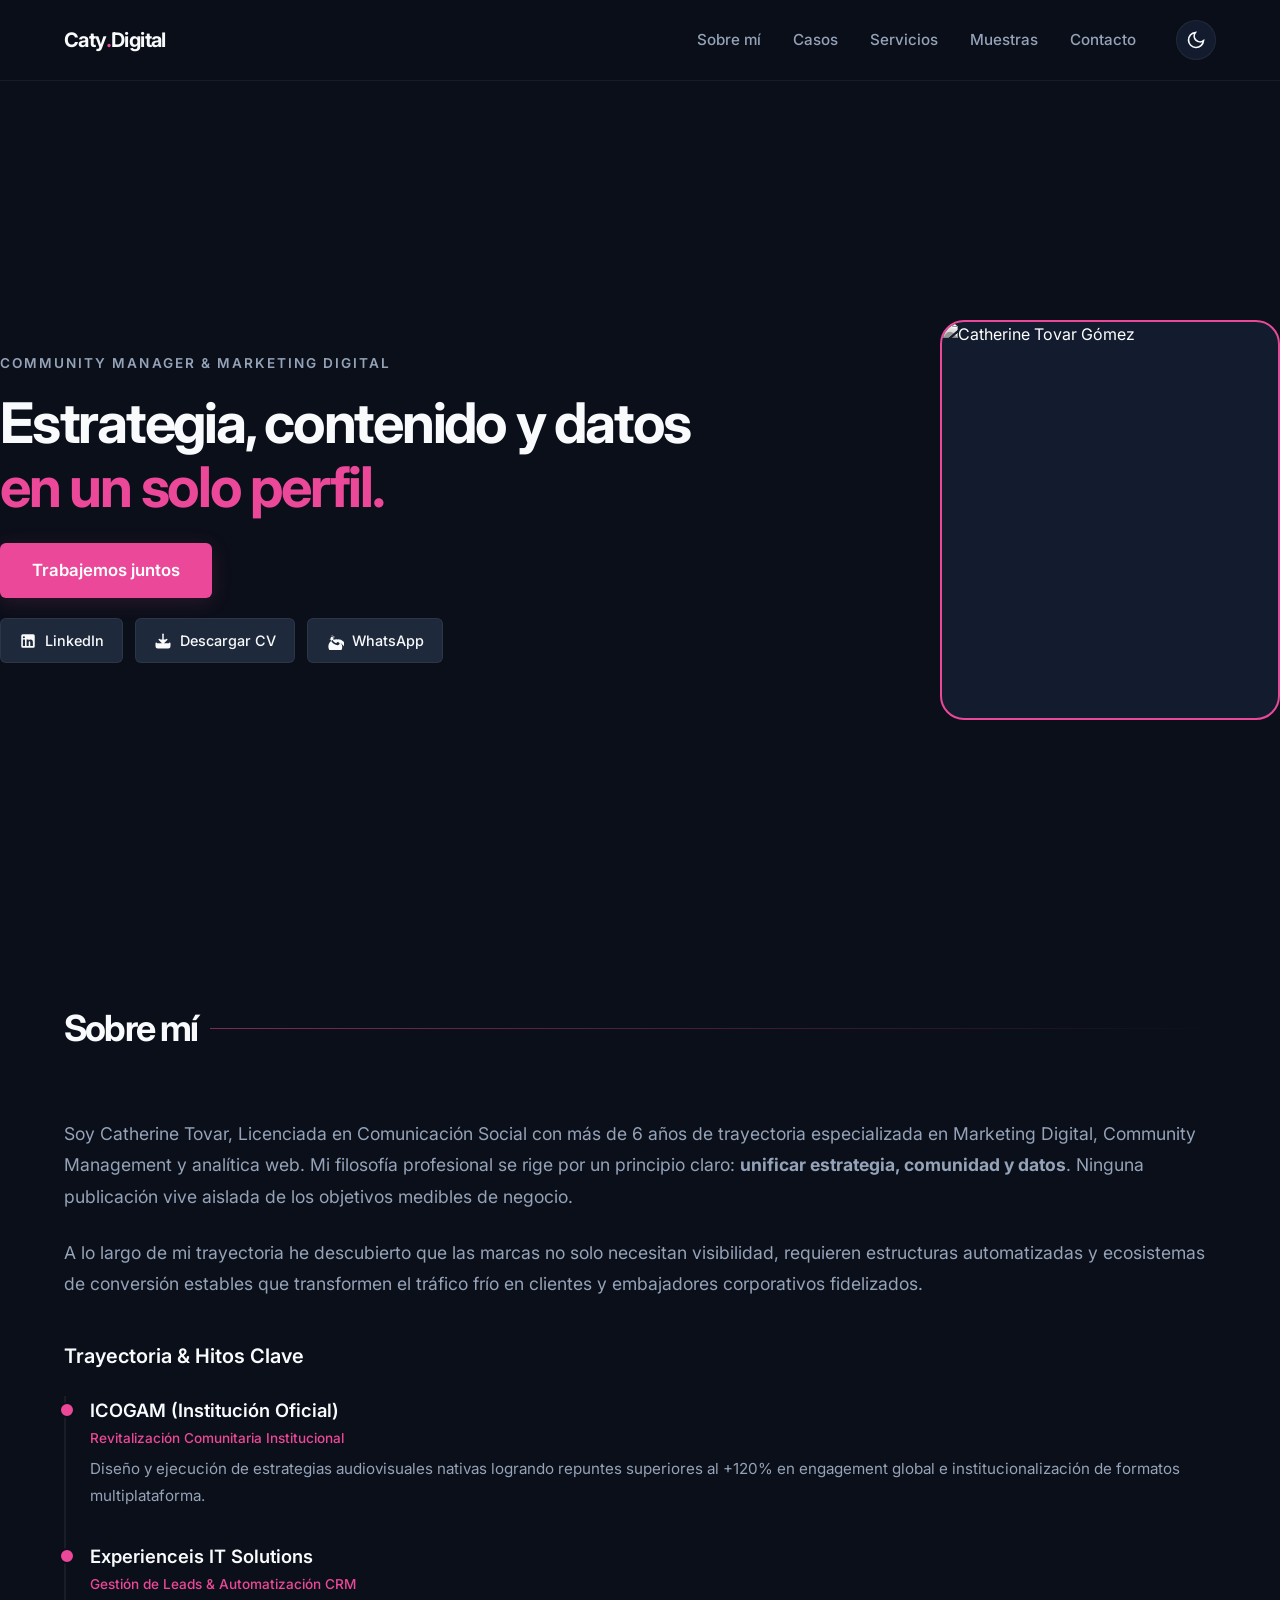
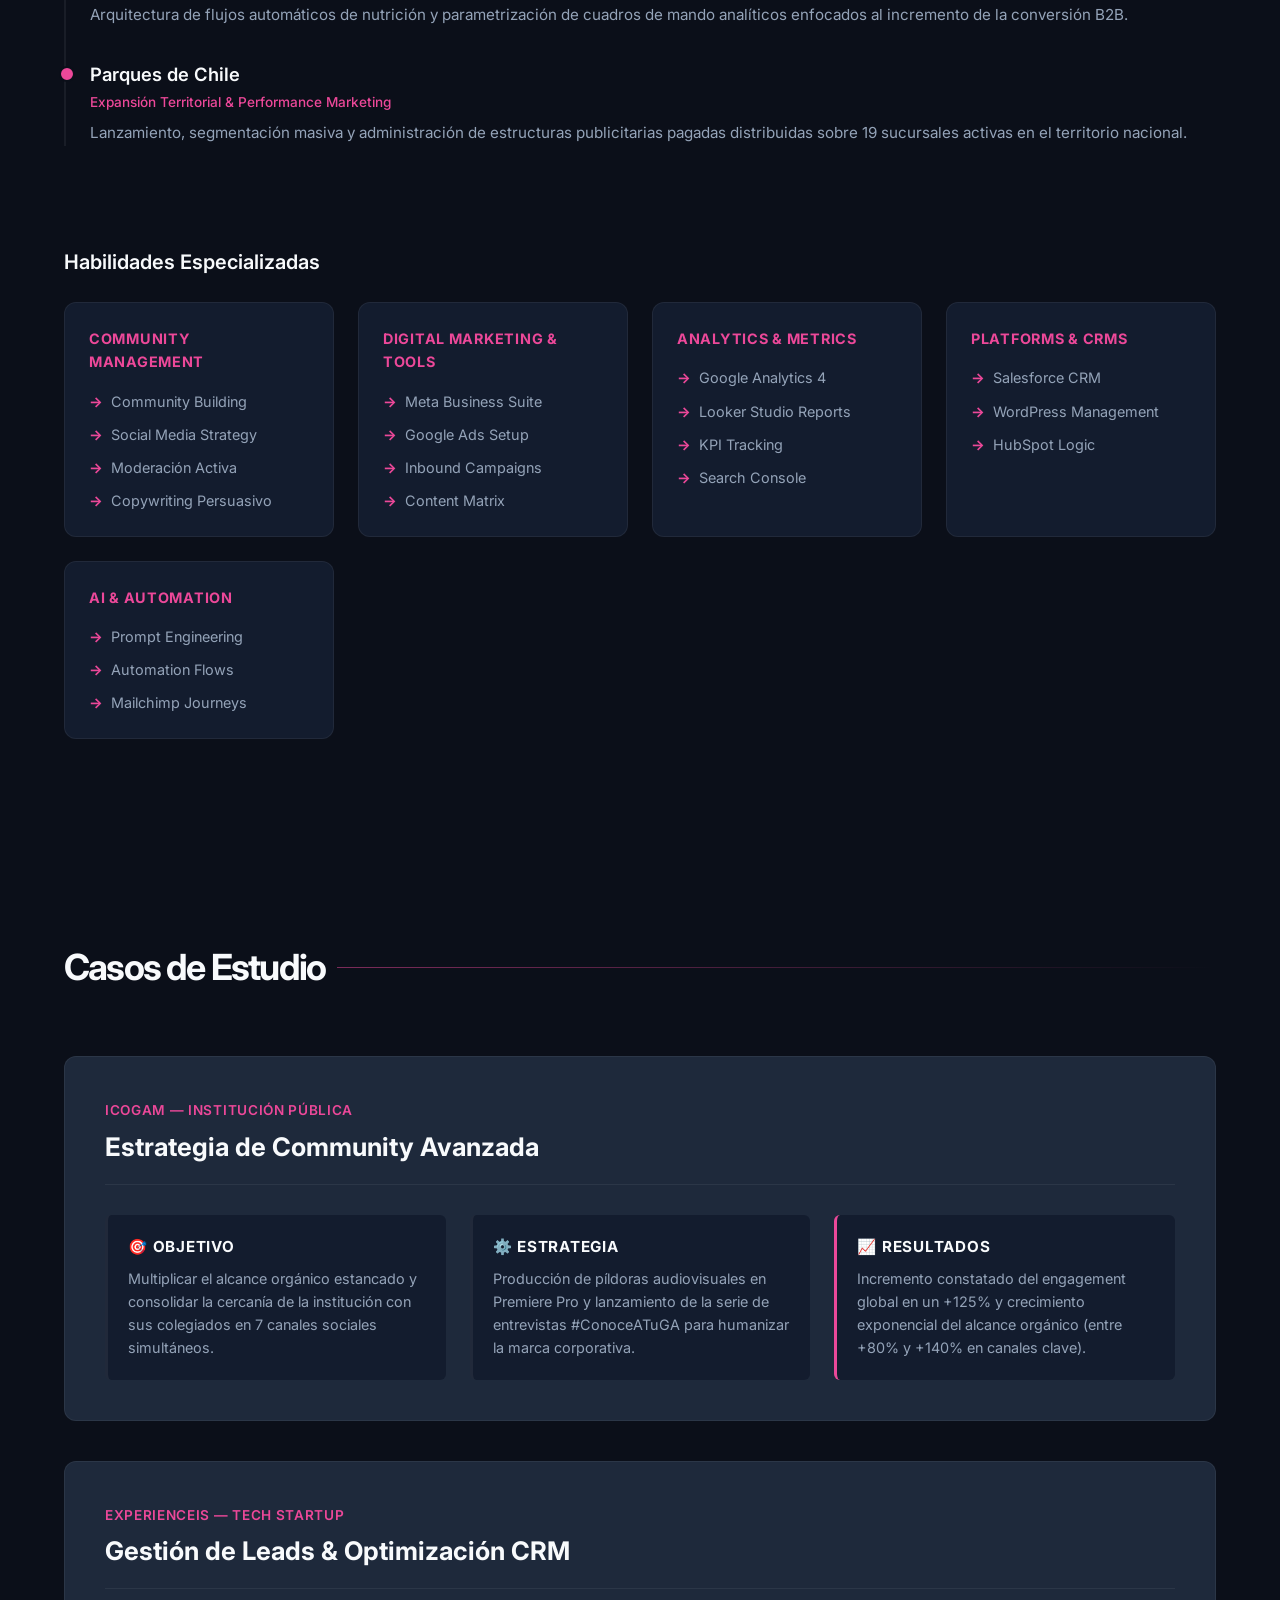
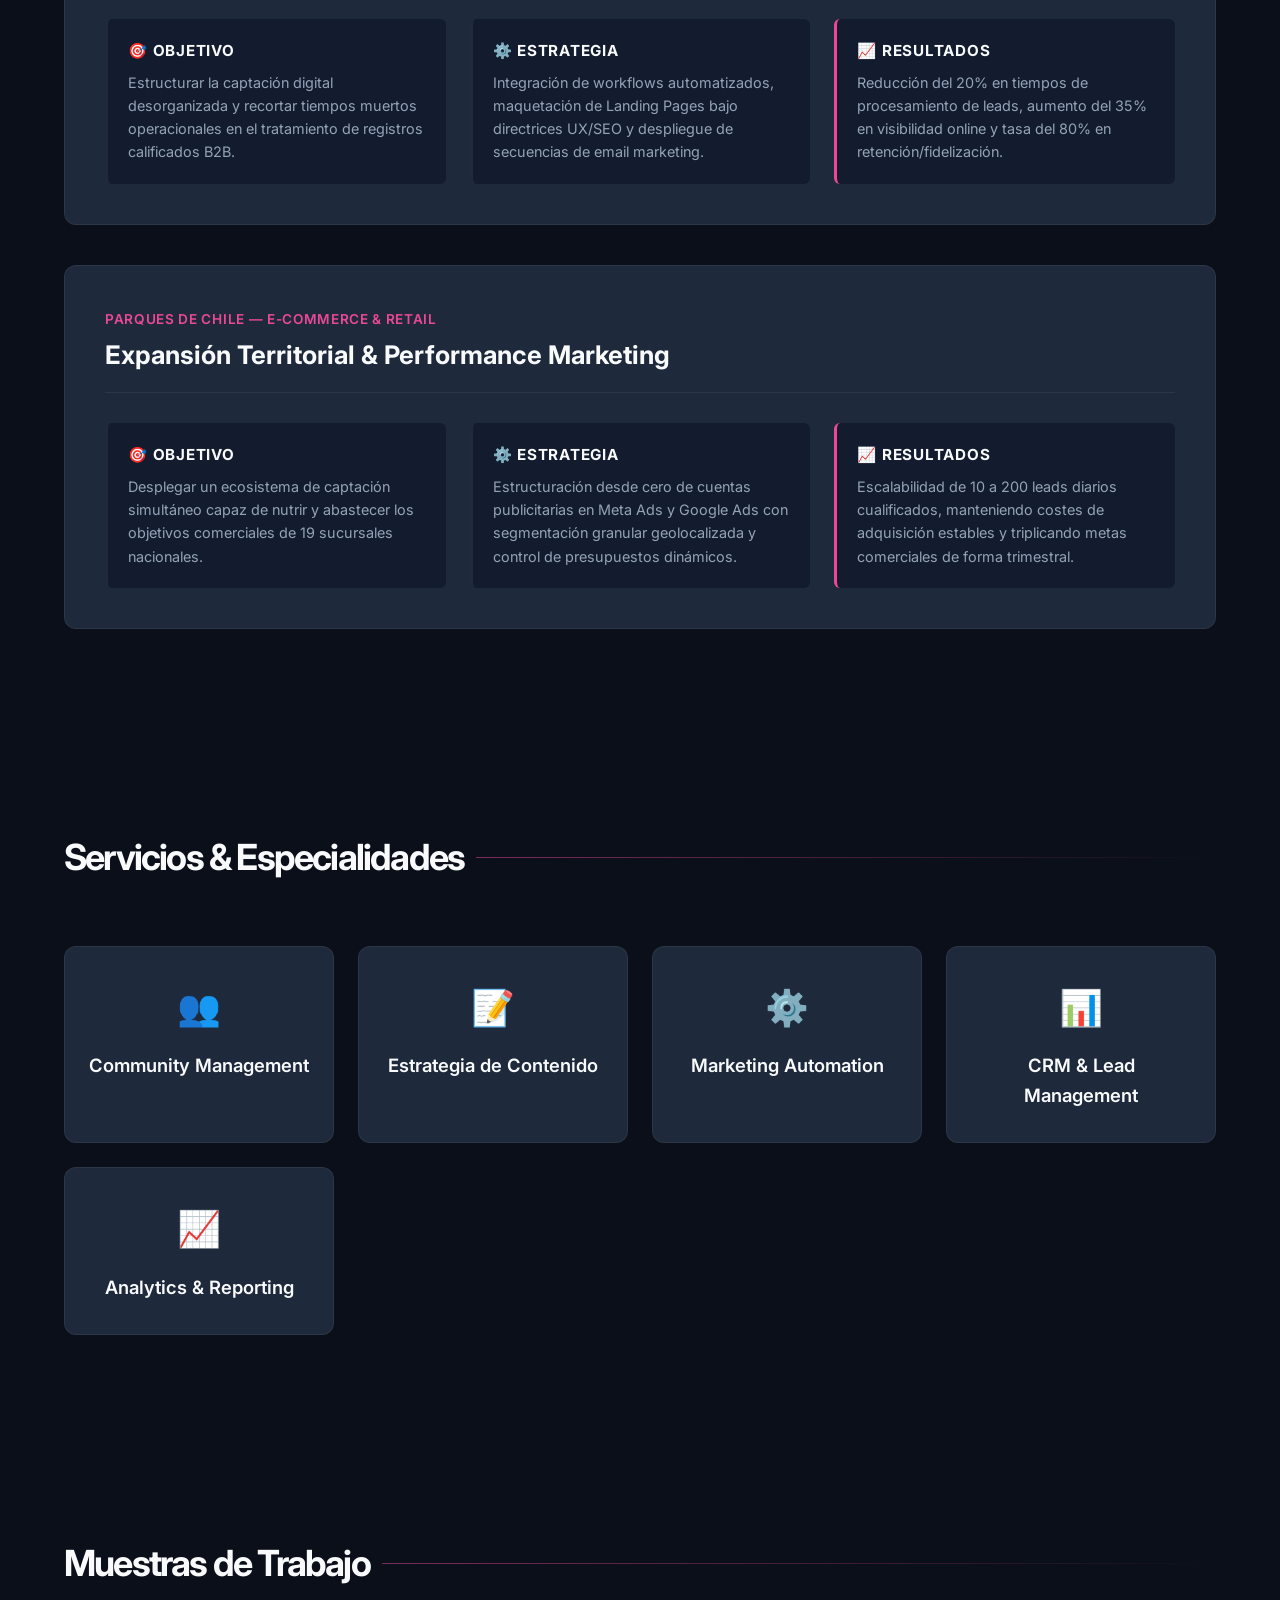
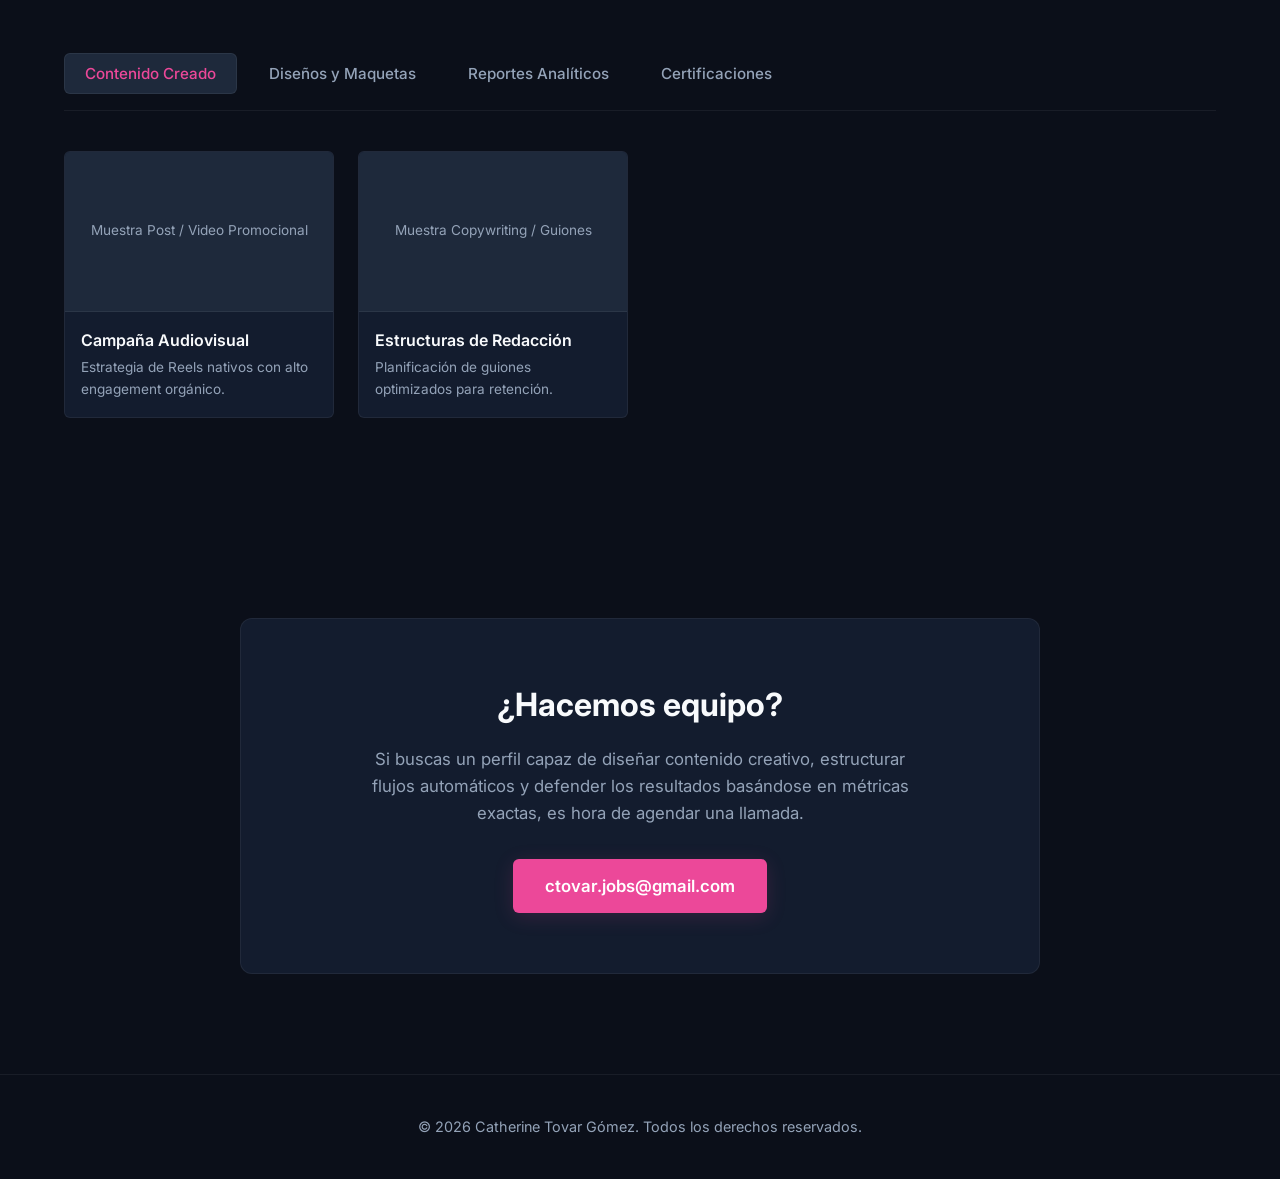
==== index.html @ 63f1f6fd "Rename gemini-code-nuevos cambios.html to index.html" ====
<!DOCTYPE html>
<html lang="es" data-theme="dark">
<head>
    <meta charset="UTF-8">
    <meta name="viewport" content="width=device-width, initial-scale=1.0">
    <title>Caty Tovar | Estrategia, Contenido y Datos</title>
    
    <!-- Google Fonts: Inter -->
    <link rel="preconnect" href="https://fonts.googleapis.com">
    <link rel="preconnect" href="https://fonts.gstatic.com" crossorigin>
    <link href="https://fonts.googleapis.com/css2?family=Inter:wght@300;400;500;600;700&display=swap" rel="stylesheet">

    <style>
        /* --- VARIABLES DE DISEÑO (SISTEMA DE TOKENS) --- */
        :root {
            --bg-main: #0b0f19;
            --bg-sec: #131c2e;
            --bg-card: #1e293b;
            --text-pri: #f8fafc;
            --text-sec: #94a3b8;
            --accent: #ec4899; /* Rosa/Magenta Eléctrico de Caty.Digital */
            --accent-glow: rgba(236, 72, 153, 0.15);
            --border: rgba(255, 255, 255, 0.06);
            --nav-bg: rgba(11, 15, 25, 0.85);
            --shadow: rgba(0, 0, 0, 0.4);
            --radius-sm: 6px;
            --radius-md: 12px;
            --radius-lg: 24px;
            --transition: all 0.4s cubic-bezier(0.25, 1, 0.5, 1);
        }

        [data-theme="light"] {
            --bg-main: #f8fafc;
            --bg-sec: #f1f5f9;
            --bg-card: #ffffff;
            --text-pri: #0f172a;
            --text-sec: #475569;
            --accent: #db2777;
            --accent-glow: rgba(219, 39, 119, 0.1);
            --border: rgba(15, 23, 42, 0.08);
            --nav-bg: rgba(248, 250, 252, 0.85);
            --shadow: rgba(15, 23, 42, 0.05);
        }

        /* --- RESET & ESTILOS BASE --- */
        * {
            margin: 0;
            padding: 0;
            box-sizing: border-box;
            scroll-behavior: smooth;
        }

        body {
            background-color: var(--bg-main);
            color: var(--text-pri);
            font-family: 'Inter', sans-serif;
            line-height: 1.6;
            overflow-x: hidden;
            transition: background-color 0.4s ease, color 0.4s ease;
        }

        section {
            padding: 100px 24px;
            max-width: 1200px;
            margin: 0 auto;
        }

        a {
            text-decoration: none;
            color: inherit;
            transition: var(--transition);
        }

        .titulo-seccion {
            font-size: 2.25rem;
            font-weight: 700;
            letter-spacing: -0.05em;
            margin-bottom: 60px;
            display: flex;
            align-items: center;
            gap: 12px;
        }

        .titulo-seccion::after {
            content: '';
            height: 1px;
            flex-grow: 1;
            background: linear-gradient(90deg, var(--accent), transparent);
            opacity: 0.5;
        }

        /* --- BOTONES / ACCIONES --- */
        .hero-actions-container {
            display: flex;
            flex-direction: column;
            gap: 20px;
            margin-bottom: 24px;
        }

        .btn-main-cta {
            display: inline-flex;
            align-items: center;
            justify-content: center;
            padding: 14px 32px;
            font-size: 1.05rem;
            font-weight: 600;
            border-radius: var(--radius-sm);
            cursor: pointer;
            transition: var(--transition);
            border: none;
            background-color: var(--accent);
            color: #ffffff;
            box-shadow: 0 4px 20px var(--accent-glow);
            width: fit-content;
        }

        .btn-main-cta:hover {
            transform: translateY(-2px);
            box-shadow: 0 6px 24px rgba(236, 72, 153, 0.4);
        }

        .hero-social-grid {
            display: flex;
            flex-wrap: wrap;
            gap: 12px;
        }

        .btn-social-icon {
            display: inline-flex;
            align-items: center;
            gap: 8px;
            padding: 10px 18px;
            font-size: 0.9rem;
            font-weight: 500;
            border-radius: var(--radius-sm);
            background-color: var(--bg-card);
            border: 1px solid var(--border);
            color: var(--text-pri);
        }

        .btn-social-icon:hover {
            border-color: var(--accent);
            color: var(--accent);
            transform: translateY(-2px);
        }

        .btn-social-icon svg {
            width: 18px;
            height: 18px;
            fill: currentColor;
        }

        /* --- BARRA DE NAVEGACIÓN --- */
        .navbar {
            position: fixed;
            top: 0; left: 0; width: 100%;
            background-color: var(--nav-bg);
            backdrop-filter: blur(12px);
            -webkit-backdrop-filter: blur(12px);
            border-bottom: 1px solid var(--border);
            z-index: 1000;
        }

        .nav-container {
            max-width: 1200px;
            margin: 0 auto;
            padding: 20px 24px;
            display: flex;
            justify-content: space-between;
            align-items: center;
        }

        .logo {
            font-size: 1.25rem;
            font-weight: 700;
            letter-spacing: -0.03em;
        }

        .logo span { color: var(--accent); }

        .nav-actions {
            display: flex;
            align-items: center;
            gap: 40px;
        }

        .nav-menu {
            display: flex;
            gap: 32px;
            list-style: none;
        }

        .nav-link {
            font-size: 0.95rem;
            font-weight: 500;
            color: var(--text-sec);
        }

        .nav-link:hover { color: var(--accent); }

        .theme-toggle {
            background: none; border: none; cursor: pointer; color: var(--text-pri);
            display: flex; align-items: center; justify-content: center;
            width: 40px; height: 40px; border-radius: 50%;
            background-color: var(--bg-sec); border: 1px solid var(--border);
            transition: var(--transition);
        }

        .theme-toggle:hover { border-color: var(--accent); }
        .theme-toggle .sun-icon { display: none; }
        [data-theme="light"] .theme-toggle .moon-icon { display: none; }
        [data-theme="light"] .theme-toggle .sun-icon { display: block; }

        .hamburger {
            display: none; flex-direction: column; gap: 6px;
            background: none; border: none; cursor: pointer;
        }

        .hamburger span {
            width: 24px; height: 2px; background-color: var(--text-pri);
            transition: var(--transition);
        }

        /* --- HOME / HERO --- */
        .hero {
            min-height: 100vh;
            display: flex;
            align-items: center;
            justify-content: space-between;
            gap: 48px;
            padding-top: 140px;
        }

        .hero-info {
            flex: 1.2;
            max-width: 700px;
        }

        .hero-tag {
            font-size: 0.85rem;
            font-weight: 600;
            text-transform: uppercase;
            letter-spacing: 0.15em;
            color: var(--text-sec);
            margin-bottom: 16px;
            display: block;
        }

        .hero-title {
            font-size: 3.5rem;
            font-weight: 700;
            letter-spacing: -0.04em;
            line-height: 1.15;
            margin-bottom: 24px;
        }

        .hero-title span {
            color: var(--accent);
        }

        .hero-img-container {
            flex: 0.8;
            display: flex;
            justify-content: flex-end;
            align-items: center;
        }

        .hero-frame {
            position: relative;
            width: 340px;
            height: 400px;
            border-radius: var(--radius-lg);
            overflow: hidden;
            background-color: var(--bg-sec);
            border: 2px solid var(--accent);
        }

        .hero-frame img {
            width: 100%;
            height: 100%;
            object-fit: cover;
            filter: grayscale(100%) contrast(1.1);
            transition: var(--transition);
        }

        .hero-frame:hover img {
            filter: grayscale(0%) contrast(1);
            transform: scale(1.04);
        }

        /* --- SOBRE MÍ & TIMELINE --- */
        .about-layout {
            display: grid;
            grid-template-columns: 1fr;
            gap: 60px;
        }

        .about-philosophy p {
            color: var(--text-sec);
            font-size: 1.1rem;
            margin-bottom: 24px;
            line-height: 1.8;
        }

        /* Componente Historial / Timeline */
        .timeline-box {
            margin: 20px 0 40px 0;
            position: relative;
            padding-left: 24px;
            border-left: 2px solid var(--border);
        }

        .timeline-item {
            position: relative;
            margin-bottom: 32px;
        }

        .timeline-item::before {
            content: '';
            position: absolute;
            left: -31px; top: 6px;
            width: 12px; height: 12px;
            border-radius: 50%;
            background-color: var(--accent);
            border: 2px solid var(--bg-main);
        }

        .timeline-item h4 {
            font-size: 1.15rem;
            font-weight: 600;
            color: var(--text-pri);
        }

        .timeline-item span {
            font-size: 0.85rem;
            color: var(--accent);
            font-weight: 500;
        }

        .timeline-item p {
            font-size: 0.95rem;
            color: var(--text-sec);
            margin-top: 4px;
        }

        /* Skills por Categorías */
        .skills-section-title {
            font-size: 1.25rem;
            font-weight: 600;
            margin-bottom: 24px;
            color: var(--text-pri);
        }

        .skills-grid-categories {
            display: grid;
            grid-template-columns: repeat(auto-fit, minmax(220px, 1fr));
            gap: 24px;
        }

        .skills-cat-card {
            background-color: var(--bg-sec);
            padding: 24px;
            border-radius: var(--radius-md);
            border: 1px solid var(--border);
        }

        .skills-cat-card h4 {
            font-size: 0.9rem;
            text-transform: uppercase;
            letter-spacing: 0.05em;
            color: var(--accent);
            margin-bottom: 16px;
        }

        .skills-list {
            display: flex;
            flex-direction: column;
            gap: 10px;
        }

        .skill-badge-item {
            font-size: 0.9rem;
            color: var(--text-sec);
            display: flex;
            align-items: center;
            gap: 8px;
        }

        .skill-badge-item::before {
            content: '→';
            color: var(--accent);
            font-weight: bold;
        }

        /* --- CASOS DE ESTUDIO --- */
        .cases-stack {
            display: flex;
            flex-direction: column;
            gap: 40px;
        }

        .case-card-extended {
            background-color: var(--bg-card);
            border: 1px solid var(--border);
            border-radius: var(--radius-md);
            padding: 40px;
            display: grid;
            grid-template-columns: 1fr;
            gap: 30px;
            transition: var(--transition);
        }

        .case-card-extended:hover {
            border-color: rgba(236, 72, 153, 0.25);
            box-shadow: 0 20px 40px var(--shadow);
        }

        .case-header-meta {
            border-bottom: 1px solid var(--border);
            padding-bottom: 16px;
        }

        .case-institution {
            font-size: 0.85rem;
            text-transform: uppercase;
            color: var(--accent);
            font-weight: 600;
            letter-spacing: 0.05em;
        }

        .case-main-title {
            font-size: 1.6rem;
            font-weight: 700;
            margin-top: 4px;
        }

        .case-flow-grid {
            display: grid;
            grid-template-columns: repeat(auto-fit, minmax(260px, 1fr));
            gap: 24px;
        }

        .flow-block {
            background-color: var(--bg-sec);
            padding: 20px;
            border-radius: var(--radius-sm);
            border-left: 3px solid var(--border);
        }

        .flow-block.accent-flow {
            border-left-color: var(--accent);
        }

        .flow-block h5 {
            font-size: 0.95rem;
            text-transform: uppercase;
            letter-spacing: 0.05em;
            margin-bottom: 8px;
            color: var(--text-pri);
        }

        .flow-block p {
            font-size: 0.9rem;
            color: var(--text-sec);
            line-items: 1.6;
        }

        /* --- SERVICIOS --- */
        .services-layout-grid {
            display: grid;
            grid-template-columns: repeat(auto-fit, minmax(220px, 1fr));
            gap: 24px;
        }

        .service-minimal-card {
            background-color: var(--bg-card);
            padding: 32px 24px;
            border-radius: var(--radius-md);
            border: 1px solid var(--border);
            text-align: center;
            transition: var(--transition);
        }

        .service-minimal-card:hover {
            transform: translateY(-5px);
            border-color: var(--accent);
        }

        .service-icon-box {
            font-size: 2.2rem;
            margin-bottom: 16px;
        }

        .service-minimal-card h3 {
            font-size: 1.15rem;
            font-weight: 600;
        }

        /* --- MUESTRAS DE TRABAJO (PORTFOLIO VISUAL) --- */
        .portfolio-tabs-nav {
            display: flex;
            flex-wrap: wrap;
            gap: 12px;
            margin-bottom: 40px;
            border-bottom: 1px solid var(--border);
            padding-bottom: 16px;
        }

        .portfolio-tab-btn {
            background: none; border: none; color: var(--text-sec);
            padding: 10px 20px; font-family: inherit; font-size: 0.95rem;
            font-weight: 500; cursor: pointer; border-radius: var(--radius-sm);
        }

        .portfolio-tab-btn:hover, .portfolio-tab-btn.active {
            color: var(--text-pri); background-color: var(--bg-card);
        }

        .portfolio-tab-btn.active {
            color: var(--accent); border: 1px solid var(--border);
        }

        .portfolio-display-content { display: none; }
        .portfolio-display-content.active {
            display: grid;
            grid-template-columns: repeat(auto-fill, minmax(260px, 1fr));
            gap: 24px;
            animation: fetchFadeIn 0.4s ease;
        }

        .visual-work-card {
            background-color: var(--bg-sec);
            border: 1px solid var(--border);
            border-radius: var(--radius-sm);
            overflow: hidden;
        }

        .visual-placeholder-img {
            width: 100%; height: 160px;
            background-color: var(--bg-card);
            display: flex; align-items: center; justify-content: center;
            color: var(--text-sec); font-size: 0.85rem; text-align: center;
            padding: 16px; border-bottom: 1px solid var(--border);
        }

        .visual-work-body { padding: 16px; }
        .visual-work-body h5 { font-size: 1rem; font-weight: 600; margin-bottom: 4px; }
        .visual-work-body p { font-size: 0.85rem; color: var(--text-sec); }

        @keyframes fetchFadeIn {
            from { opacity: 0; transform: translateY(10px); }
            to { opacity: 1; transform: translateY(0); }
        }

        /* --- CONTACTO --- */
        .contact-cta-wrapper {
            background-color: var(--bg-sec);
            border: 1px solid var(--border);
            border-radius: var(--radius-md);
            padding: 60px 40px;
            text-align: center;
            max-width: 800px;
            margin: 0 auto;
        }

        .contact-cta-wrapper h3 {
            font-size: 2rem; font-weight: 700; margin-bottom: 16px;
        }

        .contact-cta-wrapper p {
            color: var(--text-sec); max-width: 540px; margin: 0 auto 32px auto; font-size: 1.05rem;
        }

        /* --- FOOTER --- */
        footer {
            border-top: 1px solid var(--border);
            padding: 40px 24px; text-align: center;
            color: var(--text-sec); font-size: 0.9rem;
        }

        /* --- MEDIA QUERIES RESPONSIVE --- */
        @media (max-width: 992px) {
            .hero {
                flex-direction: column-reverse;
                text-align: center;
                padding-top: 160px;
                min-height: auto;
            }
            .hero-actions-container { align-items: center; }
            .hero-cta { justify-content: center; }
            .hero-img-container { justify-content: center; }
            .hero-frame { width: 300px; height: 360px; }
        }

        @media (max-width: 768px) {
            .hero-title { font-size: 2.6rem; }
            .hamburger { display: flex; }
            .nav-menu {
                position: fixed; top: 0; right: -100%;
                width: 75%; max-width: 320px; height: 100vh;
                background-color: var(--bg-sec); flex-direction: column;
                padding: 100px 40px; box-shadow: -10px 0 30px var(--shadow);
                transition: var(--transition); z-index: 1005;
            }
            .nav-menu.open { right: 0; }
            .hamburger.open span:nth-child(1) { transform: translateY(8px) rotate(45deg); }
            .hamburger.open span:nth-child(2) { opacity: 0; }
            .hamburger.open span:nth-child(3) { transform: translateY(-8px) rotate(-45deg); }
        }
    </style>
</head>
<body>

    <!-- MENÚ SUPERIOR -->
    <nav class="navbar">
        <div class="nav-container">
            <a href="#" class="logo">Caty<span>.</span>Digital</a>
            <div class="nav-actions">
                <ul class="nav-menu" id="navMenu">
                    <li><a href="#about" class="nav-link">Sobre mí</a></li>
                    <li><a href="#cases" class="nav-link">Casos</a></li>
                    <li><a href="#services" class="nav-link">Servicios</a></li>
                    <li><a href="#portfolio" class="nav-link">Muestras</a></li>
                    <li><a href="#contact" class="nav-link">Contacto</a></li>
                </ul>

                <button class="theme-toggle" id="themeToggle" aria-label="Cambiar tema">
                    <svg class="moon-icon" width="20" height="20" fill="none" stroke="currentColor" stroke-width="2" viewBox="0 0 24 24"><path d="M21 12.79A9 9 0 1 1 11.21 3 7 7 0 0 0 21 12.79z"></path></svg>
                    <svg class="sun-icon" width="20" height="20" fill="none" stroke="currentColor" stroke-width="2" viewBox="0 0 24 24"><circle cx="12" cy="12" r="5"></circle><line x1="12" y1="1" x2="12" y2="3"></line><line x1="12" y1="21" x2="12" y2="23"></line><line x1="4.22" y1="4.22" x2="5.64" y2="5.64"></line><line x1="18.36" y1="18.36" x2="19.78" y2="19.78"></line><line x1="1" y1="12" x2="3" y2="12"></line><line x1="21" y1="12" x2="23" y2="12"></line><line x1="4.22" y1="19.78" x2="5.64" y2="18.36"></line><line x1="18.36" y1="4.22" x2="19.78" y2="5.64"></line></svg>
                </button>

                <button class="hamburger" id="hamburgerBtn" aria-label="Menú móvil">
                    <span></span><span></span><span></span>
                </button>
            </div>
        </div>
    </nav>

    <!-- SECCIÓN HOME (HERO) -->
    <header class="hero" id="home">
        <div class="hero-info">
            <span class="hero-tag">Community Manager & Marketing Digital</span>
            <h1 class="hero-title">Estrategia, contenido y datos <span>en un solo perfil.</span></h1>
            
            <div class="hero-actions-container">
                <a href="#contact" class="btn-main-cta">Trabajemos juntos</a>
                
                <div class="hero-social-grid">
                    <!-- Botón LinkedIn -->
                    <a href="https://www.linkedin.com/in/catherine-tovar/" target="_blank" class="btn-social-grid btn-social-icon">
                        <svg viewBox="0 0 24 24"><path d="M19 3a2 2 0 0 1 2 2v14a2 2 0 0 1-2 2H5a2 2 0 0 1-2-2V5a2 2 0 0 1 2-2h14m-.5 15.5v-5.3a3.26 3.26 0 0 0-3.26-3.26c-.85 0-1.84.52-2.32 1.3v-1.11h-2.8v8.37h2.8v-4.67c0-.25.02-.5.1-.68a1.14 1.14 0 0 1 1-.77c.76 0 1 .58 1 1.42v4.7h2.8M6.5 8.37a1.37 1.37 0 1 0 0-2.75 1.37 1.37 0 0 0 0 2.75M8 18.5V10.13H5.2V18.5H8z"/></svg>
                        LinkedIn
                    </a>
                    <!-- Botón Descargar CV -->
                    <a href="#" class="btn-social-grid btn-social-icon">
                        <svg viewBox="0 0 24 24" fill="none" stroke="currentColor" stroke-width="2" stroke-linecap="round" stroke-linejoin="round"><path d="M21 15v4a2 2 0 0 1-2 2H5a2 2 0 0 1-2-2v-4"></path><polyline points="7 10 12 15 17 10"></polyline><line x1="12" y1="15" x2="12" y2="3"></line></svg>
                        Descargar CV
                    </a>
                    <!-- Botón WhatsApp -->
                    <a href="https://wa.me/34612275973" target="_blank" class="btn-social-grid btn-social-icon">
                        <svg viewBox="0 0 24 24"><path d="M17.472 14.382c-.297-.149-1.758-.867-2.03-.967-.272-.099-.471-.148-.67.15-.197.297-.767.966-.94 1.164-.173.199-.347.223-.644.075-.297-.149-1.255-.463-2.39-1.475-.883-.788-1.48-1.761-1.653-2.059-.173-.297-.018-.458.13-.606.134-.133.298-.347.446-.52.149-.174.198-.298.298-.497.099-.198.05-.371-.025-.52-.075-.149-.669-1.612-.916-2.207-.242-.579-.487-.5-.67-.51-.173-.008-.371-.01-.57-.01-.198 0-.52.074-.792.372-.272.297-1.04 1.016-1.04 2.479 0 1.462 1.065 2.875 1.213 3.074.149.198 2.096 3.2 5.076 4.487.709.306 1.262.489 1.694.625.712.227 1.36.195 1.871.118.571-.085 1.758-.719 2.006-1.413.248-.694.248-1.289.173-1.413-.074-.124-.272-.198-.57-.347m-5.421-7.403h-.004a9.87 9.87 0 00-4.255.949c-1.238.505-2.37 1.236-3.356 2.201a9.9 9.9 0 001.419-.176c2.319-.325 4.37-1.481 5.897-3.368-1.1-.862-2.413-1.478-3.856-1.767-.404-.088-.825-.134-1.255-.134zm6.999 6.999l.25.248h-.003c.996 1.068 1.686 2.34 2.068 3.74.383 1.399.366 2.949-.05 4.427-.416 1.478-1.25 2.806-2.422 3.813-1.172 1.006-2.569 1.738-4.081 2.126-1.512.388-3.098.415-4.62.078-1.522-.337-2.948-1.14-4.11-2.266-1.162-1.125-2.022-2.541-2.501-4.079-.479-1.538-.545-3.174-.196-4.73.349-1.556 1.14-3.002 2.299-4.186 1.16-1.184 2.61-2.108 4.216-2.69 1.606-.582 3.333-.788 5.032-.6a9.897 9.897 0 0111.07 11.079z"/></svg>
                        WhatsApp
                    </a>
                </div>
            </div>
        </div>
        <div class="hero-img-container">
            <div class="hero-frame">
                <!-- Marcador de posición de imagen profesional de Unsplash -->
                <img src="https://images.unsplash.com/photo-1573496359142-b8d87734a5a2?auto=format&fit=crop&w=600&q=80" alt="Catherine Tovar Gómez">
            </div>
        </div>
    </header>

    <!-- SECCIÓN SOBRE MÍ -->
    <section id="about">
        <h2 class="titulo-seccion">Sobre mí</h2>
        <div class="about-layout">
            <div class="about-philosophy">
                <p>Soy Catherine Tovar, Licenciada en Comunicación Social con más de 6 años de trayectoria especializada en Marketing Digital, Community Management y analítica web. Mi filosofía profesional se rige por un principio claro: <strong>unificar estrategia, comunidad y datos</strong>. Ninguna publicación vive aislada de los objetivos medibles de negocio.</p>
                <p>A lo largo de mi trayectoria he descubierto que las marcas no solo necesitan visibilidad, requieren estructuras automatizadas y ecosistemas de conversión estables que transformen el tráfico frío en clientes y embajadores corporativos fidelizados.</p>
                
                <h3 class="skills-section-title" style="margin-top: 40px;">Trayectoria & Hitos Clave</h3>
                <div class="timeline-box">
                    <div class="timeline-item">
                        <h4>ICOGAM (Institución Oficial)</h4>
                        <span>Revitalización Comunitaria Institucional</span>
                        <p>Diseño y ejecución de estrategias audiovisuales nativas logrando repuntes superiores al +120% en engagement global e institucionalización de formatos multiplataforma.</p>
                    </div>
                    <div class="timeline-item">
                        <h4>Experienceis IT Solutions</h4>
                        <span>Gestión de Leads & Automatización CRM</span>
                        <p>Arquitectura de flujos automáticos de nutrición y parametrización de cuadros de mando analíticos enfocados al incremento de la conversión B2B.</p>
                    </div>
                    <div class="timeline-item">
                        <h4>Parques de Chile</h4>
                        <span>Expansión Territorial & Performance Marketing</span>
                        <p>Lanzamiento, segmentación masiva y administración de estructuras publicitarias pagadas distribuidas sobre 19 sucursales activas en el territorio nacional.</p>
                    </div>
                </div>
            </div>

            <!-- Bloque de Competencias Técnicas -->
            <div>
                <h3 class="skills-section-title">Habilidades Especializadas</h3>
                <div class="skills-grid-categories">
                    <div class="skills-cat-card">
                        <h4>Community Management</h4>
                        <div class="skills-list">
                            <div class="skill-badge-item">Community Building</div>
                            <div class="skill-badge-item">Social Media Strategy</div>
                            <div class="skill-badge-item">Moderación Activa</div>
                            <div class="skill-badge-item">Copywriting Persuasivo</div>
                        </div>
                    </div>
                    <div class="skills-cat-card">
                        <h4>Digital Marketing & Tools</h4>
                        <div class="skills-list">
                            <div class="skill-badge-item">Meta Business Suite</div>
                            <div class="skill-badge-item">Google Ads Setup</div>
                            <div class="skill-badge-item">Inbound Campaigns</div>
                            <div class="skill-badge-item">Content Matrix</div>
                        </div>
                    </div>
                    <div class="skills-cat-card">
                        <h4>Analytics & Metrics</h4>
                        <div class="skills-list">
                            <div class="skill-badge-item">Google Analytics 4</div>
                            <div class="skill-badge-item">Looker Studio Reports</div>
                            <div class="skill-badge-item">KPI Tracking</div>
                            <div class="skill-badge-item">Search Console</div>
                        </div>
                    </div>
                    <div class="skills-cat-card">
                        <h4>Platforms & CRMs</h4>
                        <div class="skills-list">
                            <div class="skill-badge-item">Salesforce CRM</div>
                            <div class="skill-badge-item">WordPress Management</div>
                            <div class="skill-badge-item">HubSpot Logic</div>
                        </div>
                    </div>
                    <div class="skills-cat-card">
                        <h4>AI & Automation</h4>
                        <div class="skills-list">
                            <div class="skill-badge-item">Prompt Engineering</div>
                            <div class="skill-badge-item">Automation Flows</div>
                            <div class="skill-badge-item">Mailchimp Journeys</div>
                        </div>
                    </div>
                </div>
            </div>
        </div>
    </section>

    <!-- SECCIÓN CASOS DE ESTUDIO -->
    <section id="cases">
        <h2 class="titulo-seccion">Casos de Estudio</h2>
        <div class="cases-stack">
            
            <!-- Caso 1 -->
            <article class="case-card-extended">
                <div class="case-header-meta">
                    <span class="case-institution">ICOGAM — Institución Pública</span>
                    <h3 class="case-main-title">Estrategia de Community Avanzada</h3>
                </div>
                <div class="case-flow-grid">
                    <div class="flow-block">
                        <h5>🎯 Objetivo</h5>
                        <p>Multiplicar el alcance orgánico estancado y consolidar la cercanía de la institución con sus colegiados en 7 canales sociales simultáneos.</p>
                    </div>
                    <div class="flow-block">
                        <h5>⚙️ Estrategia</h5>
                        <p>Producción de píldoras audiovisuales en Premiere Pro y lanzamiento de la serie de entrevistas #ConoceATuGA para humanizar la marca corporativa.</p>
                    </div>
                    <div class="flow-block accent-flow">
                        <h5>📈 Resultados</h5>
                        <p>Incremento constatado del engagement global en un +125% y crecimiento exponencial del alcance orgánico (entre +80% y +140% en canales clave).</p>
                    </div>
                </div>
            </article>

            <!-- Caso 2 -->
            <article class="case-card-extended">
                <div class="case-header-meta">
                    <span class="case-institution">Experienceis — Tech Startup</span>
                    <h3 class="case-main-title">Gestión de Leads & Optimización CRM</h3>
                </div>
                <div class="case-flow-grid">
                    <div class="flow-block">
                        <h5>🎯 Objetivo</h5>
                        <p>Estructurar la captación digital desorganizada y recortar tiempos muertos operacionales en el tratamiento de registros calificados B2B.</p>
                    </div>
                    <div class="flow-block">
                        <h5>⚙️ Estrategia</h5>
                        <p>Integración de workflows automatizados, maquetación de Landing Pages bajo directrices UX/SEO y despliegue de secuencias de email marketing.</p>
                    </div>
                    <div class="flow-block accent-flow">
                        <h5>📈 Resultados</h5>
                        <p>Reducción del 20% en tiempos de procesamiento de leads, aumento del 35% en visibilidad online y tasa del 80% en retención/fidelización.</p>
                    </div>
                </div>
            </article>

            <!-- Caso 3 -->
            <article class="case-card-extended">
                <div class="case-header-meta">
                    <span class="case-institution">Parques de Chile — E-commerce & Retail</span>
                    <h3 class="case-main-title">Expansión Territorial & Performance Marketing</h3>
                </div>
                <div class="case-flow-grid">
                    <div class="flow-block">
                        <h5>🎯 Objetivo</h5>
                        <p>Desplegar un ecosistema de captación simultáneo capaz de nutrir y abastecer los objetivos comerciales de 19 sucursales nacionales.</p>
                    </div>
                    <div class="flow-block">
                        <h5>⚙️ Estrategia</h5>
                        <p>Estructuración desde cero de cuentas publicitarias en Meta Ads y Google Ads con segmentación granular geolocalizada y control de presupuestos dinámicos.</p>
                    </div>
                    <div class="flow-block accent-flow">
                        <h5>📈 Resultados</h5>
                        <p>Escalabilidad de 10 a 200 leads diarios cualificados, manteniendo costes de adquisición estables y triplicando metas comerciales de forma trimestral.</p>
                    </div>
                </div>
            </article>

        </div>
    </section>

    <!-- SECCIÓN SERVICIOS -->
    <section id="services">
        <h2 class="titulo-seccion">Servicios & Especialidades</h2>
        <div class="services-layout-grid">
            <div class="service-minimal-card">
                <div class="service-icon-box">👥</div>
                <h3>Community Management</h3>
            </div>
            <div class="service-minimal-card">
                <div class="service-icon-box">📝</div>
                <h3>Estrategia de Contenido</h3>
            </div>
            <div class="service-minimal-card">
                <div class="service-icon-box">⚙️</div>
                <h3>Marketing Automation</h3>
            </div>
            <div class="service-minimal-card">
                <div class="service-icon-box">📊</div>
                <h3>CRM & Lead Management</h3>
            </div>
            <div class="service-minimal-card">
                <div class="service-icon-box">📈</div>
                <h3>Analytics & Reporting</h3>
            </div>
        </div>
    </section>

    <!-- SECCIÓN MUESTRAS DE TRABAJO (PORTFOLIO VISUAL) -->
    <section id="portfolio">
        <h2 class="titulo-seccion">Muestras de Trabajo</h2>
        
        <div class="portfolio-tabs-nav">
            <button class="portfolio-tab-btn active" onclick="filterPortfolio(event, 'content')">Contenido Creado</button>
            <button class="portfolio-tab-btn" onclick="filterPortfolio(event, 'designs')">Diseños y Maquetas</button>
            <button class="portfolio-tab-btn" onclick="filterPortfolio(event, 'reports')">Reportes Analíticos</button>
            <button class="portfolio-tab-btn" onclick="filterPortfolio(event, 'certs')">Certificaciones</button>
        </div>

        <!-- Tab Contenido -->
        <div id="content" class="portfolio-display-content active">
            <div class="visual-work-card">
                <div class="visual-placeholder-img">Muestra Post / Video Promocional</div>
                <div class="visual-work-body"><h5>Campaña Audiovisual</h5><p>Estrategia de Reels nativos con alto engagement orgánico.</p></div>
            </div>
            <div class="visual-work-card">
                <div class="visual-placeholder-img">Muestra Copywriting / Guiones</div>
                <div class="visual-work-body"><h5>Estructuras de Redacción</h5><p>Planificación de guiones optimizados para retención.</p></div>
            </div>
        </div>

        <!-- Tab Diseños -->
        <div id="designs" class="portfolio-display-content">
            <div class="visual-work-card">
                <div class="visual-placeholder-img">Maquetación / Recursos de Drive</div>
                <div class="visual-work-body"><h5>Catálogos y Flyers</h5><p>Líneas gráficas corporativas adaptadas a identidad de marca.</p></div>
            </div>
            <div class="visual-work-card">
                <div class="visual-placeholder-img">UI Landing Page / Mockup</div>
                <div class="visual-work-body"><h5>Estructuras Web UX</h5><p>Prototipos minimalistas orientados a la conversión directa.</p></div>
            </div>
        </div>

        <!-- Tab Reportes -->
        <div id="reports" class="portfolio-display-content">
            <div class="visual-work-card">
                <div class="visual-placeholder-img">Dashboard Anominizado (Looker Studio)</div>
                <div class="visual-work-body"><h5>Cuadro de Mando</h5><p>Métricas de conversión y analítica web cruzada.</p></div>
            </div>
        </div>

        <!-- Tab Certificaciones -->
        <div id="certs" class="portfolio-display-content">
            <div class="visual-work-card">
                <div class="visual-placeholder-img">Certificación Oficial</div>
                <div class="visual-work-body"><h5>Comunicación Social</h5><p>Licenciatura Universitaria de Base.</p></div>
            </div>
            <div class="visual-work-card">
                <div class="visual-placeholder-img">Certificación Avanzada</div>
                <div class="visual-work-body"><h5>SEO & Marketing Automático</h5><p>Especializaciones validadas del sector digital.</p></div>
            </div>
        </div>
    </section>

    <!-- SECCIÓN CONTACTO -->
    <section id="contact">
        <div class="contact-cta-wrapper">
            <h3>¿Hacemos equipo?</h3>
            <p>Si buscas un perfil capaz de diseñar contenido creativo, estructurar flujos automáticos y defender los resultados basándose en métricas exactas, es hora de agendar una llamada.</p>
            <a href="mailto:ctovar.jobs@gmail.com" class="btn-main-cta">ctovar.jobs@gmail.com</a>
        </div>
    </section>

    <!-- PIE DE PÁGINA -->
    <footer>
        <p>&copy; 2026 Catherine Tovar Gómez. Todos los derechos reservados.</p>
    </footer>

    <!-- INTERACTIVIDAD JAVASCRIPT -->
    <script>
        // --- INTERRUPTOR DE TEMAS ---
        const htmlElement = document.documentElement;
        const themeToggleBtn = document.getElementById('themeToggle');

        const savedTheme = localStorage.getItem('theme') || 'dark';
        htmlElement.setAttribute('data-theme', savedTheme);

        themeToggleBtn.addEventListener('click', () => {
            const currentTheme = htmlElement.getAttribute('data-theme');
            const newTheme = currentTheme === 'dark' ? 'light' : 'dark';
            htmlElement.setAttribute('data-theme', newTheme);
            localStorage.setItem('theme', newTheme);
        });

        // --- MENÚ HAMBURGUESA MÓVIL ---
        const hamburgerBtn = document.getElementById('hamburgerBtn');
        const navMenu = document.getElementById('navMenu');
        const navLinks = document.querySelectorAll('.nav-link');

        const toggleMenu = () => {
            hamburgerBtn.classList.toggle('open');
            navMenu.classList.toggle('open');
        };

        hamburgerBtn.addEventListener('click', toggleMenu);
        navLinks.forEach(link => {
            link.addEventListener('click', () => {
                if(navMenu.classList.contains('open')) toggleMenu();
            });
        });

        // --- FILTRO DINÁMICO DEL PORTFOLIO ---
        function filterPortfolio(event, tabId) {
            const buttons = document.querySelectorAll('.portfolio-tab-btn');
            const panels = document.querySelectorAll('.portfolio-display-content');

            buttons.forEach(btn => btn.classList.remove('active'));
            panels.forEach(panel => panel.classList.remove('active'));

            event.currentTarget.classList.add('active');
            document.getElementById(tabId).classList.add('active');
        }
    </script>
</body>
</html>
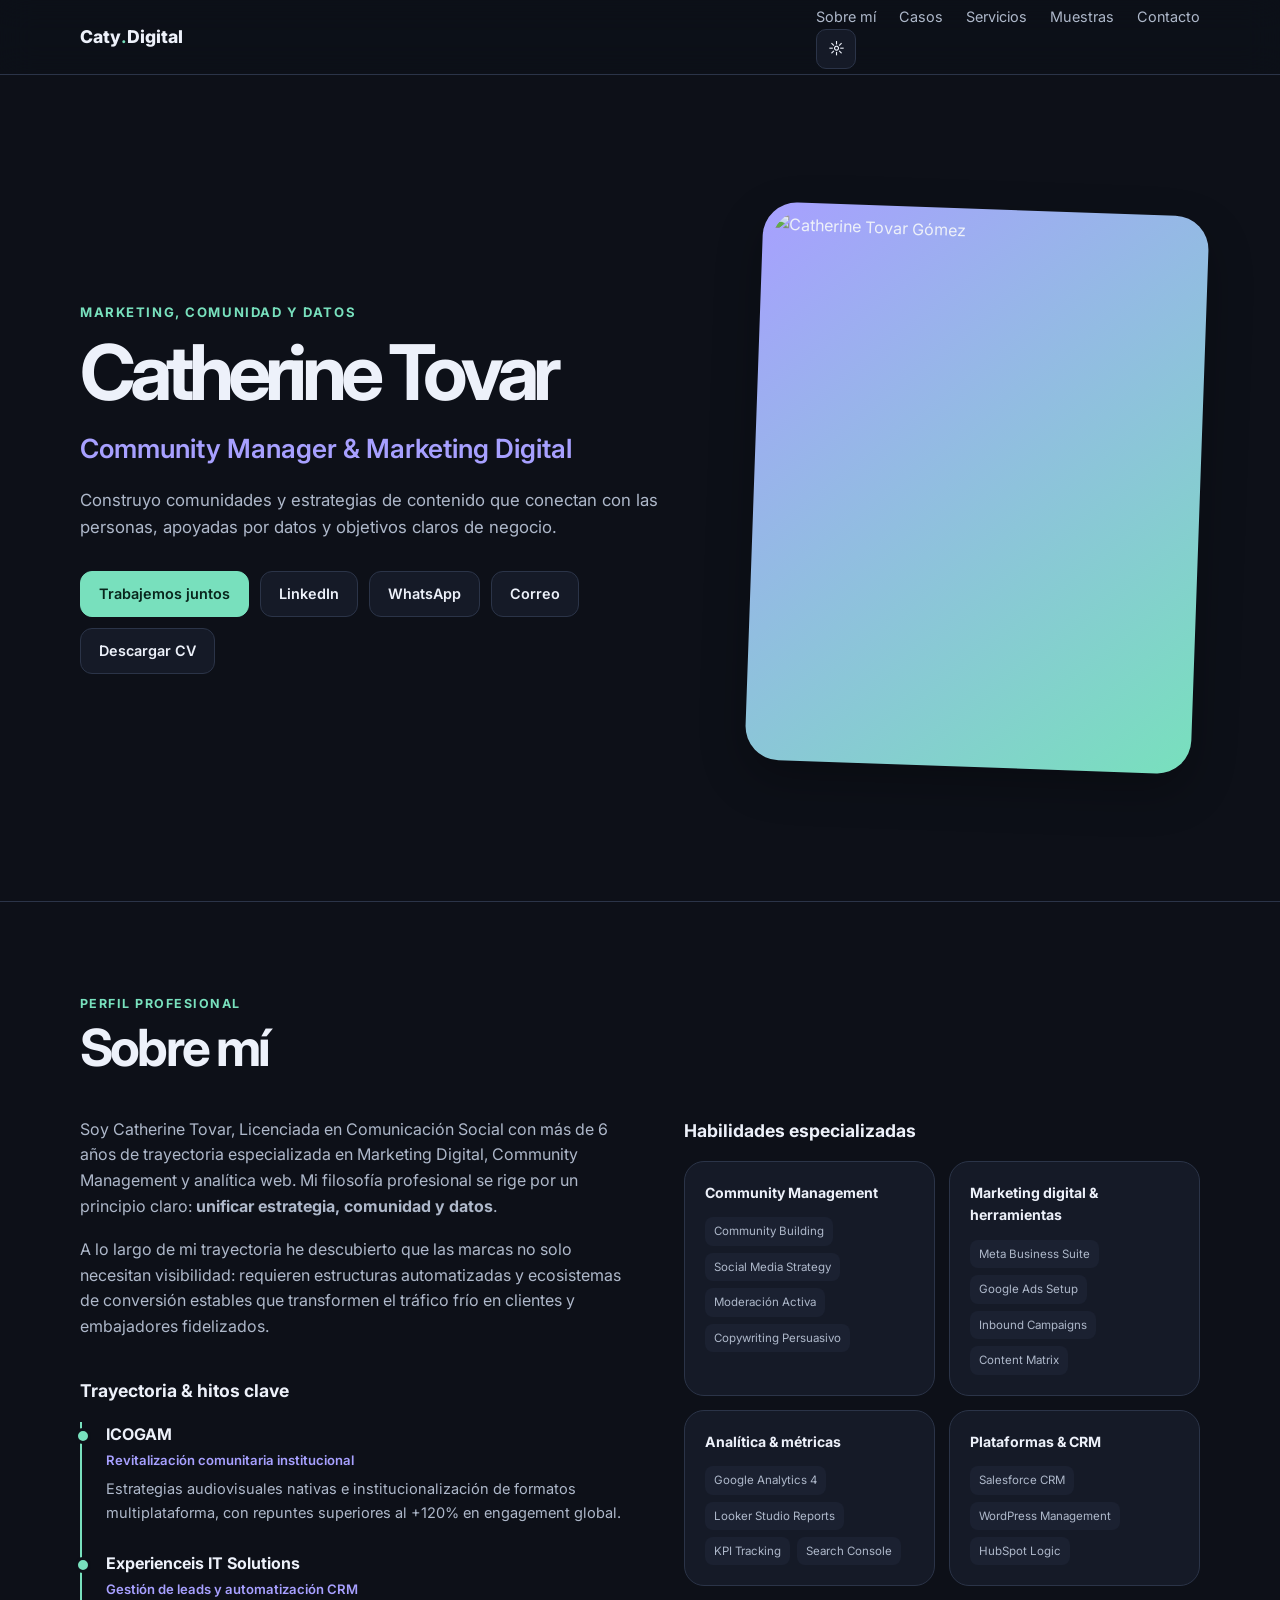
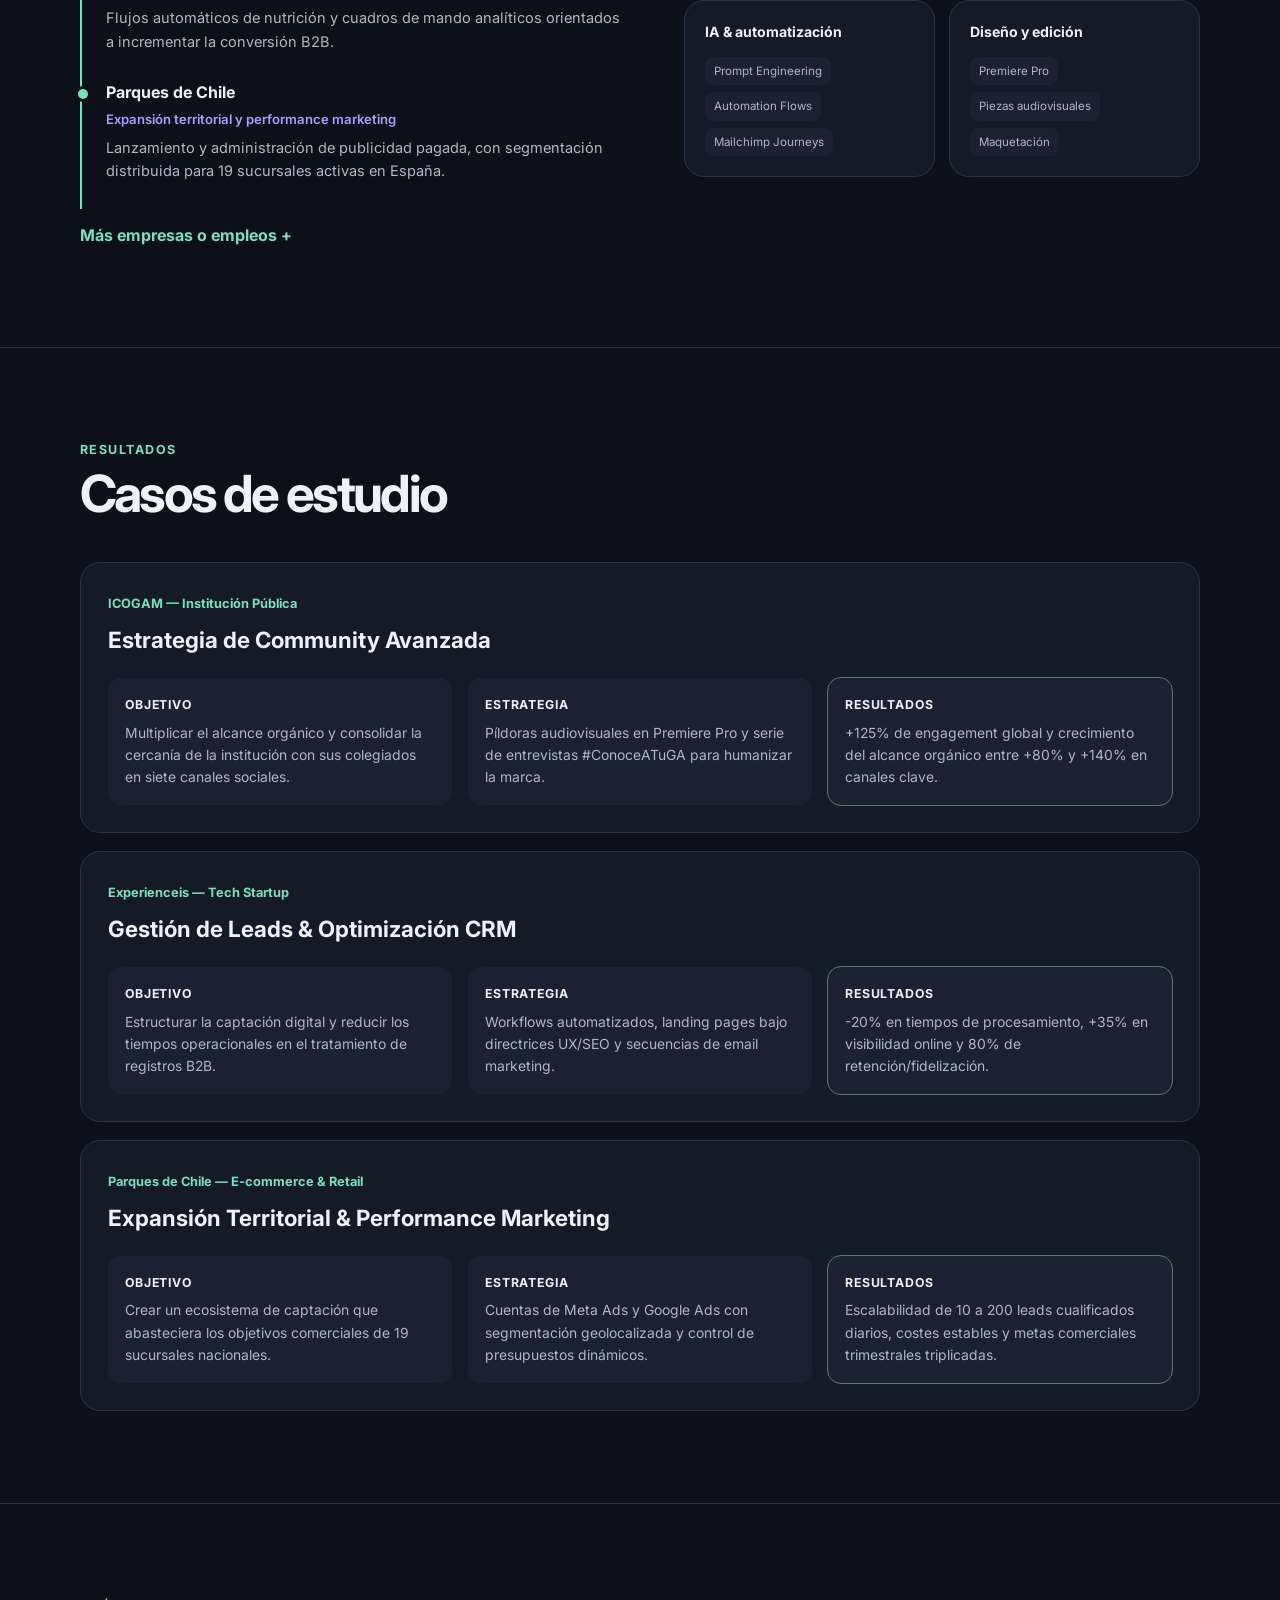
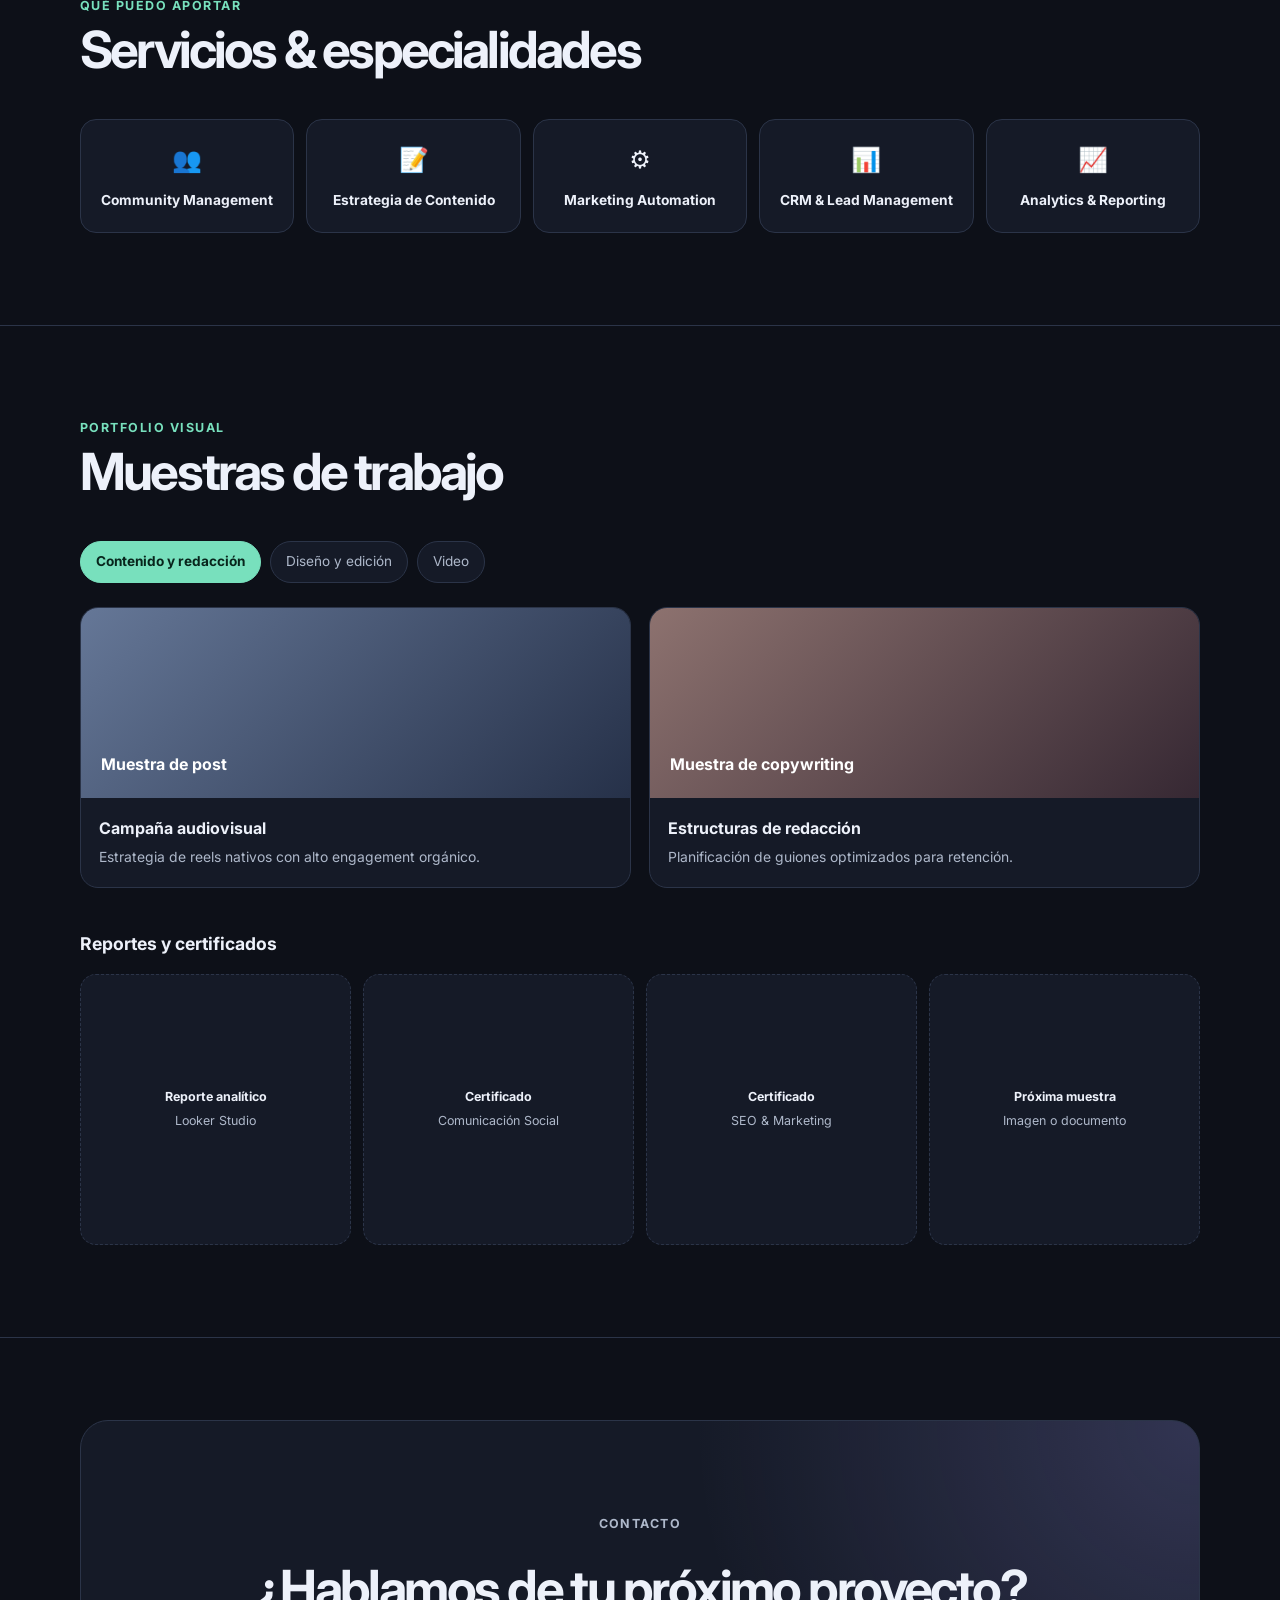
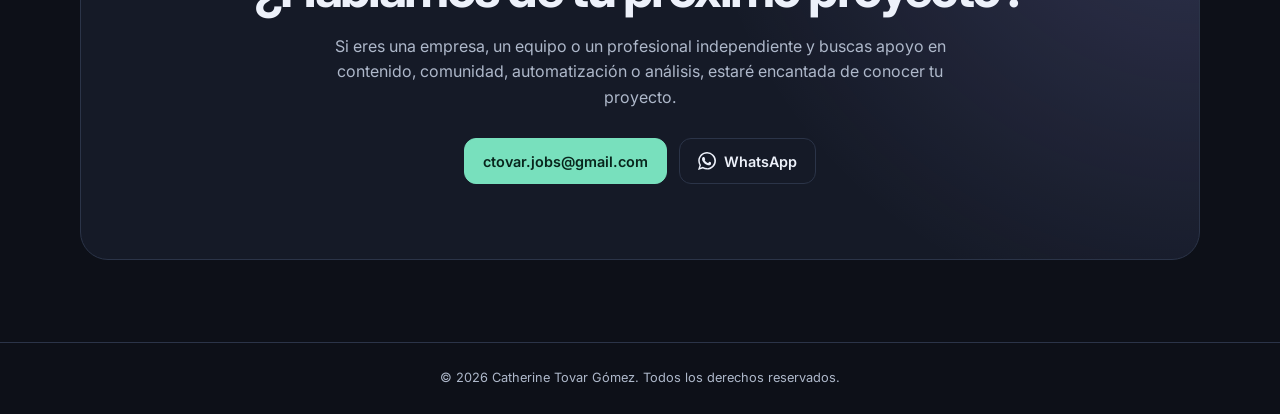
==== commit 2bd771a4: "Update index.html" ====
--- a/index.html
+++ b/index.html
@@ -1,972 +1,33 @@
-<!DOCTYPE html>
+<!doctype html>
 <html lang="es" data-theme="dark">
 <head>
-    <meta charset="UTF-8">
-    <meta name="viewport" content="width=device-width, initial-scale=1.0">
-    <title>Caty Tovar | Estrategia, Contenido y Datos</title>
-    
-    <!-- Google Fonts: Inter -->
-    <link rel="preconnect" href="https://fonts.googleapis.com">
-    <link rel="preconnect" href="https://fonts.gstatic.com" crossorigin>
-    <link href="https://fonts.googleapis.com/css2?family=Inter:wght@300;400;500;600;700&display=swap" rel="stylesheet">
-
-    <style>
-        /* --- VARIABLES DE DISEÑO (SISTEMA DE TOKENS) --- */
-        :root {
-            --bg-main: #0b0f19;
-            --bg-sec: #131c2e;
-            --bg-card: #1e293b;
-            --text-pri: #f8fafc;
-            --text-sec: #94a3b8;
-            --accent: #ec4899; /* Rosa/Magenta Eléctrico de Caty.Digital */
-            --accent-glow: rgba(236, 72, 153, 0.15);
-            --border: rgba(255, 255, 255, 0.06);
-            --nav-bg: rgba(11, 15, 25, 0.85);
-            --shadow: rgba(0, 0, 0, 0.4);
-            --radius-sm: 6px;
-            --radius-md: 12px;
-            --radius-lg: 24px;
-            --transition: all 0.4s cubic-bezier(0.25, 1, 0.5, 1);
-        }
-
-        [data-theme="light"] {
-            --bg-main: #f8fafc;
-            --bg-sec: #f1f5f9;
-            --bg-card: #ffffff;
-            --text-pri: #0f172a;
-            --text-sec: #475569;
-            --accent: #db2777;
-            --accent-glow: rgba(219, 39, 119, 0.1);
-            --border: rgba(15, 23, 42, 0.08);
-            --nav-bg: rgba(248, 250, 252, 0.85);
-            --shadow: rgba(15, 23, 42, 0.05);
-        }
-
-        /* --- RESET & ESTILOS BASE --- */
-        * {
-            margin: 0;
-            padding: 0;
-            box-sizing: border-box;
-            scroll-behavior: smooth;
-        }
-
-        body {
-            background-color: var(--bg-main);
-            color: var(--text-pri);
-            font-family: 'Inter', sans-serif;
-            line-height: 1.6;
-            overflow-x: hidden;
-            transition: background-color 0.4s ease, color 0.4s ease;
-        }
-
-        section {
-            padding: 100px 24px;
-            max-width: 1200px;
-            margin: 0 auto;
-        }
-
-        a {
-            text-decoration: none;
-            color: inherit;
-            transition: var(--transition);
-        }
-
-        .titulo-seccion {
-            font-size: 2.25rem;
-            font-weight: 700;
-            letter-spacing: -0.05em;
-            margin-bottom: 60px;
-            display: flex;
-            align-items: center;
-            gap: 12px;
-        }
-
-        .titulo-seccion::after {
-            content: '';
-            height: 1px;
-            flex-grow: 1;
-            background: linear-gradient(90deg, var(--accent), transparent);
-            opacity: 0.5;
-        }
-
-        /* --- BOTONES / ACCIONES --- */
-        .hero-actions-container {
-            display: flex;
-            flex-direction: column;
-            gap: 20px;
-            margin-bottom: 24px;
-        }
-
-        .btn-main-cta {
-            display: inline-flex;
-            align-items: center;
-            justify-content: center;
-            padding: 14px 32px;
-            font-size: 1.05rem;
-            font-weight: 600;
-            border-radius: var(--radius-sm);
-            cursor: pointer;
-            transition: var(--transition);
-            border: none;
-            background-color: var(--accent);
-            color: #ffffff;
-            box-shadow: 0 4px 20px var(--accent-glow);
-            width: fit-content;
-        }
-
-        .btn-main-cta:hover {
-            transform: translateY(-2px);
-            box-shadow: 0 6px 24px rgba(236, 72, 153, 0.4);
-        }
-
-        .hero-social-grid {
-            display: flex;
-            flex-wrap: wrap;
-            gap: 12px;
-        }
-
-        .btn-social-icon {
-            display: inline-flex;
-            align-items: center;
-            gap: 8px;
-            padding: 10px 18px;
-            font-size: 0.9rem;
-            font-weight: 500;
-            border-radius: var(--radius-sm);
-            background-color: var(--bg-card);
-            border: 1px solid var(--border);
-            color: var(--text-pri);
-        }
-
-        .btn-social-icon:hover {
-            border-color: var(--accent);
-            color: var(--accent);
-            transform: translateY(-2px);
-        }
-
-        .btn-social-icon svg {
-            width: 18px;
-            height: 18px;
-            fill: currentColor;
-        }
-
-        /* --- BARRA DE NAVEGACIÓN --- */
-        .navbar {
-            position: fixed;
-            top: 0; left: 0; width: 100%;
-            background-color: var(--nav-bg);
-            backdrop-filter: blur(12px);
-            -webkit-backdrop-filter: blur(12px);
-            border-bottom: 1px solid var(--border);
-            z-index: 1000;
-        }
-
-        .nav-container {
-            max-width: 1200px;
-            margin: 0 auto;
-            padding: 20px 24px;
-            display: flex;
-            justify-content: space-between;
-            align-items: center;
-        }
-
-        .logo {
-            font-size: 1.25rem;
-            font-weight: 700;
-            letter-spacing: -0.03em;
-        }
-
-        .logo span { color: var(--accent); }
-
-        .nav-actions {
-            display: flex;
-            align-items: center;
-            gap: 40px;
-        }
-
-        .nav-menu {
-            display: flex;
-            gap: 32px;
-            list-style: none;
-        }
-
-        .nav-link {
-            font-size: 0.95rem;
-            font-weight: 500;
-            color: var(--text-sec);
-        }
-
-        .nav-link:hover { color: var(--accent); }
-
-        .theme-toggle {
-            background: none; border: none; cursor: pointer; color: var(--text-pri);
-            display: flex; align-items: center; justify-content: center;
-            width: 40px; height: 40px; border-radius: 50%;
-            background-color: var(--bg-sec); border: 1px solid var(--border);
-            transition: var(--transition);
-        }
-
-        .theme-toggle:hover { border-color: var(--accent); }
-        .theme-toggle .sun-icon { display: none; }
-        [data-theme="light"] .theme-toggle .moon-icon { display: none; }
-        [data-theme="light"] .theme-toggle .sun-icon { display: block; }
-
-        .hamburger {
-            display: none; flex-direction: column; gap: 6px;
-            background: none; border: none; cursor: pointer;
-        }
-
-        .hamburger span {
-            width: 24px; height: 2px; background-color: var(--text-pri);
-            transition: var(--transition);
-        }
-
-        /* --- HOME / HERO --- */
-        .hero {
-            min-height: 100vh;
-            display: flex;
-            align-items: center;
-            justify-content: space-between;
-            gap: 48px;
-            padding-top: 140px;
-        }
-
-        .hero-info {
-            flex: 1.2;
-            max-width: 700px;
-        }
-
-        .hero-tag {
-            font-size: 0.85rem;
-            font-weight: 600;
-            text-transform: uppercase;
-            letter-spacing: 0.15em;
-            color: var(--text-sec);
-            margin-bottom: 16px;
-            display: block;
-        }
-
-        .hero-title {
-            font-size: 3.5rem;
-            font-weight: 700;
-            letter-spacing: -0.04em;
-            line-height: 1.15;
-            margin-bottom: 24px;
-        }
-
-        .hero-title span {
-            color: var(--accent);
-        }
-
-        .hero-img-container {
-            flex: 0.8;
-            display: flex;
-            justify-content: flex-end;
-            align-items: center;
-        }
-
-        .hero-frame {
-            position: relative;
-            width: 340px;
-            height: 400px;
-            border-radius: var(--radius-lg);
-            overflow: hidden;
-            background-color: var(--bg-sec);
-            border: 2px solid var(--accent);
-        }
-
-        .hero-frame img {
-            width: 100%;
-            height: 100%;
-            object-fit: cover;
-            filter: grayscale(100%) contrast(1.1);
-            transition: var(--transition);
-        }
-
-        .hero-frame:hover img {
-            filter: grayscale(0%) contrast(1);
-            transform: scale(1.04);
-        }
-
-        /* --- SOBRE MÍ & TIMELINE --- */
-        .about-layout {
-            display: grid;
-            grid-template-columns: 1fr;
-            gap: 60px;
-        }
-
-        .about-philosophy p {
-            color: var(--text-sec);
-            font-size: 1.1rem;
-            margin-bottom: 24px;
-            line-height: 1.8;
-        }
-
-        /* Componente Historial / Timeline */
-        .timeline-box {
-            margin: 20px 0 40px 0;
-            position: relative;
-            padding-left: 24px;
-            border-left: 2px solid var(--border);
-        }
-
-        .timeline-item {
-            position: relative;
-            margin-bottom: 32px;
-        }
-
-        .timeline-item::before {
-            content: '';
-            position: absolute;
-            left: -31px; top: 6px;
-            width: 12px; height: 12px;
-            border-radius: 50%;
-            background-color: var(--accent);
-            border: 2px solid var(--bg-main);
-        }
-
-        .timeline-item h4 {
-            font-size: 1.15rem;
-            font-weight: 600;
-            color: var(--text-pri);
-        }
-
-        .timeline-item span {
-            font-size: 0.85rem;
-            color: var(--accent);
-            font-weight: 500;
-        }
-
-        .timeline-item p {
-            font-size: 0.95rem;
-            color: var(--text-sec);
-            margin-top: 4px;
-        }
-
-        /* Skills por Categorías */
-        .skills-section-title {
-            font-size: 1.25rem;
-            font-weight: 600;
-            margin-bottom: 24px;
-            color: var(--text-pri);
-        }
-
-        .skills-grid-categories {
-            display: grid;
-            grid-template-columns: repeat(auto-fit, minmax(220px, 1fr));
-            gap: 24px;
-        }
-
-        .skills-cat-card {
-            background-color: var(--bg-sec);
-            padding: 24px;
-            border-radius: var(--radius-md);
-            border: 1px solid var(--border);
-        }
-
-        .skills-cat-card h4 {
-            font-size: 0.9rem;
-            text-transform: uppercase;
-            letter-spacing: 0.05em;
-            color: var(--accent);
-            margin-bottom: 16px;
-        }
-
-        .skills-list {
-            display: flex;
-            flex-direction: column;
-            gap: 10px;
-        }
-
-        .skill-badge-item {
-            font-size: 0.9rem;
-            color: var(--text-sec);
-            display: flex;
-            align-items: center;
-            gap: 8px;
-        }
-
-        .skill-badge-item::before {
-            content: '→';
-            color: var(--accent);
-            font-weight: bold;
-        }
-
-        /* --- CASOS DE ESTUDIO --- */
-        .cases-stack {
-            display: flex;
-            flex-direction: column;
-            gap: 40px;
-        }
-
-        .case-card-extended {
-            background-color: var(--bg-card);
-            border: 1px solid var(--border);
-            border-radius: var(--radius-md);
-            padding: 40px;
-            display: grid;
-            grid-template-columns: 1fr;
-            gap: 30px;
-            transition: var(--transition);
-        }
-
-        .case-card-extended:hover {
-            border-color: rgba(236, 72, 153, 0.25);
-            box-shadow: 0 20px 40px var(--shadow);
-        }
-
-        .case-header-meta {
-            border-bottom: 1px solid var(--border);
-            padding-bottom: 16px;
-        }
-
-        .case-institution {
-            font-size: 0.85rem;
-            text-transform: uppercase;
-            color: var(--accent);
-            font-weight: 600;
-            letter-spacing: 0.05em;
-        }
-
-        .case-main-title {
-            font-size: 1.6rem;
-            font-weight: 700;
-            margin-top: 4px;
-        }
-
-        .case-flow-grid {
-            display: grid;
-            grid-template-columns: repeat(auto-fit, minmax(260px, 1fr));
-            gap: 24px;
-        }
-
-        .flow-block {
-            background-color: var(--bg-sec);
-            padding: 20px;
-            border-radius: var(--radius-sm);
-            border-left: 3px solid var(--border);
-        }
-
-        .flow-block.accent-flow {
-            border-left-color: var(--accent);
-        }
-
-        .flow-block h5 {
-            font-size: 0.95rem;
-            text-transform: uppercase;
-            letter-spacing: 0.05em;
-            margin-bottom: 8px;
-            color: var(--text-pri);
-        }
-
-        .flow-block p {
-            font-size: 0.9rem;
-            color: var(--text-sec);
-            line-items: 1.6;
-        }
-
-        /* --- SERVICIOS --- */
-        .services-layout-grid {
-            display: grid;
-            grid-template-columns: repeat(auto-fit, minmax(220px, 1fr));
-            gap: 24px;
-        }
-
-        .service-minimal-card {
-            background-color: var(--bg-card);
-            padding: 32px 24px;
-            border-radius: var(--radius-md);
-            border: 1px solid var(--border);
-            text-align: center;
-            transition: var(--transition);
-        }
-
-        .service-minimal-card:hover {
-            transform: translateY(-5px);
-            border-color: var(--accent);
-        }
-
-        .service-icon-box {
-            font-size: 2.2rem;
-            margin-bottom: 16px;
-        }
-
-        .service-minimal-card h3 {
-            font-size: 1.15rem;
-            font-weight: 600;
-        }
-
-        /* --- MUESTRAS DE TRABAJO (PORTFOLIO VISUAL) --- */
-        .portfolio-tabs-nav {
-            display: flex;
-            flex-wrap: wrap;
-            gap: 12px;
-            margin-bottom: 40px;
-            border-bottom: 1px solid var(--border);
-            padding-bottom: 16px;
-        }
-
-        .portfolio-tab-btn {
-            background: none; border: none; color: var(--text-sec);
-            padding: 10px 20px; font-family: inherit; font-size: 0.95rem;
-            font-weight: 500; cursor: pointer; border-radius: var(--radius-sm);
-        }
-
-        .portfolio-tab-btn:hover, .portfolio-tab-btn.active {
-            color: var(--text-pri); background-color: var(--bg-card);
-        }
-
-        .portfolio-tab-btn.active {
-            color: var(--accent); border: 1px solid var(--border);
-        }
-
-        .portfolio-display-content { display: none; }
-        .portfolio-display-content.active {
-            display: grid;
-            grid-template-columns: repeat(auto-fill, minmax(260px, 1fr));
-            gap: 24px;
-            animation: fetchFadeIn 0.4s ease;
-        }
-
-        .visual-work-card {
-            background-color: var(--bg-sec);
-            border: 1px solid var(--border);
-            border-radius: var(--radius-sm);
-            overflow: hidden;
-        }
-
-        .visual-placeholder-img {
-            width: 100%; height: 160px;
-            background-color: var(--bg-card);
-            display: flex; align-items: center; justify-content: center;
-            color: var(--text-sec); font-size: 0.85rem; text-align: center;
-            padding: 16px; border-bottom: 1px solid var(--border);
-        }
-
-        .visual-work-body { padding: 16px; }
-        .visual-work-body h5 { font-size: 1rem; font-weight: 600; margin-bottom: 4px; }
-        .visual-work-body p { font-size: 0.85rem; color: var(--text-sec); }
-
-        @keyframes fetchFadeIn {
-            from { opacity: 0; transform: translateY(10px); }
-            to { opacity: 1; transform: translateY(0); }
-        }
-
-        /* --- CONTACTO --- */
-        .contact-cta-wrapper {
-            background-color: var(--bg-sec);
-            border: 1px solid var(--border);
-            border-radius: var(--radius-md);
-            padding: 60px 40px;
-            text-align: center;
-            max-width: 800px;
-            margin: 0 auto;
-        }
-
-        .contact-cta-wrapper h3 {
-            font-size: 2rem; font-weight: 700; margin-bottom: 16px;
-        }
-
-        .contact-cta-wrapper p {
-            color: var(--text-sec); max-width: 540px; margin: 0 auto 32px auto; font-size: 1.05rem;
-        }
-
-        /* --- FOOTER --- */
-        footer {
-            border-top: 1px solid var(--border);
-            padding: 40px 24px; text-align: center;
-            color: var(--text-sec); font-size: 0.9rem;
-        }
-
-        /* --- MEDIA QUERIES RESPONSIVE --- */
-        @media (max-width: 992px) {
-            .hero {
-                flex-direction: column-reverse;
-                text-align: center;
-                padding-top: 160px;
-                min-height: auto;
-            }
-            .hero-actions-container { align-items: center; }
-            .hero-cta { justify-content: center; }
-            .hero-img-container { justify-content: center; }
-            .hero-frame { width: 300px; height: 360px; }
-        }
-
-        @media (max-width: 768px) {
-            .hero-title { font-size: 2.6rem; }
-            .hamburger { display: flex; }
-            .nav-menu {
-                position: fixed; top: 0; right: -100%;
-                width: 75%; max-width: 320px; height: 100vh;
-                background-color: var(--bg-sec); flex-direction: column;
-                padding: 100px 40px; box-shadow: -10px 0 30px var(--shadow);
-                transition: var(--transition); z-index: 1005;
-            }
-            .nav-menu.open { right: 0; }
-            .hamburger.open span:nth-child(1) { transform: translateY(8px) rotate(45deg); }
-            .hamburger.open span:nth-child(2) { opacity: 0; }
-            .hamburger.open span:nth-child(3) { transform: translateY(-8px) rotate(-45deg); }
-        }
-    </style>
+  <meta charset="utf-8">
+  <meta name="viewport" content="width=device-width, initial-scale=1">
+  <meta name="description" content="Portfolio de Catherine Tovar, Community Manager y especialista en Marketing Digital.">
+  <title>Catherine Tovar | Community Manager & Marketing Digital</title>
+  <link rel="preconnect" href="https://fonts.googleapis.com">
+  <link rel="preconnect" href="https://fonts.gstatic.com" crossorigin>
+  <link href="https://fonts.googleapis.com/css2?family=Inter:wght@400;500;600;700;800&display=swap" rel="stylesheet">
+  <style>
+    :root{--bg:#0d1018;--surface:#151a27;--surface-2:#1b2131;--text:#edf1fa;--muted:#aeb8ca;--line:#2b3448;--accent:#78e0bd;--accent-2:#a7a0ff;--shadow:0 18px 45px #0004;--radius:20px} [data-theme="light"]{--bg:#f7f8fb;--surface:#fff;--surface-2:#f0f2f7;--text:#182033;--muted:#647087;--line:#dfe4ed;--accent:#087b5a;--accent-2:#5d55d8;--shadow:0 18px 45px #18203312}
+    *{box-sizing:border-box} html{scroll-behavior:smooth} body{margin:0;background:var(--bg);color:var(--text);font:16px/1.6 Inter,system-ui,sans-serif;transition:.25s background,.25s color} a{color:inherit;text-decoration:none} .container{width:min(1120px,calc(100% - 40px));margin:auto}.navbar{position:sticky;top:0;z-index:20;background:color-mix(in srgb,var(--bg) 88%,transparent);backdrop-filter:blur(16px);border-bottom:1px solid var(--line)}.nav-inner{height:74px;display:flex;align-items:center;justify-content:space-between;gap:16px}.logo{font-weight:800;font-size:1.1rem}.logo b{color:var(--accent)}.nav-menu{display:flex;align-items:center;gap:23px;list-style:none;margin:0;padding:0;color:var(--muted);font-size:.9rem}.nav-menu a:hover{color:var(--accent)}button{font:inherit}.theme-toggle,.menu-toggle{border:1px solid var(--line);background:var(--surface);color:var(--text);border-radius:10px;width:40px;height:40px;cursor:pointer}.menu-toggle{display:none}
+    .hero{min-height:calc(100vh - 74px);display:grid;grid-template-columns:1.15fr .85fr;align-items:center;gap:70px;padding:80px 0}.eyebrow{color:var(--accent);font-size:.82rem;letter-spacing:.12em;text-transform:uppercase;font-weight:700;margin:0 0 12px}.name{font-size:clamp(2.7rem,6vw,5.5rem);line-height:.98;letter-spacing:-.075em;margin:0}.role{margin:16px 0 18px;font-size:clamp(1.1rem,2.3vw,1.65rem);font-weight:600;color:var(--accent-2)}.intro{max-width:600px;color:var(--muted);font-size:1.05rem}.hero-actions{display:flex;flex-wrap:wrap;gap:11px;margin-top:30px}.btn{display:inline-flex;align-items:center;justify-content:center;gap:8px;min-height:46px;padding:0 18px;border:1px solid var(--line);border-radius:12px;background:var(--surface);font-weight:600;font-size:.9rem;transition:.2s transform,.2s background}.btn:hover{transform:translateY(-2px);background:var(--surface-2)}.btn.primary{background:var(--accent);border-color:var(--accent);color:#08251c}.btn svg{width:18px;height:18px;fill:currentColor}.hero-photo{aspect-ratio:4/5;background:linear-gradient(140deg,var(--accent-2),var(--accent));padding:10px;border-radius:34px;box-shadow:var(--shadow);transform:rotate(2deg)}.hero-photo img{width:100%;height:100%;display:block;object-fit:cover;border-radius:27px;filter:saturate(.85)}
+    section{padding:92px 0;border-top:1px solid var(--line)}.section-label{font-weight:700;text-transform:uppercase;letter-spacing:.12em;font-size:.78rem;color:var(--accent);margin:0 0 7px}.section-title{font-size:clamp(2rem,4vw,3.5rem);letter-spacing:-.055em;line-height:1.05;margin:0 0 42px}.about-grid{display:grid;grid-template-columns:1fr .95fr;gap:60px}.about-copy p{color:var(--muted);margin:0 0 18px}.subheading{font-size:1.1rem;margin:38px 0 16px}.timeline{border-left:2px solid var(--accent);padding-left:24px}.timeline-item{position:relative;padding:0 0 26px}.timeline-item:before{content:"";position:absolute;width:10px;height:10px;border:3px solid var(--bg);background:var(--accent);border-radius:100%;left:-31px;top:6px}.timeline h4{margin:0;font-size:1rem}.timeline span{display:block;color:var(--accent-2);font-size:.82rem;font-weight:600;margin:3px 0 7px}.timeline p{font-size:.91rem;margin:0}.more-experience{display:none;margin-top:6px}.more-experience.show{display:block}.more-button{margin-top:8px;color:var(--accent);background:transparent;border:0;padding:6px 0;cursor:pointer;font-weight:700}.skills-grid{display:grid;grid-template-columns:repeat(2,1fr);gap:14px}.skill-card{padding:20px;background:var(--surface);border:1px solid var(--line);border-radius:var(--radius)}.skill-card h4{font-size:.88rem;margin:0 0 13px}.pills{display:flex;flex-wrap:wrap;gap:7px}.pill{padding:5px 9px;border-radius:8px;background:var(--surface-2);font-size:.72rem;color:var(--muted)}
+    .cases{display:grid;gap:18px}.case{padding:27px;background:var(--surface);border:1px solid var(--line);border-radius:var(--radius)}.case-meta{font-weight:700;color:var(--accent);font-size:.8rem}.case h3{margin:6px 0 20px;font-size:1.4rem}.case-flow{display:grid;grid-template-columns:repeat(3,1fr);gap:16px}.flow{padding:17px;background:var(--surface-2);border-radius:13px}.flow b{display:block;font-size:.77rem;text-transform:uppercase;letter-spacing:.07em;margin-bottom:7px}.flow p{font-size:.87rem;color:var(--muted);margin:0}.flow.result{outline:1px solid color-mix(in srgb,var(--accent) 52%,transparent)}
+    .services{display:grid;grid-template-columns:repeat(5,1fr);gap:12px}.service{padding:21px 14px;text-align:center;border:1px solid var(--line);border-radius:16px;background:var(--surface)}.service i{font-style:normal;font-size:1.5rem}.service h3{font-size:.86rem;margin:10px 0 0}.work-tabs{display:flex;flex-wrap:wrap;gap:9px;margin-bottom:24px}.tab{border:1px solid var(--line);border-radius:999px;padding:9px 15px;background:var(--surface);color:var(--muted);cursor:pointer;font-size:.85rem}.tab.active{background:var(--accent);border-color:var(--accent);color:#08251c;font-weight:700}.work-panel{display:none;grid-template-columns:repeat(2,1fr);gap:18px}.work-panel.active{display:grid}.work-card{overflow:hidden;border:1px solid var(--line);background:var(--surface);border-radius:18px}.sample{height:190px;padding:20px;display:flex;align-items:flex-end;color:#fff;font-weight:700;background:linear-gradient(135deg,#657797,#263149)}.sample.copy{background:linear-gradient(135deg,#8d726f,#362833)}.sample.design{background:linear-gradient(135deg,#535699,#9b73a0)}.sample.video{background:linear-gradient(135deg,#057c72,#25404c)}.work-card div:last-child{padding:18px}.work-card h4{margin:0 0 5px}.work-card p{margin:0;color:var(--muted);font-size:.87rem}.reports{margin-top:42px}.gallery{display:grid;grid-template-columns:repeat(4,1fr);gap:12px}.gallery-card{aspect-ratio:1;border:1px dashed var(--line);border-radius:16px;background:var(--surface);display:flex;align-items:center;justify-content:center;text-align:center;padding:13px;color:var(--muted);font-size:.78rem}.gallery-card strong{display:block;color:var(--text);margin-bottom:4px}
+    .contact{padding:82px 0;text-align:center}.contact-box{padding:clamp(30px,7vw,75px);border:1px solid var(--line);border-radius:28px;background:radial-gradient(circle at top right,color-mix(in srgb,var(--accent-2) 20%,transparent),transparent 42%),var(--surface)}.contact h2{font-size:clamp(2rem,4vw,3.5rem);letter-spacing:-.05em;line-height:1.05;margin:0}.contact p{max-width:660px;margin:18px auto 28px;color:var(--muted)}.contact-actions{display:flex;justify-content:center;flex-wrap:wrap;gap:12px}footer{border-top:1px solid var(--line);text-align:center;padding:25px;color:var(--muted);font-size:.8rem}
+    @media(max-width:820px){.hero,.about-grid{grid-template-columns:1fr;gap:35px}.hero{padding:55px 0}.hero-photo{max-width:420px;order:-1;justify-self:center}.services{grid-template-columns:repeat(3,1fr)}.case-flow{grid-template-columns:1fr}.gallery{grid-template-columns:repeat(2,1fr)}.nav-menu{display:none;position:absolute;top:74px;right:20px;width:220px;padding:17px;gap:15px;align-items:flex-start;flex-direction:column;background:var(--surface);border:1px solid var(--line);border-radius:14px;box-shadow:var(--shadow)}.nav-menu.open{display:flex}.menu-toggle{display:block}.nav-actions{display:flex;gap:8px}}@media(max-width:540px){.container{width:min(100% - 28px,1120px)}section{padding:68px 0}.work-panel{grid-template-columns:1fr}.services{grid-template-columns:repeat(2,1fr)}.hero-actions .btn{width:100%}.name{font-size:3.2rem}.gallery{grid-template-columns:1fr 1fr}}
+  </style>
 </head>
 <body>
-
-    <!-- MENÚ SUPERIOR -->
-    <nav class="navbar">
-        <div class="nav-container">
-            <a href="#" class="logo">Caty<span>.</span>Digital</a>
-            <div class="nav-actions">
-                <ul class="nav-menu" id="navMenu">
-                    <li><a href="#about" class="nav-link">Sobre mí</a></li>
-                    <li><a href="#cases" class="nav-link">Casos</a></li>
-                    <li><a href="#services" class="nav-link">Servicios</a></li>
-                    <li><a href="#portfolio" class="nav-link">Muestras</a></li>
-                    <li><a href="#contact" class="nav-link">Contacto</a></li>
-                </ul>
-
-                <button class="theme-toggle" id="themeToggle" aria-label="Cambiar tema">
-                    <svg class="moon-icon" width="20" height="20" fill="none" stroke="currentColor" stroke-width="2" viewBox="0 0 24 24"><path d="M21 12.79A9 9 0 1 1 11.21 3 7 7 0 0 0 21 12.79z"></path></svg>
-                    <svg class="sun-icon" width="20" height="20" fill="none" stroke="currentColor" stroke-width="2" viewBox="0 0 24 24"><circle cx="12" cy="12" r="5"></circle><line x1="12" y1="1" x2="12" y2="3"></line><line x1="12" y1="21" x2="12" y2="23"></line><line x1="4.22" y1="4.22" x2="5.64" y2="5.64"></line><line x1="18.36" y1="18.36" x2="19.78" y2="19.78"></line><line x1="1" y1="12" x2="3" y2="12"></line><line x1="21" y1="12" x2="23" y2="12"></line><line x1="4.22" y1="19.78" x2="5.64" y2="18.36"></line><line x1="18.36" y1="4.22" x2="19.78" y2="5.64"></line></svg>
-                </button>
-
-                <button class="hamburger" id="hamburgerBtn" aria-label="Menú móvil">
-                    <span></span><span></span><span></span>
-                </button>
-            </div>
-        </div>
-    </nav>
-
-    <!-- SECCIÓN HOME (HERO) -->
-    <header class="hero" id="home">
-        <div class="hero-info">
-            <span class="hero-tag">Community Manager & Marketing Digital</span>
-            <h1 class="hero-title">Estrategia, contenido y datos <span>en un solo perfil.</span></h1>
-            
-            <div class="hero-actions-container">
-                <a href="#contact" class="btn-main-cta">Trabajemos juntos</a>
-                
-                <div class="hero-social-grid">
-                    <!-- Botón LinkedIn -->
-                    <a href="https://www.linkedin.com/in/catherine-tovar/" target="_blank" class="btn-social-grid btn-social-icon">
-                        <svg viewBox="0 0 24 24"><path d="M19 3a2 2 0 0 1 2 2v14a2 2 0 0 1-2 2H5a2 2 0 0 1-2-2V5a2 2 0 0 1 2-2h14m-.5 15.5v-5.3a3.26 3.26 0 0 0-3.26-3.26c-.85 0-1.84.52-2.32 1.3v-1.11h-2.8v8.37h2.8v-4.67c0-.25.02-.5.1-.68a1.14 1.14 0 0 1 1-.77c.76 0 1 .58 1 1.42v4.7h2.8M6.5 8.37a1.37 1.37 0 1 0 0-2.75 1.37 1.37 0 0 0 0 2.75M8 18.5V10.13H5.2V18.5H8z"/></svg>
-                        LinkedIn
-                    </a>
-                    <!-- Botón Descargar CV -->
-                    <a href="#" class="btn-social-grid btn-social-icon">
-                        <svg viewBox="0 0 24 24" fill="none" stroke="currentColor" stroke-width="2" stroke-linecap="round" stroke-linejoin="round"><path d="M21 15v4a2 2 0 0 1-2 2H5a2 2 0 0 1-2-2v-4"></path><polyline points="7 10 12 15 17 10"></polyline><line x1="12" y1="15" x2="12" y2="3"></line></svg>
-                        Descargar CV
-                    </a>
-                    <!-- Botón WhatsApp -->
-                    <a href="https://wa.me/34612275973" target="_blank" class="btn-social-grid btn-social-icon">
-                        <svg viewBox="0 0 24 24"><path d="M17.472 14.382c-.297-.149-1.758-.867-2.03-.967-.272-.099-.471-.148-.67.15-.197.297-.767.966-.94 1.164-.173.199-.347.223-.644.075-.297-.149-1.255-.463-2.39-1.475-.883-.788-1.48-1.761-1.653-2.059-.173-.297-.018-.458.13-.606.134-.133.298-.347.446-.52.149-.174.198-.298.298-.497.099-.198.05-.371-.025-.52-.075-.149-.669-1.612-.916-2.207-.242-.579-.487-.5-.67-.51-.173-.008-.371-.01-.57-.01-.198 0-.52.074-.792.372-.272.297-1.04 1.016-1.04 2.479 0 1.462 1.065 2.875 1.213 3.074.149.198 2.096 3.2 5.076 4.487.709.306 1.262.489 1.694.625.712.227 1.36.195 1.871.118.571-.085 1.758-.719 2.006-1.413.248-.694.248-1.289.173-1.413-.074-.124-.272-.198-.57-.347m-5.421-7.403h-.004a9.87 9.87 0 00-4.255.949c-1.238.505-2.37 1.236-3.356 2.201a9.9 9.9 0 001.419-.176c2.319-.325 4.37-1.481 5.897-3.368-1.1-.862-2.413-1.478-3.856-1.767-.404-.088-.825-.134-1.255-.134zm6.999 6.999l.25.248h-.003c.996 1.068 1.686 2.34 2.068 3.74.383 1.399.366 2.949-.05 4.427-.416 1.478-1.25 2.806-2.422 3.813-1.172 1.006-2.569 1.738-4.081 2.126-1.512.388-3.098.415-4.62.078-1.522-.337-2.948-1.14-4.11-2.266-1.162-1.125-2.022-2.541-2.501-4.079-.479-1.538-.545-3.174-.196-4.73.349-1.556 1.14-3.002 2.299-4.186 1.16-1.184 2.61-2.108 4.216-2.69 1.606-.582 3.333-.788 5.032-.6a9.897 9.897 0 0111.07 11.079z"/></svg>
-                        WhatsApp
-                    </a>
-                </div>
-            </div>
-        </div>
-        <div class="hero-img-container">
-            <div class="hero-frame">
-                <!-- Marcador de posición de imagen profesional de Unsplash -->
-                <img src="https://images.unsplash.com/photo-1573496359142-b8d87734a5a2?auto=format&fit=crop&w=600&q=80" alt="Catherine Tovar Gómez">
-            </div>
-        </div>
-    </header>
-
-    <!-- SECCIÓN SOBRE MÍ -->
-    <section id="about">
-        <h2 class="titulo-seccion">Sobre mí</h2>
-        <div class="about-layout">
-            <div class="about-philosophy">
-                <p>Soy Catherine Tovar, Licenciada en Comunicación Social con más de 6 años de trayectoria especializada en Marketing Digital, Community Management y analítica web. Mi filosofía profesional se rige por un principio claro: <strong>unificar estrategia, comunidad y datos</strong>. Ninguna publicación vive aislada de los objetivos medibles de negocio.</p>
-                <p>A lo largo de mi trayectoria he descubierto que las marcas no solo necesitan visibilidad, requieren estructuras automatizadas y ecosistemas de conversión estables que transformen el tráfico frío en clientes y embajadores corporativos fidelizados.</p>
-                
-                <h3 class="skills-section-title" style="margin-top: 40px;">Trayectoria & Hitos Clave</h3>
-                <div class="timeline-box">
-                    <div class="timeline-item">
-                        <h4>ICOGAM (Institución Oficial)</h4>
-                        <span>Revitalización Comunitaria Institucional</span>
-                        <p>Diseño y ejecución de estrategias audiovisuales nativas logrando repuntes superiores al +120% en engagement global e institucionalización de formatos multiplataforma.</p>
-                    </div>
-                    <div class="timeline-item">
-                        <h4>Experienceis IT Solutions</h4>
-                        <span>Gestión de Leads & Automatización CRM</span>
-                        <p>Arquitectura de flujos automáticos de nutrición y parametrización de cuadros de mando analíticos enfocados al incremento de la conversión B2B.</p>
-                    </div>
-                    <div class="timeline-item">
-                        <h4>Parques de Chile</h4>
-                        <span>Expansión Territorial & Performance Marketing</span>
-                        <p>Lanzamiento, segmentación masiva y administración de estructuras publicitarias pagadas distribuidas sobre 19 sucursales activas en el territorio nacional.</p>
-                    </div>
-                </div>
-            </div>
-
-            <!-- Bloque de Competencias Técnicas -->
-            <div>
-                <h3 class="skills-section-title">Habilidades Especializadas</h3>
-                <div class="skills-grid-categories">
-                    <div class="skills-cat-card">
-                        <h4>Community Management</h4>
-                        <div class="skills-list">
-                            <div class="skill-badge-item">Community Building</div>
-                            <div class="skill-badge-item">Social Media Strategy</div>
-                            <div class="skill-badge-item">Moderación Activa</div>
-                            <div class="skill-badge-item">Copywriting Persuasivo</div>
-                        </div>
-                    </div>
-                    <div class="skills-cat-card">
-                        <h4>Digital Marketing & Tools</h4>
-                        <div class="skills-list">
-                            <div class="skill-badge-item">Meta Business Suite</div>
-                            <div class="skill-badge-item">Google Ads Setup</div>
-                            <div class="skill-badge-item">Inbound Campaigns</div>
-                            <div class="skill-badge-item">Content Matrix</div>
-                        </div>
-                    </div>
-                    <div class="skills-cat-card">
-                        <h4>Analytics & Metrics</h4>
-                        <div class="skills-list">
-                            <div class="skill-badge-item">Google Analytics 4</div>
-                            <div class="skill-badge-item">Looker Studio Reports</div>
-                            <div class="skill-badge-item">KPI Tracking</div>
-                            <div class="skill-badge-item">Search Console</div>
-                        </div>
-                    </div>
-                    <div class="skills-cat-card">
-                        <h4>Platforms & CRMs</h4>
-                        <div class="skills-list">
-                            <div class="skill-badge-item">Salesforce CRM</div>
-                            <div class="skill-badge-item">WordPress Management</div>
-                            <div class="skill-badge-item">HubSpot Logic</div>
-                        </div>
-                    </div>
-                    <div class="skills-cat-card">
-                        <h4>AI & Automation</h4>
-                        <div class="skills-list">
-                            <div class="skill-badge-item">Prompt Engineering</div>
-                            <div class="skill-badge-item">Automation Flows</div>
-                            <div class="skill-badge-item">Mailchimp Journeys</div>
-                        </div>
-                    </div>
-                </div>
-            </div>
-        </div>
-    </section>
-
-    <!-- SECCIÓN CASOS DE ESTUDIO -->
-    <section id="cases">
-        <h2 class="titulo-seccion">Casos de Estudio</h2>
-        <div class="cases-stack">
-            
-            <!-- Caso 1 -->
-            <article class="case-card-extended">
-                <div class="case-header-meta">
-                    <span class="case-institution">ICOGAM — Institución Pública</span>
-                    <h3 class="case-main-title">Estrategia de Community Avanzada</h3>
-                </div>
-                <div class="case-flow-grid">
-                    <div class="flow-block">
-                        <h5>🎯 Objetivo</h5>
-                        <p>Multiplicar el alcance orgánico estancado y consolidar la cercanía de la institución con sus colegiados en 7 canales sociales simultáneos.</p>
-                    </div>
-                    <div class="flow-block">
-                        <h5>⚙️ Estrategia</h5>
-                        <p>Producción de píldoras audiovisuales en Premiere Pro y lanzamiento de la serie de entrevistas #ConoceATuGA para humanizar la marca corporativa.</p>
-                    </div>
-                    <div class="flow-block accent-flow">
-                        <h5>📈 Resultados</h5>
-                        <p>Incremento constatado del engagement global en un +125% y crecimiento exponencial del alcance orgánico (entre +80% y +140% en canales clave).</p>
-                    </div>
-                </div>
-            </article>
-
-            <!-- Caso 2 -->
-            <article class="case-card-extended">
-                <div class="case-header-meta">
-                    <span class="case-institution">Experienceis — Tech Startup</span>
-                    <h3 class="case-main-title">Gestión de Leads & Optimización CRM</h3>
-                </div>
-                <div class="case-flow-grid">
-                    <div class="flow-block">
-                        <h5>🎯 Objetivo</h5>
-                        <p>Estructurar la captación digital desorganizada y recortar tiempos muertos operacionales en el tratamiento de registros calificados B2B.</p>
-                    </div>
-                    <div class="flow-block">
-                        <h5>⚙️ Estrategia</h5>
-                        <p>Integración de workflows automatizados, maquetación de Landing Pages bajo directrices UX/SEO y despliegue de secuencias de email marketing.</p>
-                    </div>
-                    <div class="flow-block accent-flow">
-                        <h5>📈 Resultados</h5>
-                        <p>Reducción del 20% en tiempos de procesamiento de leads, aumento del 35% en visibilidad online y tasa del 80% en retención/fidelización.</p>
-                    </div>
-                </div>
-            </article>
-
-            <!-- Caso 3 -->
-            <article class="case-card-extended">
-                <div class="case-header-meta">
-                    <span class="case-institution">Parques de Chile — E-commerce & Retail</span>
-                    <h3 class="case-main-title">Expansión Territorial & Performance Marketing</h3>
-                </div>
-                <div class="case-flow-grid">
-                    <div class="flow-block">
-                        <h5>🎯 Objetivo</h5>
-                        <p>Desplegar un ecosistema de captación simultáneo capaz de nutrir y abastecer los objetivos comerciales de 19 sucursales nacionales.</p>
-                    </div>
-                    <div class="flow-block">
-                        <h5>⚙️ Estrategia</h5>
-                        <p>Estructuración desde cero de cuentas publicitarias en Meta Ads y Google Ads con segmentación granular geolocalizada y control de presupuestos dinámicos.</p>
-                    </div>
-                    <div class="flow-block accent-flow">
-                        <h5>📈 Resultados</h5>
-                        <p>Escalabilidad de 10 a 200 leads diarios cualificados, manteniendo costes de adquisición estables y triplicando metas comerciales de forma trimestral.</p>
-                    </div>
-                </div>
-            </article>
-
-        </div>
-    </section>
-
-    <!-- SECCIÓN SERVICIOS -->
-    <section id="services">
-        <h2 class="titulo-seccion">Servicios & Especialidades</h2>
-        <div class="services-layout-grid">
-            <div class="service-minimal-card">
-                <div class="service-icon-box">👥</div>
-                <h3>Community Management</h3>
-            </div>
-            <div class="service-minimal-card">
-                <div class="service-icon-box">📝</div>
-                <h3>Estrategia de Contenido</h3>
-            </div>
-            <div class="service-minimal-card">
-                <div class="service-icon-box">⚙️</div>
-                <h3>Marketing Automation</h3>
-            </div>
-            <div class="service-minimal-card">
-                <div class="service-icon-box">📊</div>
-                <h3>CRM & Lead Management</h3>
-            </div>
-            <div class="service-minimal-card">
-                <div class="service-icon-box">📈</div>
-                <h3>Analytics & Reporting</h3>
-            </div>
-        </div>
-    </section>
-
-    <!-- SECCIÓN MUESTRAS DE TRABAJO (PORTFOLIO VISUAL) -->
-    <section id="portfolio">
-        <h2 class="titulo-seccion">Muestras de Trabajo</h2>
-        
-        <div class="portfolio-tabs-nav">
-            <button class="portfolio-tab-btn active" onclick="filterPortfolio(event, 'content')">Contenido Creado</button>
-            <button class="portfolio-tab-btn" onclick="filterPortfolio(event, 'designs')">Diseños y Maquetas</button>
-            <button class="portfolio-tab-btn" onclick="filterPortfolio(event, 'reports')">Reportes Analíticos</button>
-            <button class="portfolio-tab-btn" onclick="filterPortfolio(event, 'certs')">Certificaciones</button>
-        </div>
-
-        <!-- Tab Contenido -->
-        <div id="content" class="portfolio-display-content active">
-            <div class="visual-work-card">
-                <div class="visual-placeholder-img">Muestra Post / Video Promocional</div>
-                <div class="visual-work-body"><h5>Campaña Audiovisual</h5><p>Estrategia de Reels nativos con alto engagement orgánico.</p></div>
-            </div>
-            <div class="visual-work-card">
-                <div class="visual-placeholder-img">Muestra Copywriting / Guiones</div>
-                <div class="visual-work-body"><h5>Estructuras de Redacción</h5><p>Planificación de guiones optimizados para retención.</p></div>
-            </div>
-        </div>
-
-        <!-- Tab Diseños -->
-        <div id="designs" class="portfolio-display-content">
-            <div class="visual-work-card">
-                <div class="visual-placeholder-img">Maquetación / Recursos de Drive</div>
-                <div class="visual-work-body"><h5>Catálogos y Flyers</h5><p>Líneas gráficas corporativas adaptadas a identidad de marca.</p></div>
-            </div>
-            <div class="visual-work-card">
-                <div class="visual-placeholder-img">UI Landing Page / Mockup</div>
-                <div class="visual-work-body"><h5>Estructuras Web UX</h5><p>Prototipos minimalistas orientados a la conversión directa.</p></div>
-            </div>
-        </div>
-
-        <!-- Tab Reportes -->
-        <div id="reports" class="portfolio-display-content">
-            <div class="visual-work-card">
-                <div class="visual-placeholder-img">Dashboard Anominizado (Looker Studio)</div>
-                <div class="visual-work-body"><h5>Cuadro de Mando</h5><p>Métricas de conversión y analítica web cruzada.</p></div>
-            </div>
-        </div>
-
-        <!-- Tab Certificaciones -->
-        <div id="certs" class="portfolio-display-content">
-            <div class="visual-work-card">
-                <div class="visual-placeholder-img">Certificación Oficial</div>
-                <div class="visual-work-body"><h5>Comunicación Social</h5><p>Licenciatura Universitaria de Base.</p></div>
-            </div>
-            <div class="visual-work-card">
-                <div class="visual-placeholder-img">Certificación Avanzada</div>
-                <div class="visual-work-body"><h5>SEO & Marketing Automático</h5><p>Especializaciones validadas del sector digital.</p></div>
-            </div>
-        </div>
-    </section>
-
-    <!-- SECCIÓN CONTACTO -->
-    <section id="contact">
-        <div class="contact-cta-wrapper">
-            <h3>¿Hacemos equipo?</h3>
-            <p>Si buscas un perfil capaz de diseñar contenido creativo, estructurar flujos automáticos y defender los resultados basándose en métricas exactas, es hora de agendar una llamada.</p>
-            <a href="mailto:ctovar.jobs@gmail.com" class="btn-main-cta">ctovar.jobs@gmail.com</a>
-        </div>
-    </section>
-
-    <!-- PIE DE PÁGINA -->
-    <footer>
-        <p>&copy; 2026 Catherine Tovar Gómez. Todos los derechos reservados.</p>
-    </footer>
-
-    <!-- INTERACTIVIDAD JAVASCRIPT -->
-    <script>
-        // --- INTERRUPTOR DE TEMAS ---
-        const htmlElement = document.documentElement;
-        const themeToggleBtn = document.getElementById('themeToggle');
-
-        const savedTheme = localStorage.getItem('theme') || 'dark';
-        htmlElement.setAttribute('data-theme', savedTheme);
-
-        themeToggleBtn.addEventListener('click', () => {
-            const currentTheme = htmlElement.getAttribute('data-theme');
-            const newTheme = currentTheme === 'dark' ? 'light' : 'dark';
-            htmlElement.setAttribute('data-theme', newTheme);
-            localStorage.setItem('theme', newTheme);
-        });
-
-        // --- MENÚ HAMBURGUESA MÓVIL ---
-        const hamburgerBtn = document.getElementById('hamburgerBtn');
-        const navMenu = document.getElementById('navMenu');
-        const navLinks = document.querySelectorAll('.nav-link');
-
-        const toggleMenu = () => {
-            hamburgerBtn.classList.toggle('open');
-            navMenu.classList.toggle('open');
-        };
-
-        hamburgerBtn.addEventListener('click', toggleMenu);
-        navLinks.forEach(link => {
-            link.addEventListener('click', () => {
-                if(navMenu.classList.contains('open')) toggleMenu();
-            });
-        });
-
-        // --- FILTRO DINÁMICO DEL PORTFOLIO ---
-        function filterPortfolio(event, tabId) {
-            const buttons = document.querySelectorAll('.portfolio-tab-btn');
-            const panels = document.querySelectorAll('.portfolio-display-content');
-
-            buttons.forEach(btn => btn.classList.remove('active'));
-            panels.forEach(panel => panel.classList.remove('active'));
-
-            event.currentTarget.classList.add('active');
-            document.getElementById(tabId).classList.add('active');
-        }
-    </script>
-</body>
-</html>
+  <nav class="navbar"><div class="container nav-inner"><a class="logo" href="#inicio">Caty<b>.</b>Digital</a><div class="nav-actions"><ul class="nav-menu" id="navMenu"><li><a href="#sobre-mi">Sobre mí</a></li><li><a href="#casos">Casos</a></li><li><a href="#servicios">Servicios</a></li><li><a href="#muestras">Muestras</a></li><li><a href="#contacto">Contacto</a></li></ul><button class="theme-toggle" id="themeToggle" aria-label="Cambiar tema">☼</button><button class="menu-toggle" id="menuToggle" aria-label="Abrir menú">☰</button></div></div></nav>
+  <main>
+    <header class="container hero" id="inicio"><div><p class="eyebrow">Marketing, comunidad y datos</p><h1 class="name">Catherine Tovar</h1><p class="role">Community Manager &amp; Marketing Digital</p><p class="intro">Construyo comunidades y estrategias de contenido que conectan con las personas, apoyadas por datos y objetivos claros de negocio.</p><div class="hero-actions"><a class="btn primary" href="#contacto">Trabajemos juntos</a><a class="btn" href="https://www.linkedin.com/in/catherine-tovar/" target="_blank" rel="noopener">LinkedIn</a><a class="btn" href="https://wa.me/34612275973" target="_blank" rel="noopener">WhatsApp</a><a class="btn" href="mailto:ctovar.jobs@gmail.com">Correo</a><a class="btn" href="#" aria-label="Descargar CV">Descargar CV</a></div></div><div class="hero-photo"><img src="https://images.unsplash.com/photo-1573496359142-b8d87734a5a2?auto=format&amp;fit=crop&amp;w=600&amp;q=80" alt="Catherine Tovar Gómez"></div></header>
+    <section id="sobre-mi"><div class="container"><p class="section-label">Perfil profesional</p><h2 class="section-title">Sobre mí</h2><div class="about-grid"><div class="about-copy"><p>Soy Catherine Tovar, Licenciada en Comunicación Social con más de 6 años de trayectoria especializada en Marketing Digital, Community Management y analítica web. Mi filosofía profesional se rige por un principio claro: <strong>unificar estrategia, comunidad y datos</strong>.</p><p>A lo largo de mi trayectoria he descubierto que las marcas no solo necesitan visibilidad: requieren estructuras automatizadas y ecosistemas de conversión estables que transformen el tráfico frío en clientes y embajadores fidelizados.</p><h3 class="subheading">Trayectoria &amp; hitos clave</h3><div class="timeline"><article class="timeline-item"><h4>ICOGAM</h4><span>Revitalización comunitaria institucional</span><p>Estrategias audiovisuales nativas e institucionalización de formatos multiplataforma, con repuntes superiores al +120% en engagement global.</p></article><article class="timeline-item"><h4>Experienceis IT Solutions</h4><span>Gestión de leads y automatización CRM</span><p>Flujos automáticos de nutrición y cuadros de mando analíticos orientados a incrementar la conversión B2B.</p></article><article class="timeline-item"><h4>Parques de Chile</h4><span>Expansión territorial y performance marketing</span><p>Lanzamiento y administración de publicidad pagada, con segmentación distribuida para 19 sucursales activas en España.</p></article><div class="more-experience" id="moreExperience"><article class="timeline-item"><h4>Protools</h4><span>Experiencia adicional</span><p>Información de la experiencia pendiente de incorporar.</p></article></div></div><button class="more-button" id="moreButton" aria-expanded="false">Más empresas o empleos +</button></div><div><h3 class="subheading" style="margin-top:0">Habilidades especializadas</h3><div class="skills-grid"><article class="skill-card"><h4>Community Management</h4><div class="pills"><span class="pill">Community Building</span><span class="pill">Social Media Strategy</span><span class="pill">Moderación Activa</span><span class="pill">Copywriting Persuasivo</span></div></article><article class="skill-card"><h4>Marketing digital &amp; herramientas</h4><div class="pills"><span class="pill">Meta Business Suite</span><span class="pill">Google Ads Setup</span><span class="pill">Inbound Campaigns</span><span class="pill">Content Matrix</span></div></article><article class="skill-card"><h4>Analítica &amp; métricas</h4><div class="pills"><span class="pill">Google Analytics 4</span><span class="pill">Looker Studio Reports</span><span class="pill">KPI Tracking</span><span class="pill">Search Console</span></div></article><article class="skill-card"><h4>Plataformas &amp; CRM</h4><div class="pills"><span class="pill">Salesforce CRM</span><span class="pill">WordPress Management</span><span class="pill">HubSpot Logic</span></div></article><article class="skill-card"><h4>IA &amp; automatización</h4><div class="pills"><span class="pill">Prompt Engineering</span><span class="pill">Automation Flows</span><span class="pill">Mailchimp Journeys</span></div></article><article class="skill-card"><h4>Diseño y edición</h4><div class="pills"><span class="pill">Premiere Pro</span><span class="pill">Piezas audiovisuales</span><span class="pill">Maquetación</span></div></article></div></div></div></div></section>
+    <section id="casos"><div class="container"><p class="section-label">Resultados</p><h2 class="section-title">Casos de estudio</h2><div class="cases"><article class="case"><span class="case-meta">ICOGAM — Institución Pública</span><h3>Estrategia de Community Avanzada</h3><div class="case-flow"><div class="flow"><b>Objetivo</b><p>Multiplicar el alcance orgánico y consolidar la cercanía de la institución con sus colegiados en siete canales sociales.</p></div><div class="flow"><b>Estrategia</b><p>Píldoras audiovisuales en Premiere Pro y serie de entrevistas #ConoceATuGA para humanizar la marca.</p></div><div class="flow result"><b>Resultados</b><p>+125% de engagement global y crecimiento del alcance orgánico entre +80% y +140% en canales clave.</p></div></div></article><article class="case"><span class="case-meta">Experienceis — Tech Startup</span><h3>Gestión de Leads &amp; Optimización CRM</h3><div class="case-flow"><div class="flow"><b>Objetivo</b><p>Estructurar la captación digital y reducir los tiempos operacionales en el tratamiento de registros B2B.</p></div><div class="flow"><b>Estrategia</b><p>Workflows automatizados, landing pages bajo directrices UX/SEO y secuencias de email marketing.</p></div><div class="flow result"><b>Resultados</b><p>-20% en tiempos de procesamiento, +35% en visibilidad online y 80% de retención/fidelización.</p></div></div></article><article class="case"><span class="case-meta">Parques de Chile — E-commerce &amp; Retail</span><h3>Expansión Territorial &amp; Performance Marketing</h3><div class="case-flow"><div class="flow"><b>Objetivo</b><p>Crear un ecosistema de captación que abasteciera los objetivos comerciales de 19 sucursales nacionales.</p></div><div class="flow"><b>Estrategia</b><p>Cuentas de Meta Ads y Google Ads con segmentación geolocalizada y control de presupuestos dinámicos.</p></div><div class="flow result"><b>Resultados</b><p>Escalabilidad de 10 a 200 leads cualificados diarios, costes estables y metas comerciales trimestrales triplicadas.</p></div></div></article></div></div></section>
+    <section id="servicios"><div class="container"><p class="section-label">Qué puedo aportar</p><h2 class="section-title">Servicios &amp; especialidades</h2><div class="services"><article class="service"><i>👥</i><h3>Community Management</h3></article><article class="service"><i>📝</i><h3>Estrategia de Contenido</h3></article><article class="service"><i>⚙️</i><h3>Marketing Automation</h3></article><article class="service"><i>📊</i><h3>CRM &amp; Lead Management</h3></article><article class="service"><i>📈</i><h3>Analytics &amp; Reporting</h3></article></div></div></section>
+    <section id="muestras"><div class="container"><p class="section-label">Portfolio visual</p><h2 class="section-title">Muestras de trabajo</h2><div class="work-tabs" role="tablist"><button class="tab active" data-tab="contenido">Contenido y redacción</button><button class="tab" data-tab="diseno">Diseño y edición</button><button class="tab" data-tab="video">Video</button></div><div class="work-panel active" id="contenido"><article class="work-card"><div class="sample">Muestra de post</div><div><h4>Campaña audiovisual</h4><p>Estrategia de reels nativos con alto engagement orgánico.</p></div></article><article class="work-card"><div class="sample copy">Muestra de copywriting</div><div><h4>Estructuras de redacción</h4><p>Planificación de guiones optimizados para retención.</p></div></article></div><div class="work-panel" id="diseno"><article class="work-card"><div class="sample design">Diseño y maquetación</div><div><h4>Catálogos y flyers</h4><p>Líneas gráficas corporativas adaptadas a la identidad de marca.</p></div></article><article class="work-card"><div class="sample design">Mockup de landing page</div><div><h4>Estructuras web UX</h4><p>Prototipos minimalistas orientados a la conversión directa.</p></div></article></div><div class="work-panel" id="video"><article class="work-card"><div class="sample video">Video promocional</div><div><h4>Contenido audiovisual</h4><p>Piezas nativas para formatos sociales.</p></div></article></div><div class="reports"><h3 class="subheading">Reportes y certificados</h3><div class="gallery"><div class="gallery-card"><div><strong>Reporte analítico</strong>Looker Studio</div></div><div class="gallery-card"><div><strong>Certificado</strong>Comunicación Social</div></div><div class="gallery-card"><div><strong>Certificado</strong>SEO &amp; Marketing</div></div><div class="gallery-card"><div><strong>Próxima muestra</strong>Imagen o documento</div></div></div></div></div></section>
+    <section class="contact" id="contacto"><div class="container"><div class="contact-box"><p class="section-label">Contacto</p><h2>¿Hablamos de tu próximo proyecto?</h2><p>Si eres una empresa, un equipo o un profesional independiente y buscas apoyo en contenido, comunidad, automatización o análisis, estaré encantada de conocer tu proyecto.</p><div class="contact-actions"><a class="btn primary" href="mailto:ctovar.jobs@gmail.com">ctovar.jobs@gmail.com</a><a class="btn" href="https://wa.me/34612275973" target="_blank" rel="noopener"><svg viewBox="0 0 24 24" aria-hidden="true"><path d="M20.5 3.5A11.8 11.8 0 0012.1 0C5.6 0 .3 5.3.3 11.8c0 2.1.6 4.2 1.7 6L0 24l6.4-2.1a11.8 11.8 0 005.7 1.5h.1c6.5 0 11.8-5.3 11.8-11.8 0-3.2-1.2-6.1-3.5-8.1zM12.1 21.4c-1.8 0-3.6-.5-5.1-1.4l-.4-.2-3.8 1.3 1.3-3.7-.3-.4a9.7 9.7 0 01-1.5-5.2c0-5.4 4.4-9.8 9.8-9.8 2.6 0 5.1 1 6.9 2.9a9.7 9.7 0 012.8 6.9c0 5.4-4.4 9.8-9.7 9.8zm5.4-7.3c-.3-.2-1.8-.9-2.1-1-.3-.1-.5-.2-.7.2s-.8 1-1 1.2-.3.2-.6.1c-1.8-.9-3-1.6-4.1-3.6-.3-.4.2-.4.5-1.1.1-.2.1-.4 0-.6l-1-2.2c-.2-.5-.5-.4-.7-.4h-.6c-.2 0-.5.1-.8.4s-1 1-1 2.4 1 2.8 1.2 3c.1.2 2.1 3.2 5 4.5.7.3 1.2.5 1.7.6.7.2 1.3.2 1.8.1.6-.1 1.8-.7 2.1-1.4.2-.7.2-1.3.2-1.4-.1-.1-.3-.2-.6-.3z"/></svg>WhatsApp</a></div></div></div></section>
+  </main><footer>© 2026 Catherine Tovar Gómez. Todos los derechos reservados.</footer>
+  <script>const root=document.documentElement,theme=document.getElementById('themeToggle'),menu=document.getElementById('menuToggle'),nav=document.getElementById('navMenu'),saved=localStorage.getItem('theme')||'dark';root.dataset.theme=saved;theme.textContent=saved==='dark'?'☼':'☾';theme.onclick=()=>{const next=root.dataset.theme==='dark'?'light':'dark';root.dataset.theme=next;localStorage.setItem('theme',next);theme.textContent=next==='dark'?'☼':'☾'};menu.onclick=()=>nav.classList.toggle('open');nav.querySelectorAll('a').forEach(a=>a.onclick=()=>nav.classList.remove('open'));document.getElementById('moreButton').onclick=e=>{const panel=document.getElementById('moreExperience'),open=panel.classList.toggle('show');e.currentTarget.setAttribute('aria-expanded',open);e.currentTarget.textContent=open?'Mostrar menos −':'Más empresas o empleos +'};document.querySelectorAll('.tab').forEach(button=>button.onclick=()=>{document.querySelectorAll('.tab,.work-panel').forEach(el=>el.classList.remove('active'));button.classList.add('active');document.getElementById(button.dataset.tab).classList.add('active')});</script>
+</body></html>
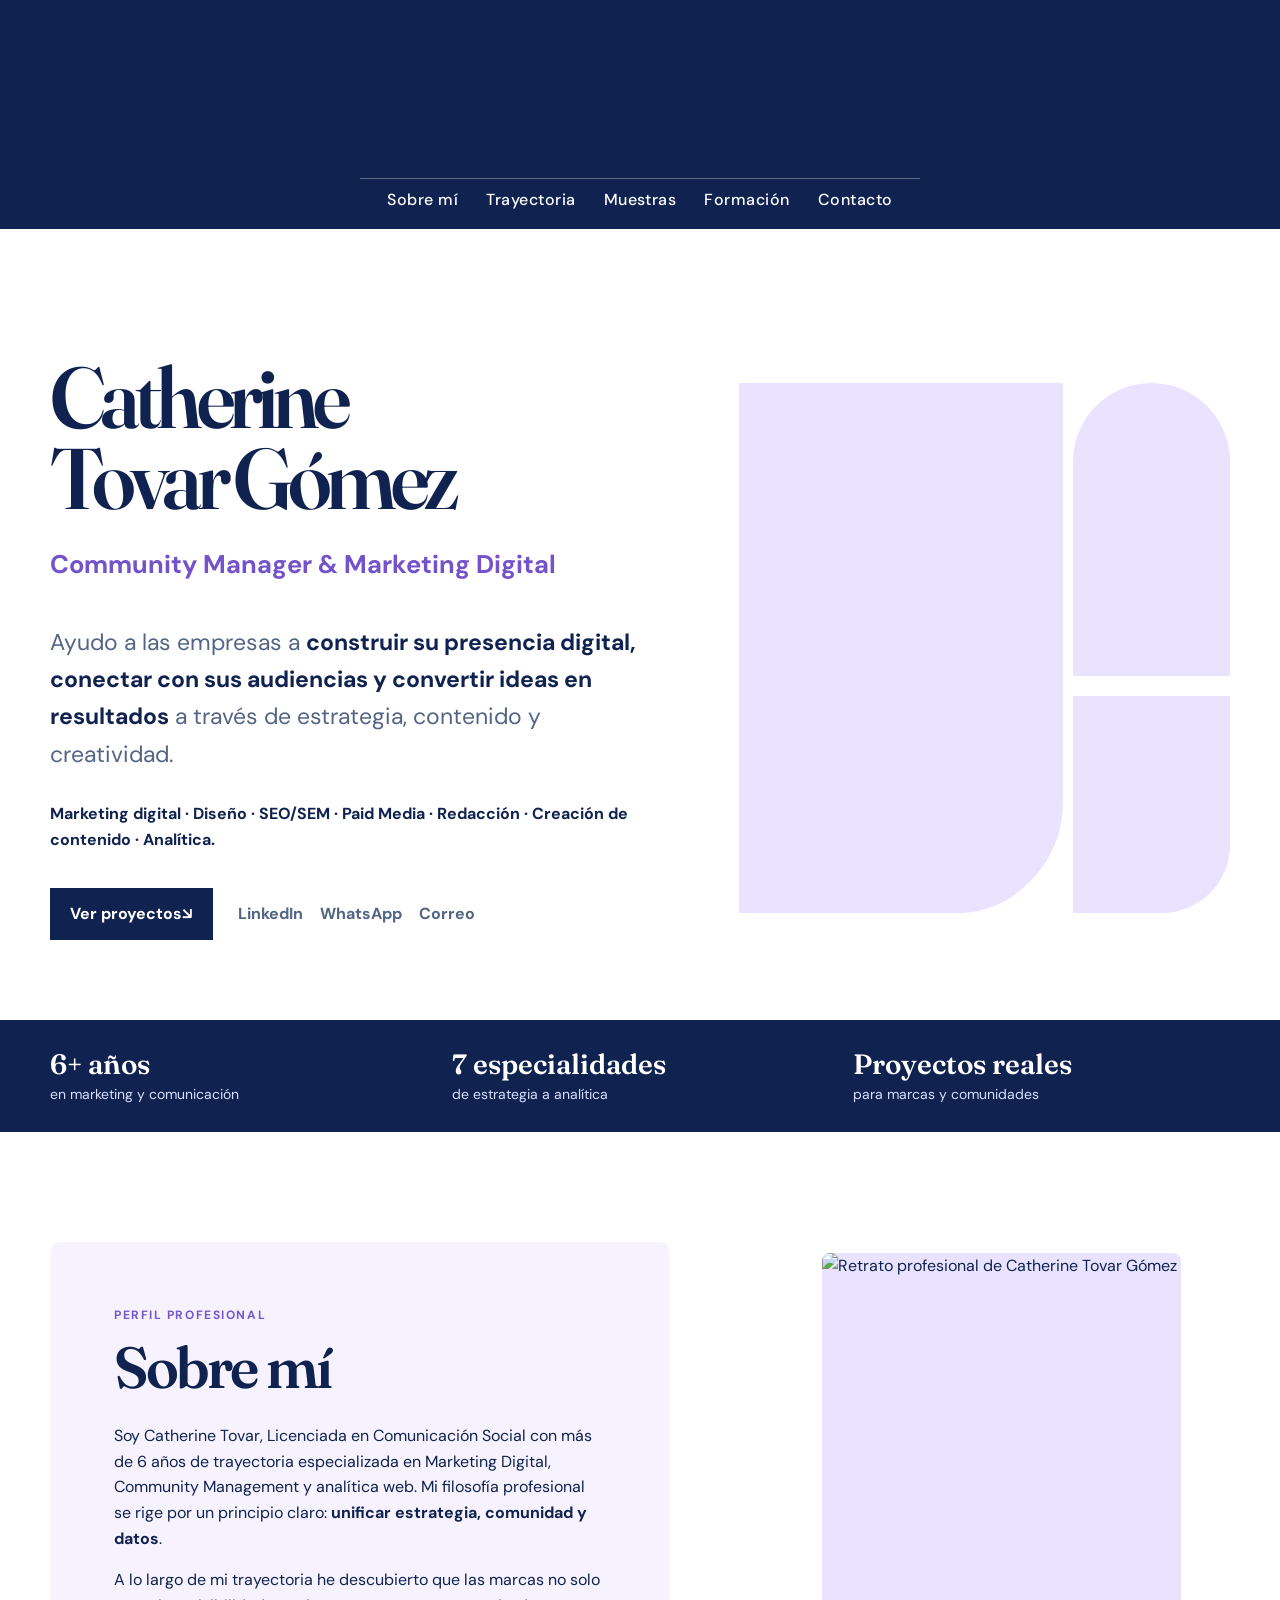
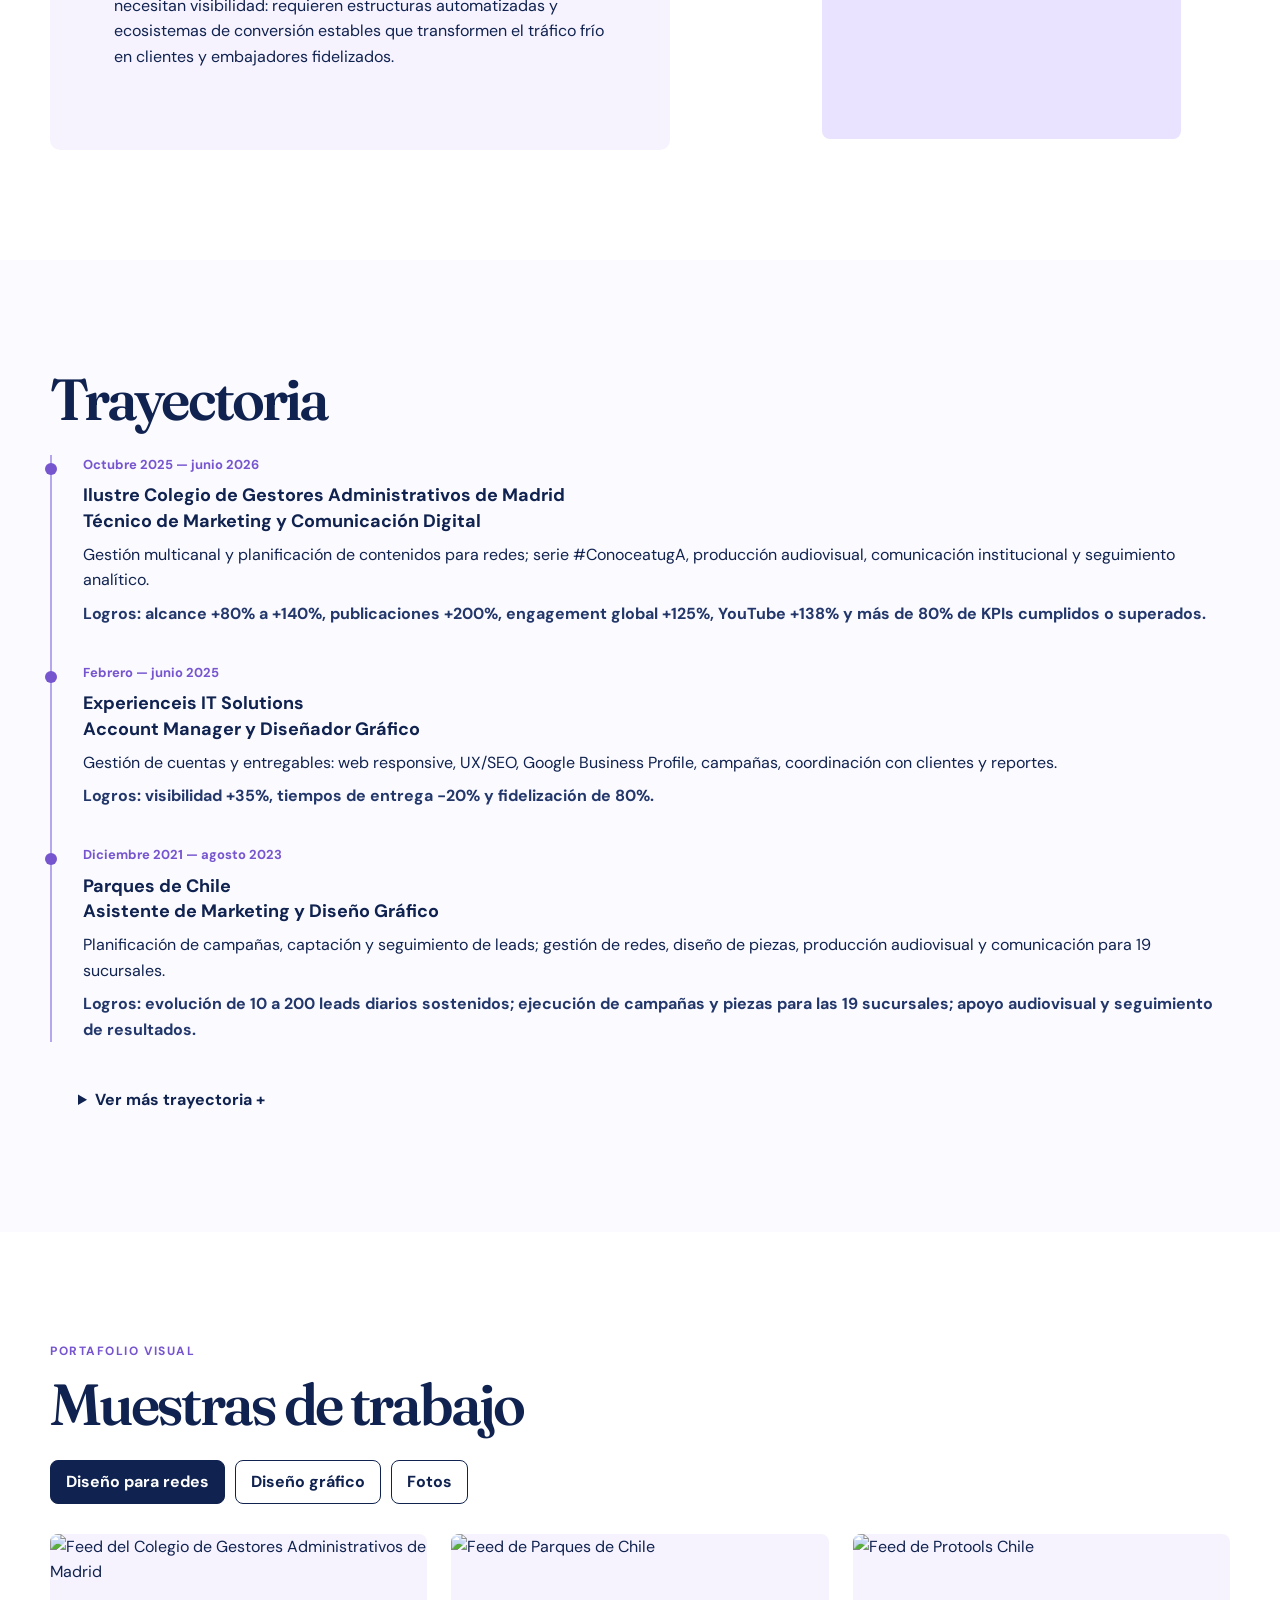
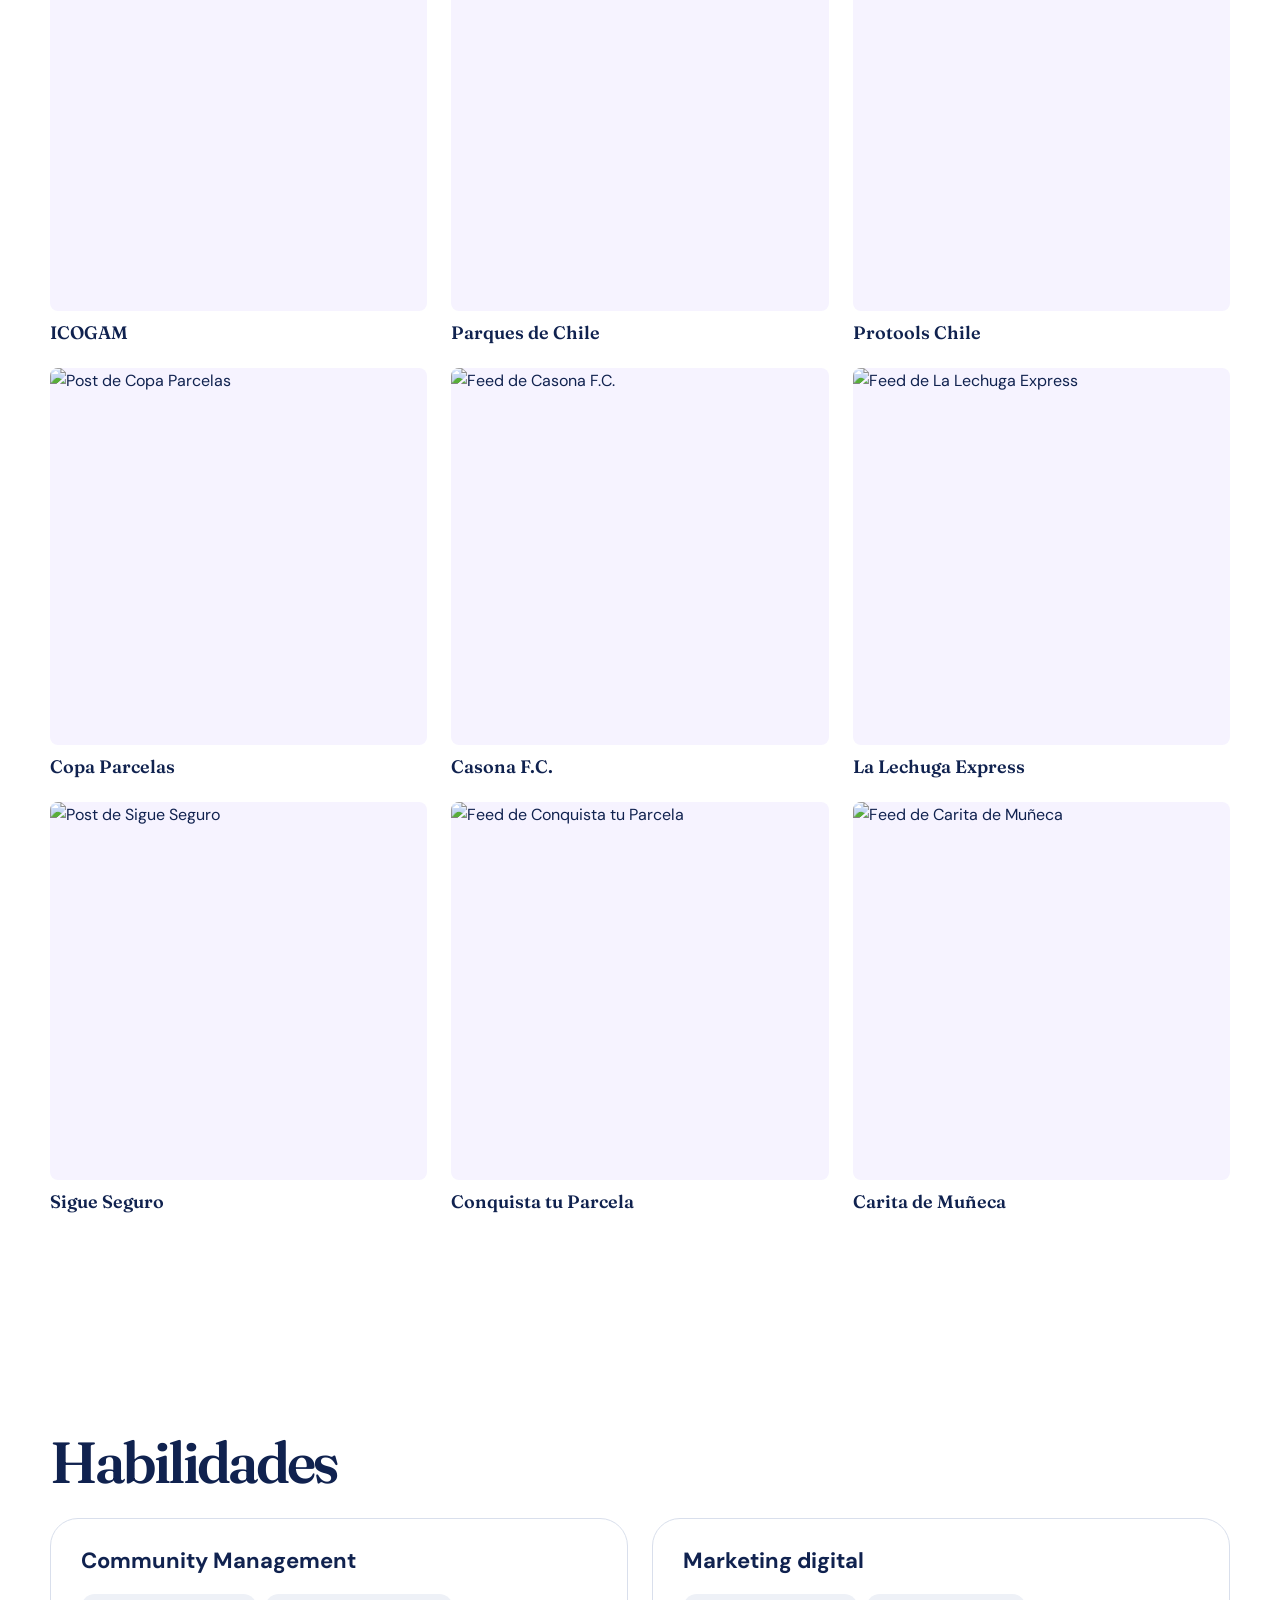
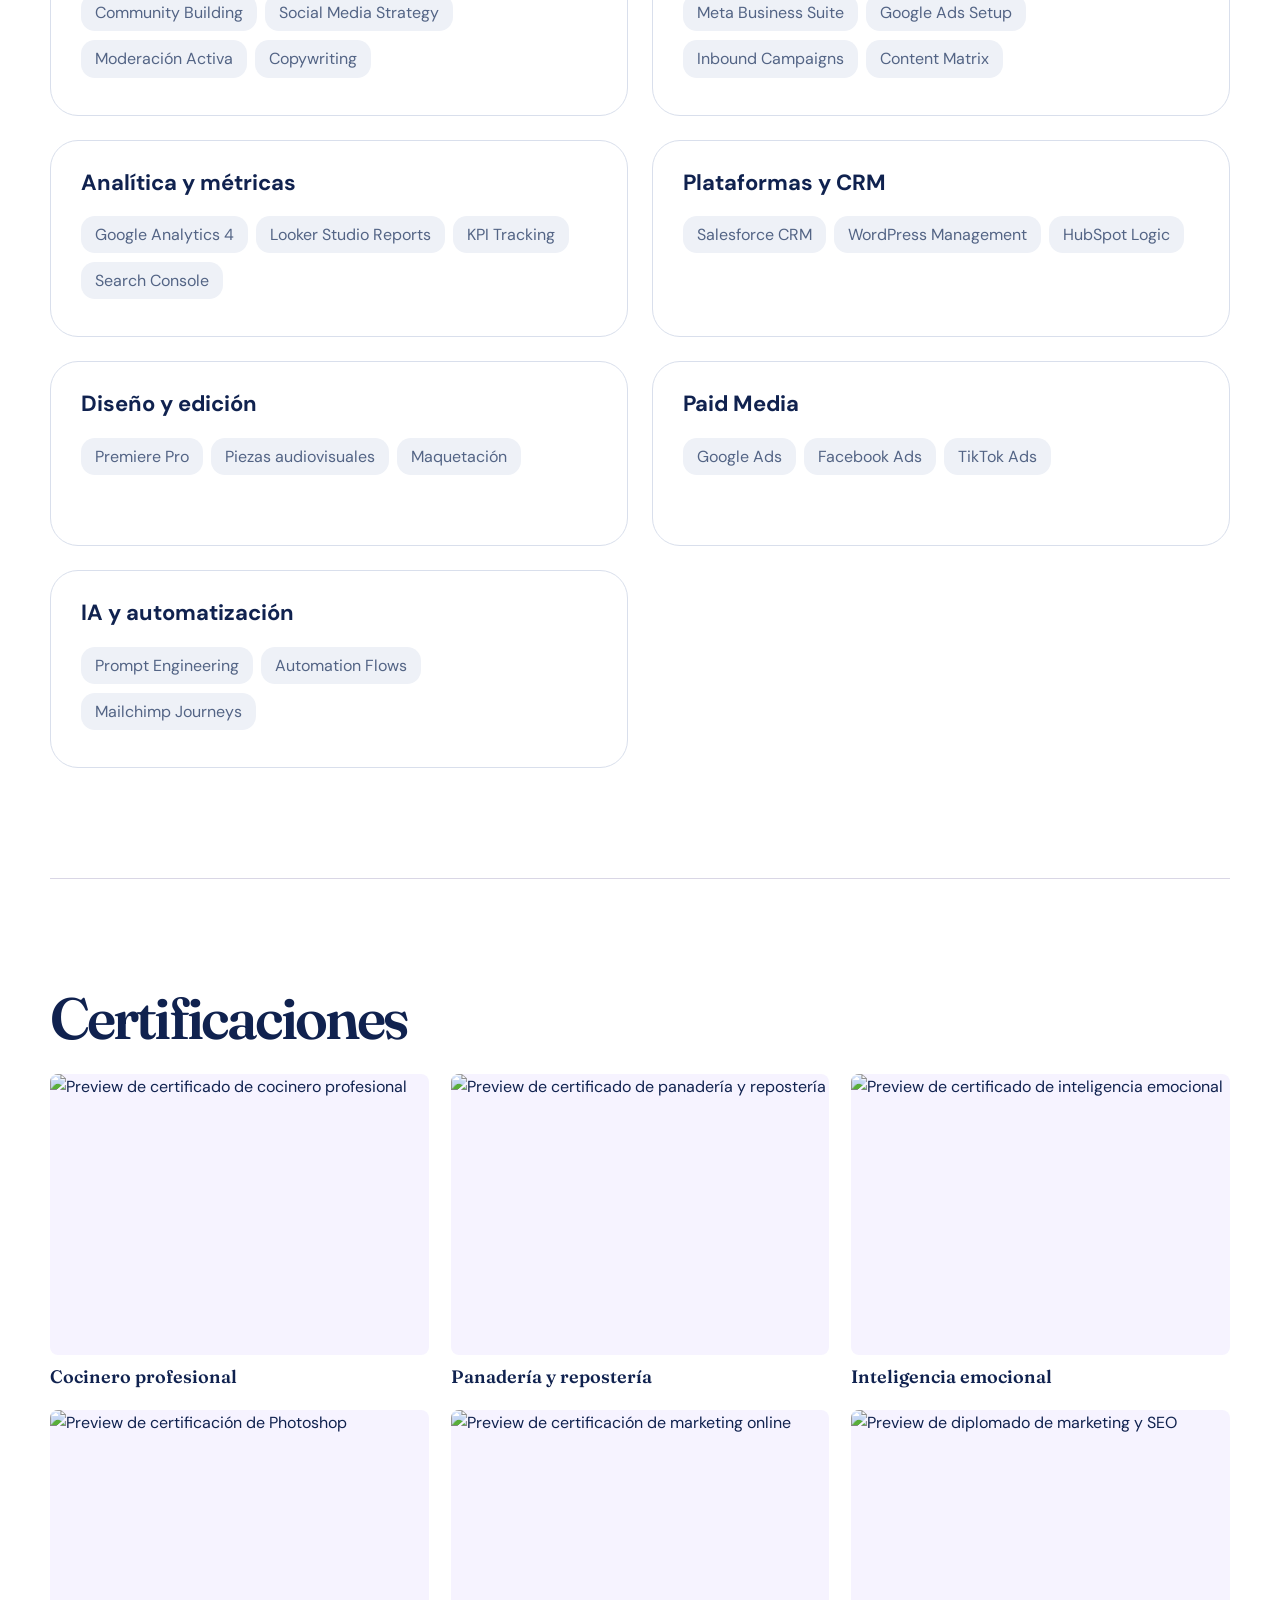
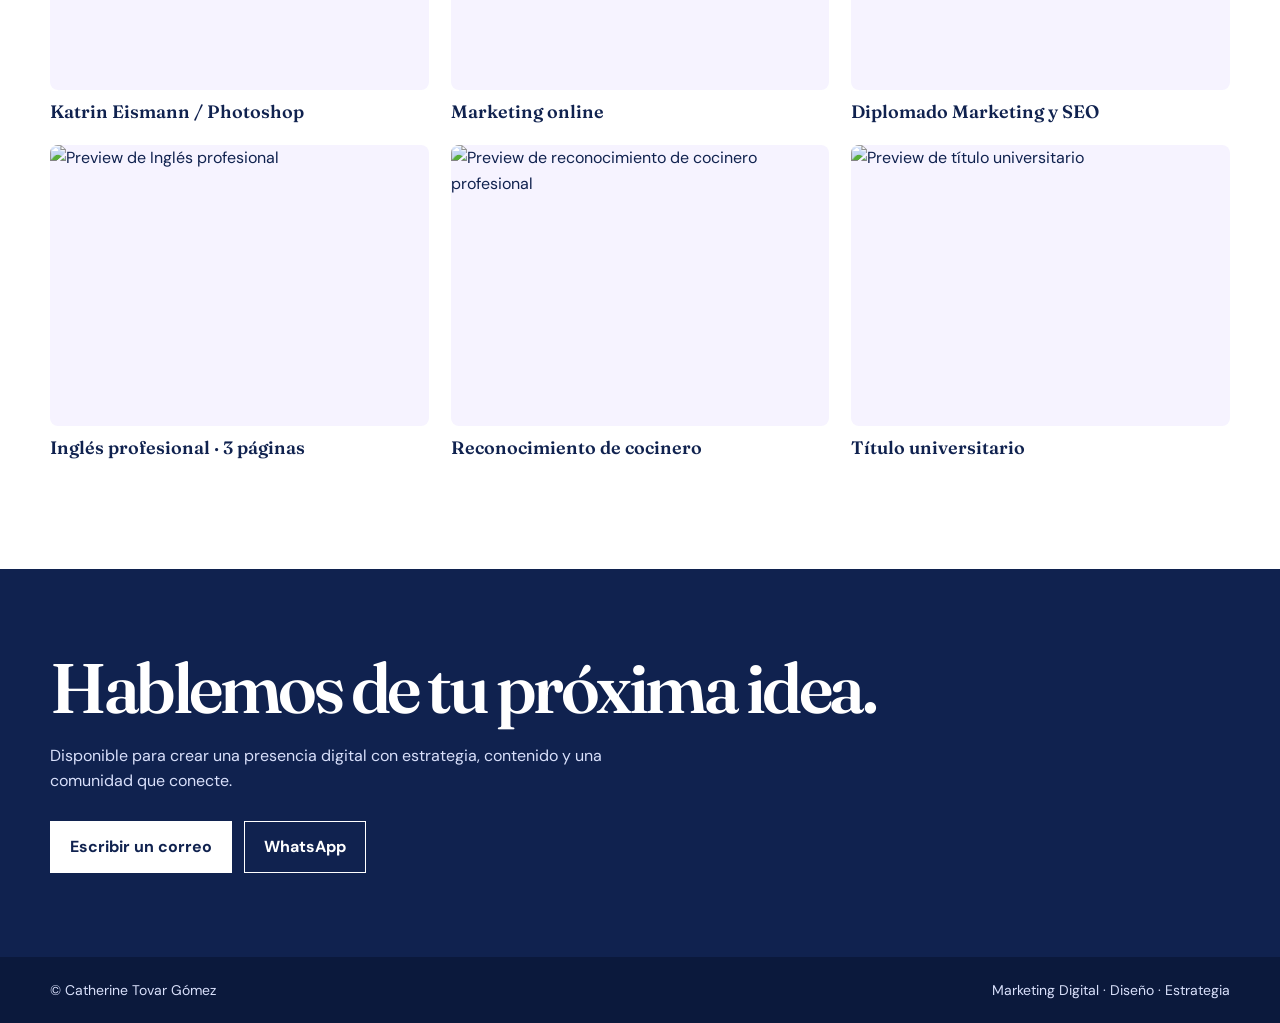
==== commit dc7123b8: "Publicar versión final del portafolio Reemplazo del sitio principal aprobado: estructura, estilos, i" ====
--- a/index.html
+++ b/index.html
@@ -1,33 +1,25 @@
 <!doctype html>
-<html lang="es" data-theme="dark">
+<html lang="es">
 <head>
-  <meta charset="utf-8">
-  <meta name="viewport" content="width=device-width, initial-scale=1">
-  <meta name="description" content="Portfolio de Catherine Tovar, Community Manager y especialista en Marketing Digital.">
-  <title>Catherine Tovar | Community Manager & Marketing Digital</title>
-  <link rel="preconnect" href="https://fonts.googleapis.com">
-  <link rel="preconnect" href="https://fonts.gstatic.com" crossorigin>
-  <link href="https://fonts.googleapis.com/css2?family=Inter:wght@400;500;600;700;800&display=swap" rel="stylesheet">
-  <style>
-    :root{--bg:#0d1018;--surface:#151a27;--surface-2:#1b2131;--text:#edf1fa;--muted:#aeb8ca;--line:#2b3448;--accent:#78e0bd;--accent-2:#a7a0ff;--shadow:0 18px 45px #0004;--radius:20px} [data-theme="light"]{--bg:#f7f8fb;--surface:#fff;--surface-2:#f0f2f7;--text:#182033;--muted:#647087;--line:#dfe4ed;--accent:#087b5a;--accent-2:#5d55d8;--shadow:0 18px 45px #18203312}
-    *{box-sizing:border-box} html{scroll-behavior:smooth} body{margin:0;background:var(--bg);color:var(--text);font:16px/1.6 Inter,system-ui,sans-serif;transition:.25s background,.25s color} a{color:inherit;text-decoration:none} .container{width:min(1120px,calc(100% - 40px));margin:auto}.navbar{position:sticky;top:0;z-index:20;background:color-mix(in srgb,var(--bg) 88%,transparent);backdrop-filter:blur(16px);border-bottom:1px solid var(--line)}.nav-inner{height:74px;display:flex;align-items:center;justify-content:space-between;gap:16px}.logo{font-weight:800;font-size:1.1rem}.logo b{color:var(--accent)}.nav-menu{display:flex;align-items:center;gap:23px;list-style:none;margin:0;padding:0;color:var(--muted);font-size:.9rem}.nav-menu a:hover{color:var(--accent)}button{font:inherit}.theme-toggle,.menu-toggle{border:1px solid var(--line);background:var(--surface);color:var(--text);border-radius:10px;width:40px;height:40px;cursor:pointer}.menu-toggle{display:none}
-    .hero{min-height:calc(100vh - 74px);display:grid;grid-template-columns:1.15fr .85fr;align-items:center;gap:70px;padding:80px 0}.eyebrow{color:var(--accent);font-size:.82rem;letter-spacing:.12em;text-transform:uppercase;font-weight:700;margin:0 0 12px}.name{font-size:clamp(2.7rem,6vw,5.5rem);line-height:.98;letter-spacing:-.075em;margin:0}.role{margin:16px 0 18px;font-size:clamp(1.1rem,2.3vw,1.65rem);font-weight:600;color:var(--accent-2)}.intro{max-width:600px;color:var(--muted);font-size:1.05rem}.hero-actions{display:flex;flex-wrap:wrap;gap:11px;margin-top:30px}.btn{display:inline-flex;align-items:center;justify-content:center;gap:8px;min-height:46px;padding:0 18px;border:1px solid var(--line);border-radius:12px;background:var(--surface);font-weight:600;font-size:.9rem;transition:.2s transform,.2s background}.btn:hover{transform:translateY(-2px);background:var(--surface-2)}.btn.primary{background:var(--accent);border-color:var(--accent);color:#08251c}.btn svg{width:18px;height:18px;fill:currentColor}.hero-photo{aspect-ratio:4/5;background:linear-gradient(140deg,var(--accent-2),var(--accent));padding:10px;border-radius:34px;box-shadow:var(--shadow);transform:rotate(2deg)}.hero-photo img{width:100%;height:100%;display:block;object-fit:cover;border-radius:27px;filter:saturate(.85)}
-    section{padding:92px 0;border-top:1px solid var(--line)}.section-label{font-weight:700;text-transform:uppercase;letter-spacing:.12em;font-size:.78rem;color:var(--accent);margin:0 0 7px}.section-title{font-size:clamp(2rem,4vw,3.5rem);letter-spacing:-.055em;line-height:1.05;margin:0 0 42px}.about-grid{display:grid;grid-template-columns:1fr .95fr;gap:60px}.about-copy p{color:var(--muted);margin:0 0 18px}.subheading{font-size:1.1rem;margin:38px 0 16px}.timeline{border-left:2px solid var(--accent);padding-left:24px}.timeline-item{position:relative;padding:0 0 26px}.timeline-item:before{content:"";position:absolute;width:10px;height:10px;border:3px solid var(--bg);background:var(--accent);border-radius:100%;left:-31px;top:6px}.timeline h4{margin:0;font-size:1rem}.timeline span{display:block;color:var(--accent-2);font-size:.82rem;font-weight:600;margin:3px 0 7px}.timeline p{font-size:.91rem;margin:0}.more-experience{display:none;margin-top:6px}.more-experience.show{display:block}.more-button{margin-top:8px;color:var(--accent);background:transparent;border:0;padding:6px 0;cursor:pointer;font-weight:700}.skills-grid{display:grid;grid-template-columns:repeat(2,1fr);gap:14px}.skill-card{padding:20px;background:var(--surface);border:1px solid var(--line);border-radius:var(--radius)}.skill-card h4{font-size:.88rem;margin:0 0 13px}.pills{display:flex;flex-wrap:wrap;gap:7px}.pill{padding:5px 9px;border-radius:8px;background:var(--surface-2);font-size:.72rem;color:var(--muted)}
-    .cases{display:grid;gap:18px}.case{padding:27px;background:var(--surface);border:1px solid var(--line);border-radius:var(--radius)}.case-meta{font-weight:700;color:var(--accent);font-size:.8rem}.case h3{margin:6px 0 20px;font-size:1.4rem}.case-flow{display:grid;grid-template-columns:repeat(3,1fr);gap:16px}.flow{padding:17px;background:var(--surface-2);border-radius:13px}.flow b{display:block;font-size:.77rem;text-transform:uppercase;letter-spacing:.07em;margin-bottom:7px}.flow p{font-size:.87rem;color:var(--muted);margin:0}.flow.result{outline:1px solid color-mix(in srgb,var(--accent) 52%,transparent)}
-    .services{display:grid;grid-template-columns:repeat(5,1fr);gap:12px}.service{padding:21px 14px;text-align:center;border:1px solid var(--line);border-radius:16px;background:var(--surface)}.service i{font-style:normal;font-size:1.5rem}.service h3{font-size:.86rem;margin:10px 0 0}.work-tabs{display:flex;flex-wrap:wrap;gap:9px;margin-bottom:24px}.tab{border:1px solid var(--line);border-radius:999px;padding:9px 15px;background:var(--surface);color:var(--muted);cursor:pointer;font-size:.85rem}.tab.active{background:var(--accent);border-color:var(--accent);color:#08251c;font-weight:700}.work-panel{display:none;grid-template-columns:repeat(2,1fr);gap:18px}.work-panel.active{display:grid}.work-card{overflow:hidden;border:1px solid var(--line);background:var(--surface);border-radius:18px}.sample{height:190px;padding:20px;display:flex;align-items:flex-end;color:#fff;font-weight:700;background:linear-gradient(135deg,#657797,#263149)}.sample.copy{background:linear-gradient(135deg,#8d726f,#362833)}.sample.design{background:linear-gradient(135deg,#535699,#9b73a0)}.sample.video{background:linear-gradient(135deg,#057c72,#25404c)}.work-card div:last-child{padding:18px}.work-card h4{margin:0 0 5px}.work-card p{margin:0;color:var(--muted);font-size:.87rem}.reports{margin-top:42px}.gallery{display:grid;grid-template-columns:repeat(4,1fr);gap:12px}.gallery-card{aspect-ratio:1;border:1px dashed var(--line);border-radius:16px;background:var(--surface);display:flex;align-items:center;justify-content:center;text-align:center;padding:13px;color:var(--muted);font-size:.78rem}.gallery-card strong{display:block;color:var(--text);margin-bottom:4px}
-    .contact{padding:82px 0;text-align:center}.contact-box{padding:clamp(30px,7vw,75px);border:1px solid var(--line);border-radius:28px;background:radial-gradient(circle at top right,color-mix(in srgb,var(--accent-2) 20%,transparent),transparent 42%),var(--surface)}.contact h2{font-size:clamp(2rem,4vw,3.5rem);letter-spacing:-.05em;line-height:1.05;margin:0}.contact p{max-width:660px;margin:18px auto 28px;color:var(--muted)}.contact-actions{display:flex;justify-content:center;flex-wrap:wrap;gap:12px}footer{border-top:1px solid var(--line);text-align:center;padding:25px;color:var(--muted);font-size:.8rem}
-    @media(max-width:820px){.hero,.about-grid{grid-template-columns:1fr;gap:35px}.hero{padding:55px 0}.hero-photo{max-width:420px;order:-1;justify-self:center}.services{grid-template-columns:repeat(3,1fr)}.case-flow{grid-template-columns:1fr}.gallery{grid-template-columns:repeat(2,1fr)}.nav-menu{display:none;position:absolute;top:74px;right:20px;width:220px;padding:17px;gap:15px;align-items:flex-start;flex-direction:column;background:var(--surface);border:1px solid var(--line);border-radius:14px;box-shadow:var(--shadow)}.nav-menu.open{display:flex}.menu-toggle{display:block}.nav-actions{display:flex;gap:8px}}@media(max-width:540px){.container{width:min(100% - 28px,1120px)}section{padding:68px 0}.work-panel{grid-template-columns:1fr}.services{grid-template-columns:repeat(2,1fr)}.hero-actions .btn{width:100%}.name{font-size:3.2rem}.gallery{grid-template-columns:1fr 1fr}}
-  </style>
+  <meta charset="utf-8"><meta name="viewport" content="width=device-width, initial-scale=1">
+  <meta name="description" content="Portafolio de Catherine Tovar Gómez, Community Manager y profesional de Marketing Digital.">
+  <title>Catherine Tovar Gómez · Portafolio</title>
+  <link rel="preconnect" href="https://fonts.googleapis.com"><link rel="preconnect" href="https://fonts.gstatic.com" crossorigin>
+  <link href="https://fonts.googleapis.com/css2?family=DM+Sans:wght@400;500;700&family=Fraunces:opsz,wght@9..144,500;9..144,600;9..144,700&display=swap" rel="stylesheet"><link rel="stylesheet" href="site.css"><script defer src="portfolio.js"></script>
 </head>
 <body>
-  <nav class="navbar"><div class="container nav-inner"><a class="logo" href="#inicio">Caty<b>.</b>Digital</a><div class="nav-actions"><ul class="nav-menu" id="navMenu"><li><a href="#sobre-mi">Sobre mí</a></li><li><a href="#casos">Casos</a></li><li><a href="#servicios">Servicios</a></li><li><a href="#muestras">Muestras</a></li><li><a href="#contacto">Contacto</a></li></ul><button class="theme-toggle" id="themeToggle" aria-label="Cambiar tema">☼</button><button class="menu-toggle" id="menuToggle" aria-label="Abrir menú">☰</button></div></div></nav>
-  <main>
-    <header class="container hero" id="inicio"><div><p class="eyebrow">Marketing, comunidad y datos</p><h1 class="name">Catherine Tovar</h1><p class="role">Community Manager &amp; Marketing Digital</p><p class="intro">Construyo comunidades y estrategias de contenido que conectan con las personas, apoyadas por datos y objetivos claros de negocio.</p><div class="hero-actions"><a class="btn primary" href="#contacto">Trabajemos juntos</a><a class="btn" href="https://www.linkedin.com/in/catherine-tovar/" target="_blank" rel="noopener">LinkedIn</a><a class="btn" href="https://wa.me/34612275973" target="_blank" rel="noopener">WhatsApp</a><a class="btn" href="mailto:ctovar.jobs@gmail.com">Correo</a><a class="btn" href="#" aria-label="Descargar CV">Descargar CV</a></div></div><div class="hero-photo"><img src="https://images.unsplash.com/photo-1573496359142-b8d87734a5a2?auto=format&amp;fit=crop&amp;w=600&amp;q=80" alt="Catherine Tovar Gómez"></div></header>
-    <section id="sobre-mi"><div class="container"><p class="section-label">Perfil profesional</p><h2 class="section-title">Sobre mí</h2><div class="about-grid"><div class="about-copy"><p>Soy Catherine Tovar, Licenciada en Comunicación Social con más de 6 años de trayectoria especializada en Marketing Digital, Community Management y analítica web. Mi filosofía profesional se rige por un principio claro: <strong>unificar estrategia, comunidad y datos</strong>.</p><p>A lo largo de mi trayectoria he descubierto que las marcas no solo necesitan visibilidad: requieren estructuras automatizadas y ecosistemas de conversión estables que transformen el tráfico frío en clientes y embajadores fidelizados.</p><h3 class="subheading">Trayectoria &amp; hitos clave</h3><div class="timeline"><article class="timeline-item"><h4>ICOGAM</h4><span>Revitalización comunitaria institucional</span><p>Estrategias audiovisuales nativas e institucionalización de formatos multiplataforma, con repuntes superiores al +120% en engagement global.</p></article><article class="timeline-item"><h4>Experienceis IT Solutions</h4><span>Gestión de leads y automatización CRM</span><p>Flujos automáticos de nutrición y cuadros de mando analíticos orientados a incrementar la conversión B2B.</p></article><article class="timeline-item"><h4>Parques de Chile</h4><span>Expansión territorial y performance marketing</span><p>Lanzamiento y administración de publicidad pagada, con segmentación distribuida para 19 sucursales activas en España.</p></article><div class="more-experience" id="moreExperience"><article class="timeline-item"><h4>Protools</h4><span>Experiencia adicional</span><p>Información de la experiencia pendiente de incorporar.</p></article></div></div><button class="more-button" id="moreButton" aria-expanded="false">Más empresas o empleos +</button></div><div><h3 class="subheading" style="margin-top:0">Habilidades especializadas</h3><div class="skills-grid"><article class="skill-card"><h4>Community Management</h4><div class="pills"><span class="pill">Community Building</span><span class="pill">Social Media Strategy</span><span class="pill">Moderación Activa</span><span class="pill">Copywriting Persuasivo</span></div></article><article class="skill-card"><h4>Marketing digital &amp; herramientas</h4><div class="pills"><span class="pill">Meta Business Suite</span><span class="pill">Google Ads Setup</span><span class="pill">Inbound Campaigns</span><span class="pill">Content Matrix</span></div></article><article class="skill-card"><h4>Analítica &amp; métricas</h4><div class="pills"><span class="pill">Google Analytics 4</span><span class="pill">Looker Studio Reports</span><span class="pill">KPI Tracking</span><span class="pill">Search Console</span></div></article><article class="skill-card"><h4>Plataformas &amp; CRM</h4><div class="pills"><span class="pill">Salesforce CRM</span><span class="pill">WordPress Management</span><span class="pill">HubSpot Logic</span></div></article><article class="skill-card"><h4>IA &amp; automatización</h4><div class="pills"><span class="pill">Prompt Engineering</span><span class="pill">Automation Flows</span><span class="pill">Mailchimp Journeys</span></div></article><article class="skill-card"><h4>Diseño y edición</h4><div class="pills"><span class="pill">Premiere Pro</span><span class="pill">Piezas audiovisuales</span><span class="pill">Maquetación</span></div></article></div></div></div></div></section>
-    <section id="casos"><div class="container"><p class="section-label">Resultados</p><h2 class="section-title">Casos de estudio</h2><div class="cases"><article class="case"><span class="case-meta">ICOGAM — Institución Pública</span><h3>Estrategia de Community Avanzada</h3><div class="case-flow"><div class="flow"><b>Objetivo</b><p>Multiplicar el alcance orgánico y consolidar la cercanía de la institución con sus colegiados en siete canales sociales.</p></div><div class="flow"><b>Estrategia</b><p>Píldoras audiovisuales en Premiere Pro y serie de entrevistas #ConoceATuGA para humanizar la marca.</p></div><div class="flow result"><b>Resultados</b><p>+125% de engagement global y crecimiento del alcance orgánico entre +80% y +140% en canales clave.</p></div></div></article><article class="case"><span class="case-meta">Experienceis — Tech Startup</span><h3>Gestión de Leads &amp; Optimización CRM</h3><div class="case-flow"><div class="flow"><b>Objetivo</b><p>Estructurar la captación digital y reducir los tiempos operacionales en el tratamiento de registros B2B.</p></div><div class="flow"><b>Estrategia</b><p>Workflows automatizados, landing pages bajo directrices UX/SEO y secuencias de email marketing.</p></div><div class="flow result"><b>Resultados</b><p>-20% en tiempos de procesamiento, +35% en visibilidad online y 80% de retención/fidelización.</p></div></div></article><article class="case"><span class="case-meta">Parques de Chile — E-commerce &amp; Retail</span><h3>Expansión Territorial &amp; Performance Marketing</h3><div class="case-flow"><div class="flow"><b>Objetivo</b><p>Crear un ecosistema de captación que abasteciera los objetivos comerciales de 19 sucursales nacionales.</p></div><div class="flow"><b>Estrategia</b><p>Cuentas de Meta Ads y Google Ads con segmentación geolocalizada y control de presupuestos dinámicos.</p></div><div class="flow result"><b>Resultados</b><p>Escalabilidad de 10 a 200 leads cualificados diarios, costes estables y metas comerciales trimestrales triplicadas.</p></div></div></article></div></div></section>
-    <section id="servicios"><div class="container"><p class="section-label">Qué puedo aportar</p><h2 class="section-title">Servicios &amp; especialidades</h2><div class="services"><article class="service"><i>👥</i><h3>Community Management</h3></article><article class="service"><i>📝</i><h3>Estrategia de Contenido</h3></article><article class="service"><i>⚙️</i><h3>Marketing Automation</h3></article><article class="service"><i>📊</i><h3>CRM &amp; Lead Management</h3></article><article class="service"><i>📈</i><h3>Analytics &amp; Reporting</h3></article></div></div></section>
-    <section id="muestras"><div class="container"><p class="section-label">Portfolio visual</p><h2 class="section-title">Muestras de trabajo</h2><div class="work-tabs" role="tablist"><button class="tab active" data-tab="contenido">Contenido y redacción</button><button class="tab" data-tab="diseno">Diseño y edición</button><button class="tab" data-tab="video">Video</button></div><div class="work-panel active" id="contenido"><article class="work-card"><div class="sample">Muestra de post</div><div><h4>Campaña audiovisual</h4><p>Estrategia de reels nativos con alto engagement orgánico.</p></div></article><article class="work-card"><div class="sample copy">Muestra de copywriting</div><div><h4>Estructuras de redacción</h4><p>Planificación de guiones optimizados para retención.</p></div></article></div><div class="work-panel" id="diseno"><article class="work-card"><div class="sample design">Diseño y maquetación</div><div><h4>Catálogos y flyers</h4><p>Líneas gráficas corporativas adaptadas a la identidad de marca.</p></div></article><article class="work-card"><div class="sample design">Mockup de landing page</div><div><h4>Estructuras web UX</h4><p>Prototipos minimalistas orientados a la conversión directa.</p></div></article></div><div class="work-panel" id="video"><article class="work-card"><div class="sample video">Video promocional</div><div><h4>Contenido audiovisual</h4><p>Piezas nativas para formatos sociales.</p></div></article></div><div class="reports"><h3 class="subheading">Reportes y certificados</h3><div class="gallery"><div class="gallery-card"><div><strong>Reporte analítico</strong>Looker Studio</div></div><div class="gallery-card"><div><strong>Certificado</strong>Comunicación Social</div></div><div class="gallery-card"><div><strong>Certificado</strong>SEO &amp; Marketing</div></div><div class="gallery-card"><div><strong>Próxima muestra</strong>Imagen o documento</div></div></div></div></div></section>
-    <section class="contact" id="contacto"><div class="container"><div class="contact-box"><p class="section-label">Contacto</p><h2>¿Hablamos de tu próximo proyecto?</h2><p>Si eres una empresa, un equipo o un profesional independiente y buscas apoyo en contenido, comunidad, automatización o análisis, estaré encantada de conocer tu proyecto.</p><div class="contact-actions"><a class="btn primary" href="mailto:ctovar.jobs@gmail.com">ctovar.jobs@gmail.com</a><a class="btn" href="https://wa.me/34612275973" target="_blank" rel="noopener"><svg viewBox="0 0 24 24" aria-hidden="true"><path d="M20.5 3.5A11.8 11.8 0 0012.1 0C5.6 0 .3 5.3.3 11.8c0 2.1.6 4.2 1.7 6L0 24l6.4-2.1a11.8 11.8 0 005.7 1.5h.1c6.5 0 11.8-5.3 11.8-11.8 0-3.2-1.2-6.1-3.5-8.1zM12.1 21.4c-1.8 0-3.6-.5-5.1-1.4l-.4-.2-3.8 1.3 1.3-3.7-.3-.4a9.7 9.7 0 01-1.5-5.2c0-5.4 4.4-9.8 9.8-9.8 2.6 0 5.1 1 6.9 2.9a9.7 9.7 0 012.8 6.9c0 5.4-4.4 9.8-9.7 9.8zm5.4-7.3c-.3-.2-1.8-.9-2.1-1-.3-.1-.5-.2-.7.2s-.8 1-1 1.2-.3.2-.6.1c-1.8-.9-3-1.6-4.1-3.6-.3-.4.2-.4.5-1.1.1-.2.1-.4 0-.6l-1-2.2c-.2-.5-.5-.4-.7-.4h-.6c-.2 0-.5.1-.8.4s-1 1-1 2.4 1 2.8 1.2 3c.1.2 2.1 3.2 5 4.5.7.3 1.2.5 1.7.6.7.2 1.3.2 1.8.1.6-.1 1.8-.7 2.1-1.4.2-.7.2-1.3.2-1.4-.1-.1-.3-.2-.6-.3z"/></svg>WhatsApp</a></div></div></div></section>
-  </main><footer>© 2026 Catherine Tovar Gómez. Todos los derechos reservados.</footer>
-  <script>const root=document.documentElement,theme=document.getElementById('themeToggle'),menu=document.getElementById('menuToggle'),nav=document.getElementById('navMenu'),saved=localStorage.getItem('theme')||'dark';root.dataset.theme=saved;theme.textContent=saved==='dark'?'☼':'☾';theme.onclick=()=>{const next=root.dataset.theme==='dark'?'light':'dark';root.dataset.theme=next;localStorage.setItem('theme',next);theme.textContent=next==='dark'?'☼':'☾'};menu.onclick=()=>nav.classList.toggle('open');nav.querySelectorAll('a').forEach(a=>a.onclick=()=>nav.classList.remove('open'));document.getElementById('moreButton').onclick=e=>{const panel=document.getElementById('moreExperience'),open=panel.classList.toggle('show');e.currentTarget.setAttribute('aria-expanded',open);e.currentTarget.textContent=open?'Mostrar menos −':'Más empresas o empleos +'};document.querySelectorAll('.tab').forEach(button=>button.onclick=()=>{document.querySelectorAll('.tab,.work-panel').forEach(el=>el.classList.remove('active'));button.classList.add('active');document.getElementById(button.dataset.tab).classList.add('active')});</script>
+<a class="skip-link" href="#contenido">Saltar al contenido</a>
+<header class="site-header"><div class="header-inner shell"><a class="brand" href="#inicio" aria-label="Catherine Tovar Gómez, inicio"><img src="assets/brand/catt-digital-lila-1024x768.png" width="1024" height="768" alt="Catt Digital"></a><div class="header-rule" aria-hidden="true"></div><button class="nav-toggle" type="button" aria-expanded="false" aria-controls="nav-links">Menú</button><nav class="nav-links" id="nav-links" aria-label="Navegación principal"><a href="#sobre-mi">Sobre mí</a><a href="#trayectoria">Trayectoria</a><a href="#muestras">Muestras</a><a href="#formacion">Formación</a><a href="#contacto">Contacto</a></nav></div></header>
+<main id="contenido">
+<section class="hero shell" id="inicio" aria-labelledby="hero-title"><div class="hero-copy"><h1 id="hero-title">Catherine<br>Tovar Gómez</h1><p class="hero-role">Community Manager <span aria-hidden="true">&amp;</span> Marketing Digital</p><p class="hero-intro">Ayudo a las empresas a <strong>construir su presencia digital, conectar con sus audiencias y convertir ideas en resultados</strong> a través de estrategia, contenido y creatividad.</p><p class="hero-specialties">Marketing digital · Diseño · SEO/SEM · Paid Media · Redacción · Creación de contenido · Analítica.</p><div class="hero-actions"><a class="button button-primary" href="#muestras">Ver proyectos <span aria-hidden="true">↘</span></a><div class="hero-contact-links" aria-label="Canales de contacto"><a href="https://www.linkedin.com/in/catherine-tovar/" target="_blank" rel="noopener">LinkedIn</a><a href="https://wa.me/34612275973" target="_blank" rel="noopener">WhatsApp</a><a href="mailto:ctovar.jobs@gmail.com">Correo</a></div></div></div><div class="hero-shapes" aria-hidden="true"><span class="shape shape-large"></span><span class="shape shape-arch"></span><span class="shape shape-small"></span></div></section>
+<section class="proof"><div class="shell proof-grid"><p><strong>6+ años</strong><span>en marketing y comunicación</span></p><p><strong>7 especialidades</strong><span>de estrategia a analítica</span></p><p><strong>Proyectos reales</strong><span>para marcas y comunidades</span></p></div></section>
+<section class="section shell about" id="sobre-mi" aria-labelledby="about-title"><div class="about-copy"><p class="eyebrow">Perfil profesional</p><h2 id="about-title">Sobre mí</h2><p>Soy Catherine Tovar, Licenciada en Comunicación Social con más de 6 años de trayectoria especializada en Marketing Digital, Community Management y analítica web. Mi filosofía profesional se rige por un principio claro: <strong>unificar estrategia, comunidad y datos</strong>.</p><p>A lo largo de mi trayectoria he descubierto que las marcas no solo necesitan visibilidad: requieren estructuras automatizadas y ecosistemas de conversión estables que transformen el tráfico frío en clientes y embajadores fidelizados.</p></div><figure class="about-portrait"><img src="assets/profile/catherine-tovar-final.avif" srcset="assets/profile/catherine-tovar-final-320.avif 320w, assets/profile/catherine-tovar-final.avif 359w" sizes="(max-width: 720px) 80vw, 359px" width="359" height="486" alt="Retrato profesional de Catherine Tovar Gómez"></figure></section>
+<section class="section trajectory" id="trayectoria" aria-labelledby="trajectory-title"><div class="shell profile-map"><div class="career"><h2 id="trajectory-title">Trayectoria</h2><ol class="career-timeline"><li><span aria-hidden="true"></span><article><p class="period">Octubre 2025 — junio 2026</p><h3><strong>Ilustre Colegio de Gestores Administrativos de Madrid</strong><br>Técnico de Marketing y Comunicación Digital</h3><p>Gestión multicanal y planificación de contenidos para redes; serie #ConoceatugA, producción audiovisual, comunicación institucional y seguimiento analítico.</p><p class="result"><strong>Logros:</strong> alcance +80% a +140%, publicaciones +200%, engagement global +125%, YouTube +138% y más de 80% de KPIs cumplidos o superados.</p></article></li><li><span aria-hidden="true"></span><article><p class="period">Febrero — junio 2025</p><h3><strong>Experienceis IT Solutions</strong><br>Account Manager y Diseñador Gráfico</h3><p>Gestión de cuentas y entregables: web responsive, UX/SEO, Google Business Profile, campañas, coordinación con clientes y reportes.</p><p class="result"><strong>Logros:</strong> visibilidad +35%, tiempos de entrega -20% y fidelización de 80%.</p></article></li><li><span aria-hidden="true"></span><article><p class="period">Diciembre 2021 — agosto 2023</p><h3><strong>Parques de Chile</strong><br>Asistente de Marketing y Diseño Gráfico</h3><p>Planificación de campañas, captación y seguimiento de leads; gestión de redes, diseño de piezas, producción audiovisual y comunicación para 19 sucursales.</p><p class="result"><strong>Logros:</strong> evolución de 10 a 200 leads diarios sostenidos; ejecución de campañas y piezas para las 19 sucursales; apoyo audiovisual y seguimiento de resultados.</p></article></li></ol><details class="more-career"><summary>Ver más trayectoria <span aria-hidden="true">+</span></summary><article><p class="period">Septiembre 2020 — diciembre 2021</p><h3><strong>Protools Spa</strong><br>Analista de Marketing y Community Manager</h3><p>Planificación y gestión de redes, SEO/SEM, campañas de captación, analítica de resultados e inbound marketing.</p><p class="result"><strong>Logros:</strong> comunidad +32% y 80% de efectividad reportada en campañas.</p></article></details></div></div></section>
+<section class="section shell samples" id="muestras" aria-labelledby="samples-title"><div class="samples-heading"><p>Portafolio visual</p><h2 id="samples-title">Muestras de trabajo</h2></div><div class="sample-filters" aria-label="Filtrar muestras"><button type="button" data-filter="social" aria-pressed="true">Diseño para redes</button><button type="button" data-filter="graphic" aria-pressed="false">Diseño gráfico</button><button type="button" data-filter="media" aria-pressed="false">Fotos</button></div><div class="collection-grid">
+<article class="collection" data-category="social"><button class="collection-trigger" type="button" data-gallery="icogam"><img src="assets/collections/icogam-current-01.jpg" width="1200" height="1200" alt="Feed del Colegio de Gestores Administrativos de Madrid"><span>ICOGAM</span></button></article><article class="collection" data-category="social"><button class="collection-trigger" type="button" data-gallery="parques"><img src="assets/collections/parques-feed.avif" width="1200" height="797" alt="Feed de Parques de Chile"><span>Parques de Chile</span></button></article><article class="collection" data-category="social"><button class="collection-trigger" type="button" data-gallery="protools"><img src="assets/collections/protools-feed.avif" width="800" height="765" alt="Feed de Protools Chile"><span>Protools Chile</span></button></article><article class="collection" data-category="social"><button class="collection-trigger" type="button" data-gallery="copa"><img src="assets/projects/copa-post.avif" width="1080" height="1080" alt="Post de Copa Parcelas"><span>Copa Parcelas</span></button></article><article class="collection" data-category="social"><button class="collection-trigger" type="button" data-gallery="casona"><img src="assets/projects/casona-feed-new.jpg" width="828" height="1200" alt="Feed de Casona F.C."><span>Casona F.C.</span></button></article><article class="collection" data-category="social"><button class="collection-trigger" type="button" data-gallery="lechuga"><img src="assets/collections/lechuga-feed.avif" width="1200" height="1200" alt="Feed de La Lechuga Express"><span>La Lechuga Express</span></button></article><article class="collection" data-category="social"><button class="collection-trigger" type="button" data-gallery="sigue"><img src="assets/projects/sigue-seguro-proteccion.avif" width="1080" height="1080" alt="Post de Sigue Seguro"><span>Sigue Seguro</span></button></article><article class="collection" data-category="social"><button class="collection-trigger" type="button" data-gallery="conquista"><img src="assets/projects/conquista-feed.avif" width="570" height="572" alt="Feed de Conquista tu Parcela"><span>Conquista tu Parcela</span></button></article><article class="collection" data-category="social"><button class="collection-trigger" type="button" data-gallery="carita"><img src="assets/projects/carita-feed.avif" width="938" height="882" alt="Feed de Carita de Muñeca"><span>Carita de Muñeca</span></button></article>
+<article class="collection" data-category="graphic"><button class="collection-trigger" type="button" data-gallery="logos"><img src="assets/logos/casona-fc.avif" width="900" height="900" alt="Logotipo de Casona F.C."><span>Diseño de logos</span></button></article><article class="collection" data-category="graphic"><button class="collection-trigger" type="button" data-gallery="flyers"><img src="assets/collections/flyer-enrique.avif" width="1200" height="1200" alt="Flyer de Enrique Martínez"><span>Diseño de flyers</span></button></article><article class="collection" data-category="graphic"><button class="collection-trigger" type="button" data-gallery="web"><img src="assets/collections/web-aristek.avif" width="1200" height="794" alt="Preview web de Aristek"><span>Diseño web</span></button></article><article class="collection" data-category="graphic"><button class="collection-trigger" type="button" data-gallery="youtube"><img src="assets/collections/other-youtube.avif" width="1200" height="675" alt="Miniatura de YouTube"><span>Miniaturas de YouTube</span></button></article><article class="collection" data-category="graphic"><button class="collection-trigger" type="button" data-gallery="otros"><img src="assets/graphic/otros-cover.jpg" width="1200" height="1200" alt="Portada de otros diseños"><span>Otros diseños</span></button></article>
+<article class="collection" data-category="media"><button class="collection-trigger" type="button" data-gallery="fotos"><img src="assets/media/event-current-01.jpg" width="1200" height="800" alt="Fotografía de evento"><span>Fotos de eventos</span></button></article></div></section><section class="section shell skills" aria-labelledby="skills-title"><h2 id="skills-title">Habilidades</h2><div class="skills-grid"><article><h3>Community Management</h3><p>Community Building · Social Media Strategy · Moderación Activa · Copywriting</p></article><article><h3>Marketing digital</h3><p>Meta Business Suite · Google Ads Setup · Inbound Campaigns · Content Matrix</p></article><article><h3>Analítica y métricas</h3><p>Google Analytics 4 · Looker Studio Reports · KPI Tracking · Search Console</p></article><article><h3>Plataformas y CRM</h3><p>Salesforce CRM · WordPress Management · HubSpot Logic</p></article><article><h3>Diseño y edición</h3><p>Premiere Pro · Piezas audiovisuales · Maquetación</p></article><article><h3>Paid Media</h3><p>Google Ads · Facebook Ads · TikTok Ads</p></article><article><h3>IA y automatización</h3><p>Prompt Engineering · Automation Flows · Mailchimp Journeys</p></article></div></section>
+<section class="section shell formation" id="formacion" aria-labelledby="formation-title"><h1 id="formation-title">Certificaciones</h1><div class="certificate-grid"><article><button class="certificate-trigger" type="button" data-gallery="cocinero"><img src="assets/certificates/cocinero-profesional.avif" width="1060" height="1500" alt="Preview de certificado de cocinero profesional"><span>Cocinero profesional</span></button></article><article><button class="certificate-trigger" type="button" data-gallery="panaderia"><img src="assets/certificates/panaderia-reposteria.avif" width="1500" height="1060" alt="Preview de certificado de panadería y repostería"><span>Panadería y repostería</span></button></article><article><button class="certificate-trigger" type="button" data-gallery="emocional"><img src="assets/certificates/inteligencia-emocional.avif" width="1500" height="1159" alt="Preview de certificado de inteligencia emocional"><span>Inteligencia emocional</span></button></article><article><button class="certificate-trigger" type="button" data-gallery="photoshop"><img src="assets/certificates/katrin-eismann-photoshop.avif" width="1500" height="1159" alt="Preview de certificación de Photoshop"><span>Katrin Eismann / Photoshop</span></button></article><article><button class="certificate-trigger" type="button" data-gallery="marketing"><img src="assets/certificates/marketing-online.avif" width="1500" height="1159" alt="Preview de certificación de marketing online"><span>Marketing online</span></button></article><article><button class="certificate-trigger" type="button" data-gallery="diplomado"><img src="assets/certificates/diplomado-marketing-seo.avif" width="1500" height="1060" alt="Preview de diplomado de marketing y SEO"><span>Diplomado Marketing y SEO</span></button></article><article><button class="certificate-trigger" type="button" data-gallery="ingles"><img src="assets/certificates/ingles-profesional-1.avif" width="1061" height="1500" alt="Preview de Inglés profesional"><span>Inglés profesional · 3 páginas</span></button></article><article><button class="certificate-trigger" type="button" data-gallery="reconocimiento"><img src="assets/certificates/reconocimiento-cocinero.avif" width="1500" height="1060" alt="Preview de reconocimiento de cocinero profesional"><span>Reconocimiento de cocinero</span></button></article><article><button class="certificate-trigger" type="button" data-gallery="titulo"><img src="assets/certificates/titulo-universitario.avif" width="1060" height="1500" alt="Preview de título universitario"><span>Título universitario</span></button></article></div></section></main>
+<section class="contact" id="contacto" aria-labelledby="contact-title"><div class="shell"><h2 id="contact-title">Hablemos de tu próxima idea.</h2><p>Disponible para crear una presencia digital con estrategia, contenido y una comunidad que conecte.</p><div class="contact-actions"><a class="button button-light" href="mailto:ctovar.jobs@gmail.com">Escribir un correo</a><a class="button button-outline" href="https://wa.me/34612275973" target="_blank" rel="noopener">WhatsApp</a></div></div></section><footer><div class="shell"><span>© Catherine Tovar Gómez</span><span>Marketing Digital · Diseño · Estrategia</span></div></footer>
+<dialog class="gallery-dialog" id="gallery-dialog" aria-labelledby="dialog-title"><div class="dialog-panel"><div class="dialog-heading"><h2 id="dialog-title"></h2><button class="dialog-close" type="button" aria-label="Cerrar galería">×</button></div><figure class="dialog-main"><img id="dialog-image" src="" alt=""><figcaption id="dialog-caption"></figcaption></figure><div class="dialog-thumbs" id="dialog-thumbs" aria-label="Seleccionar pieza"></div></div></dialog>
 </body></html>
--- a/site.css
+++ b/site.css
@@ -0,0 +1,13 @@
+:root{--ink:#10224f;--muted:#536485;--lilac:#e9e3ff;--lilac-2:#f6f3ff;--line:#d9d6e5;--white:#fff;--serif:Fraunces,Georgia,serif;--sans:"DM Sans",Arial,sans-serif;--radius:12px}*{box-sizing:border-box}html{scroll-behavior:smooth}body{margin:0;color:var(--ink);background:var(--white);font:16px/1.6 var(--sans)}img{display:block;max-width:100%;height:auto}button,a{font:inherit}button{cursor:pointer}.shell{width:min(1180px,calc(100% - 40px));margin:auto}.skip-link{position:absolute;left:10px;top:-100px;background:var(--ink);color:#fff;padding:10px;z-index:99}.skip-link:focus{top:10px}:focus-visible{outline:3px solid #7655cf;outline-offset:3px}.site-header{position:sticky;top:0;background:#fffffff2;border-bottom:1px solid var(--line);z-index:10;backdrop-filter:blur(10px)}.nav{display:flex;min-height:66px;align-items:center;justify-content:space-between;gap:22px}.brand{font:600 20px var(--serif);color:var(--ink);text-decoration:none}.brand span{color:#7655cf}.nav-links{display:flex;gap:21px}.nav-links a{color:var(--ink);text-decoration:none;font-size:14px}.nav-links a:hover{text-decoration:underline}.nav-toggle{display:none;background:none;border:0;color:var(--ink);min-height:44px}.hero{display:grid;grid-template-columns:1.1fr .9fr;align-items:center;gap:clamp(38px,7vw,100px);padding:clamp(64px,10vw,145px) 0 80px}.hero h1{font:600 clamp(48px,7vw,86px)/.95 var(--serif);letter-spacing:-.065em;margin:0 0 25px}.hero-role{color:#7453ca;font-weight:700;font-size:clamp(20px,2vw,28px);margin:0 0 38px}.hero-intro{font-size:clamp(18px,2vw,23px);line-height:1.62;color:var(--muted);max-width:650px}.hero-intro strong,.hero-specialties{color:var(--ink)}.hero-specialties{font-weight:700;margin:28px 0 36px}.hero-actions{display:flex;align-items:center;gap:25px;flex-wrap:wrap}.button{display:inline-flex;min-height:48px;align-items:center;justify-content:center;padding:12px 19px;font-weight:700;text-decoration:none;border:1px solid transparent}.button-primary{background:var(--ink);color:#fff}.hero-contact-links{display:flex;gap:17px;flex-wrap:wrap}.hero-contact-links a{color:var(--muted);font-weight:700;text-decoration:none;min-height:44px;display:inline-flex;align-items:center}.hero-contact-links a:hover{text-decoration:underline}.hero-work{min-height:530px;display:grid;grid-template-columns:2fr 1fr;grid-template-rows:1.15fr .85fr;gap:20px;position:relative}.hero-work:before{content:"";position:absolute;inset:0 34% 0 0;background:var(--lilac);border-radius:0 0 110px 0;z-index:-1}.hero-work img{width:100%;height:100%;object-fit:cover}.hero-work img:first-child{grid-row:1/3;padding:21px 0 0 21px;clip-path:inset(0 0 0 0 round 0 0 94px 0)}.hero-work img:nth-child(2){border-radius:130px 130px 0 0}.hero-work img:last-child{border-radius:0 0 68px 0}.proof{background:var(--ink);color:#fff}.proof-grid{display:grid;grid-template-columns:repeat(3,1fr);gap:25px;padding:27px 0}.proof p{margin:0;display:grid;gap:2px}.proof strong{font:600 28px var(--serif)}.proof span{font-size:14px;color:#d7dffd}.section{padding:110px 0}.about{display:grid;grid-template-columns:1.15fr .85fr;align-items:center;gap:clamp(40px,8vw,130px)}.about-copy{background:var(--lilac-2);padding:clamp(28px,5vw,64px)}.eyebrow,.samples-heading p{color:#7655cf;text-transform:uppercase;letter-spacing:.13em;font-weight:700;font-size:12px;margin:0 0 13px}.about h2,.career h2,.skills h2,.samples h2,.formation h1{font:600 clamp(35px,5vw,58px)/1 var(--serif);letter-spacing:-.05em;margin:0 0 27px}.about-portrait{margin:0;justify-self:center}.about-portrait img{max-height:486px;object-fit:contain;border-radius:0 0 70px 0;background:var(--lilac)}.trajectory{background:#fafaff}.profile-map{display:grid;grid-template-columns:1fr .95fr;gap:85px}.career-timeline{list-style:none;padding:0 0 0 28px;margin:0;border-left:2px solid #b6a6ee}.career-timeline li{position:relative;margin:0 0 36px}.career-timeline li>span{position:absolute;width:12px;height:12px;border-radius:50%;background:#7655cf;left:-35px;top:8px}.career article,.more-career article{padding:0 0 0 3px}.period{font-size:13px;color:#7655cf;font-weight:700;margin:0}.career h3{font-size:18px;line-height:1.4;margin:5px 0}.career p{margin:8px 0}.result{font-weight:700;color:#23376b}.more-career{margin:10px 0 0 28px}.more-career summary{font-weight:700;color:var(--ink);cursor:pointer;min-height:44px;padding-top:9px}.skills-grid{display:grid;gap:10px}.skills article{border-top:1px solid var(--line);padding:14px 0}.skills h3{margin:0;font-size:16px}.skills p{margin:5px 0 0;color:var(--muted);font-size:14px}.samples-heading{margin-bottom:26px}.sample-filters{display:flex;gap:10px;flex-wrap:wrap;margin-bottom:30px}.sample-filters button{min-height:44px;border:1px solid var(--ink);background:#fff;color:var(--ink);padding:8px 15px;border-radius:999px;font-weight:700}.sample-filters button[aria-pressed=true]{background:var(--ink);color:#fff}.collection-grid{display:grid;grid-template-columns:repeat(3,1fr);gap:24px}.collection-trigger,.certificate-trigger{width:100%;display:block;border:0;background:none;padding:0;color:var(--ink);text-align:left}.collection-trigger img{width:100%;aspect-ratio:1/1;object-fit:contain;background:var(--lilac-2);border-radius:var(--radius)}.collection-trigger span,.certificate-trigger span{display:block;margin-top:10px;font:600 19px var(--serif)}.collection-trigger:hover img{box-shadow:0 10px 30px #0c1c4820}.formation{border-top:1px solid var(--line)}.formation>p{max-width:700px;margin:0 0 30px;color:var(--muted)}.certificate-grid{display:grid;grid-template-columns:repeat(3,1fr);gap:22px}.certificate-trigger img{width:100%;aspect-ratio:1.35/1;object-fit:contain;background:var(--lilac-2);border-radius:var(--radius)}.certificate-trigger span{font-size:16px}.contact{background:var(--ink);color:#fff;padding:84px 0}.contact h2{font:600 clamp(38px,6vw,70px)/1 var(--serif);margin:0 0 20px;letter-spacing:-.05em}.contact p{max-width:590px;color:#d9e0fb}.contact-actions{display:flex;gap:12px;flex-wrap:wrap;margin-top:27px}.button-light{color:var(--ink);background:#fff}.button-outline{border-color:#fff;color:#fff}footer{background:#0b193c;color:#d9e0fb;padding:22px 0;font-size:14px}footer .shell{display:flex;justify-content:space-between;gap:14px;flex-wrap:wrap}.gallery-dialog{border:0;padding:0;background:transparent;width:min(1040px,calc(100% - 28px));max-height:calc(100% - 28px)}.gallery-dialog::backdrop{background:#071333c9}.dialog-panel{background:#fff;padding:22px;max-height:calc(100vh - 28px);overflow:auto}.dialog-heading{display:flex;align-items:center;justify-content:space-between;gap:20px}.dialog-heading h2{font:600 clamp(24px,4vw,42px)/1.1 var(--serif);margin:0}.dialog-close{width:44px;height:44px;border:1px solid var(--line);background:#fff;color:var(--ink);font-size:30px;line-height:1}.dialog-main{margin:20px 0}.dialog-main img{width:100%;max-height:min(61vh,650px);object-fit:contain;background:var(--lilac-2)}.dialog-thumbs{display:flex;gap:10px;overflow-x:auto;padding-bottom:4px}.dialog-thumbs button{flex:0 0 92px;width:92px;height:75px;padding:0;border:2px solid transparent;background:var(--lilac-2)}.dialog-thumbs button[aria-current=true]{border-color:#7655cf}.dialog-thumbs img{width:100%;height:100%;object-fit:contain}@media(max-width:800px){.hero{grid-template-columns:1fr;padding-top:60px}.hero-work{min-height:390px;max-width:580px;width:100%}.about,.profile-map{grid-template-columns:1fr}.about-portrait{grid-row:1}.about-copy{grid-row:2}.section{padding:70px 0}.collection-grid,.certificate-grid{grid-template-columns:repeat(2,1fr)}.proof-grid{grid-template-columns:1fr}.proof-grid p:not(:last-child){padding-bottom:15px;border-bottom:1px solid #ffffff36}.nav-toggle{display:block}.nav-links{display:none;position:absolute;left:20px;right:20px;top:65px;padding:15px;background:#fff;border:1px solid var(--line);flex-direction:column}.nav-links.is-open{display:flex}}@media(max-width:500px){.shell{width:min(100% - 28px,1180px)}.hero h1{font-size:52px}.hero-work{min-height:290px;gap:11px}.hero-work:before{border-radius:0 0 65px 0}.hero-work img:first-child{padding:10px 0 0 10px;clip-path:inset(0 0 0 0 round 0 0 55px 0)}.collection-grid,.certificate-grid{grid-template-columns:1fr}.hero-contact-links{gap:13px}.dialog-panel{padding:15px}.dialog-thumbs button{flex-basis:78px;width:78px;height:64px}}@media(prefers-reduced-motion:reduce){html{scroll-behavior:auto}*{transition:none!important;animation:none!important}}
+/* Editorial header and lilac-only hero composition */
+.site-header{background:var(--ink);border-bottom:0;color:#fff;backdrop-filter:none}.header-inner{display:flex;flex-direction:column;align-items:center;padding:18px 0 16px}.brand{display:flex;align-items:center;justify-content:center;height:92px}.brand img{width:170px;height:92px;object-fit:contain}.header-rule{width:min(560px,80%);height:1px;background:#ffffff55;margin:10px 0 8px}.nav-links{display:flex;justify-content:center;gap:28px}.nav-links a{color:#fff;font-size:14px;letter-spacing:.03em}.nav-toggle{color:#fff;order:3}.hero-shapes{min-height:530px;display:grid;grid-template-columns:2fr 1fr;grid-template-rows:1.15fr .85fr;gap:20px;position:relative}.hero-shapes:before{content:"";position:absolute;inset:0 34% 0 0;background:var(--lilac);border-radius:0 0 110px 0;z-index:0}.shape{display:block;background:var(--lilac);position:relative;z-index:1}.shape-large{grid-row:1/3;border-radius:0 0 94px 0;margin:21px 0 0 21px}.shape-arch{border-radius:130px 130px 0 0}.shape-small{border-radius:0 0 68px 0}.dialog-main figcaption{margin-top:10px;color:var(--muted);font-size:14px}.dialog-thumbs button{border-radius:8px}.collection-trigger img,.certificate-trigger img{border-radius:8px}.collection-trigger span,.certificate-trigger span{font-size:18px}.sample-filters button{border-radius:8px}.about-copy{border-radius:10px}.about-portrait img{border-radius:8px}.nav-toggle{display:none}
+@media(max-width:800px){.nav-toggle{display:block}.nav-links{display:none;position:static;width:100%;padding:12px 0 4px;flex-direction:column;align-items:center;gap:8px}.nav-links.is-open{display:flex}.header-inner{padding-bottom:10px}.hero-shapes{min-height:390px}.shape-large{margin:12px 0 0 12px;border-radius:0 0 65px 0}.hero-shapes:before{border-radius:0 0 65px 0}}
+@media(max-width:500px){.hero-shapes{min-height:290px;gap:11px}.hero-shapes:before{border-radius:0 0 48px 0}.shape-large{margin:10px 0 0 10px;border-radius:0 0 48px 0}.shape-arch{border-radius:80px 80px 0 0}.shape-small{border-radius:0 0 36px 0}}
+
+/* Header scale and skills card interaction */
+.brand{height:150px}.brand img{width:340px;height:255px;object-fit:contain}.nav-links a{font-size:16px;font-weight:500}.skills-grid{grid-template-columns:repeat(2,minmax(0,1fr));gap:24px}.skills article{border:1px solid #d9dfec;border-radius:28px;background:#fff;padding:28px 30px;min-height:185px;transition:transform .28s ease,box-shadow .28s ease,border-color .28s ease}.skills article:hover,.skills article.is-active,.skills article:focus-within{transform:translateY(-6px);border-color:#b9a6ec;box-shadow:0 16px 32px rgba(16,34,79,.12)}.skills article h3{font-size:22px;line-height:1.25;margin-bottom:20px}.skills article p{display:flex;flex-wrap:wrap;gap:10px;margin:0;color:var(--muted);font-size:16px}.skills article p::first-line{line-height:1.7}.skills article p{font-size:0}.skills article p::after{content:""}.skills article p{word-spacing:0}.skills article p{background:transparent}.skills article p{color:transparent}.skills article p{--chip-bg:#eef1f7}.skills article p{line-height:1}.skills article p{white-space:normal}.skills article p{display:block}.skills article p{font-size:0}.skills article p{letter-spacing:0}.skills article p{word-spacing:0}.skills article p{color:var(--muted)}
+.skills article p{padding:0}.skills article p{line-height:1.2}.skills article p{font-size:0}.skills article p{word-spacing:0}.skills article p{color:transparent}.skills article p{background:none}.skills article p span{display:inline-flex;align-items:center;background:var(--chip-bg);border-radius:14px;padding:9px 14px;margin:0 8px 9px 0;font-size:16px;color:var(--muted);transition:transform .2s ease,background .2s ease}.skills article.is-active p span,.skills article:hover p span{background:#e5dcff}.skills article.is-active p span:nth-child(odd),.skills article:hover p span:nth-child(odd){transform:translateY(-2px)}
+@media(max-width:800px){.skills-grid{grid-template-columns:1fr}.brand{height:128px}.brand img{width:290px;height:218px}.nav-links a{font-size:16px}}
+
+/* Skills now follows Muestras de trabajo */
+.profile-map{display:block}.skills{width:min(1180px,calc(100% - 40px));margin:0 auto}
